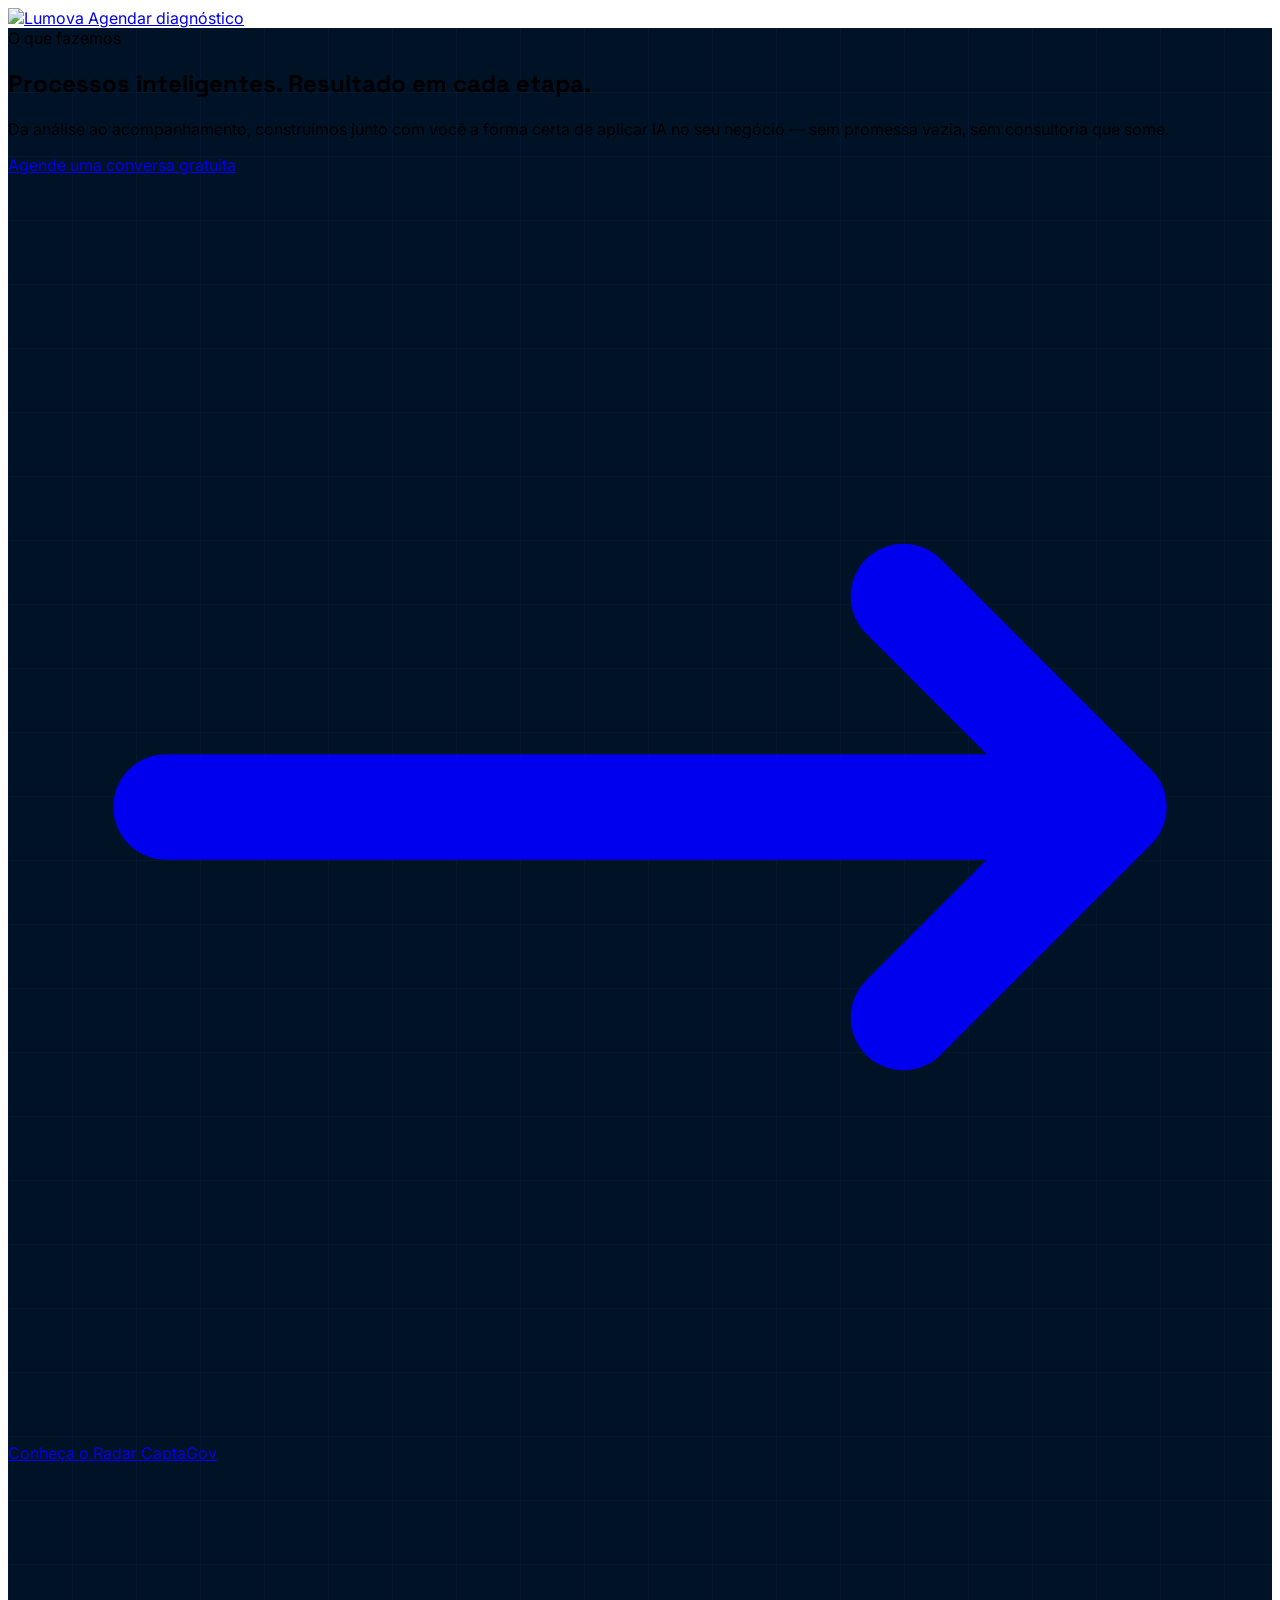
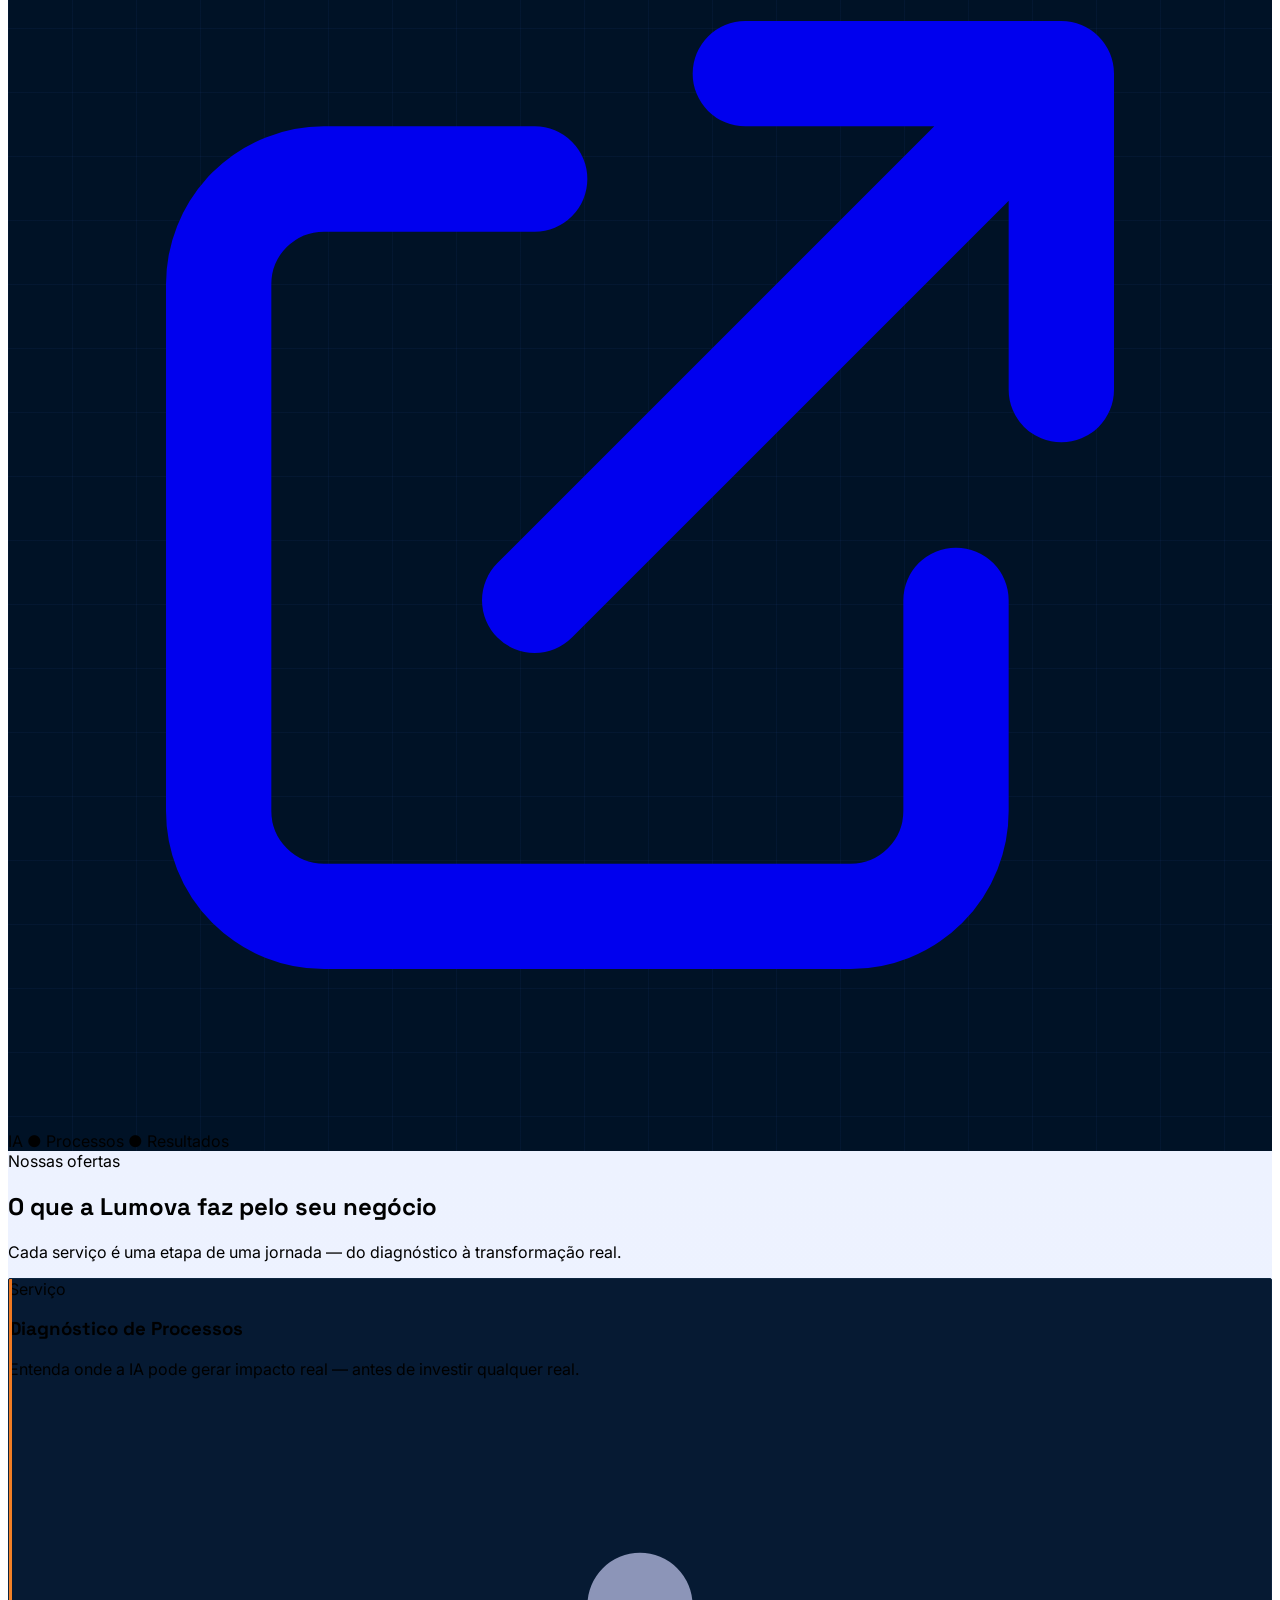
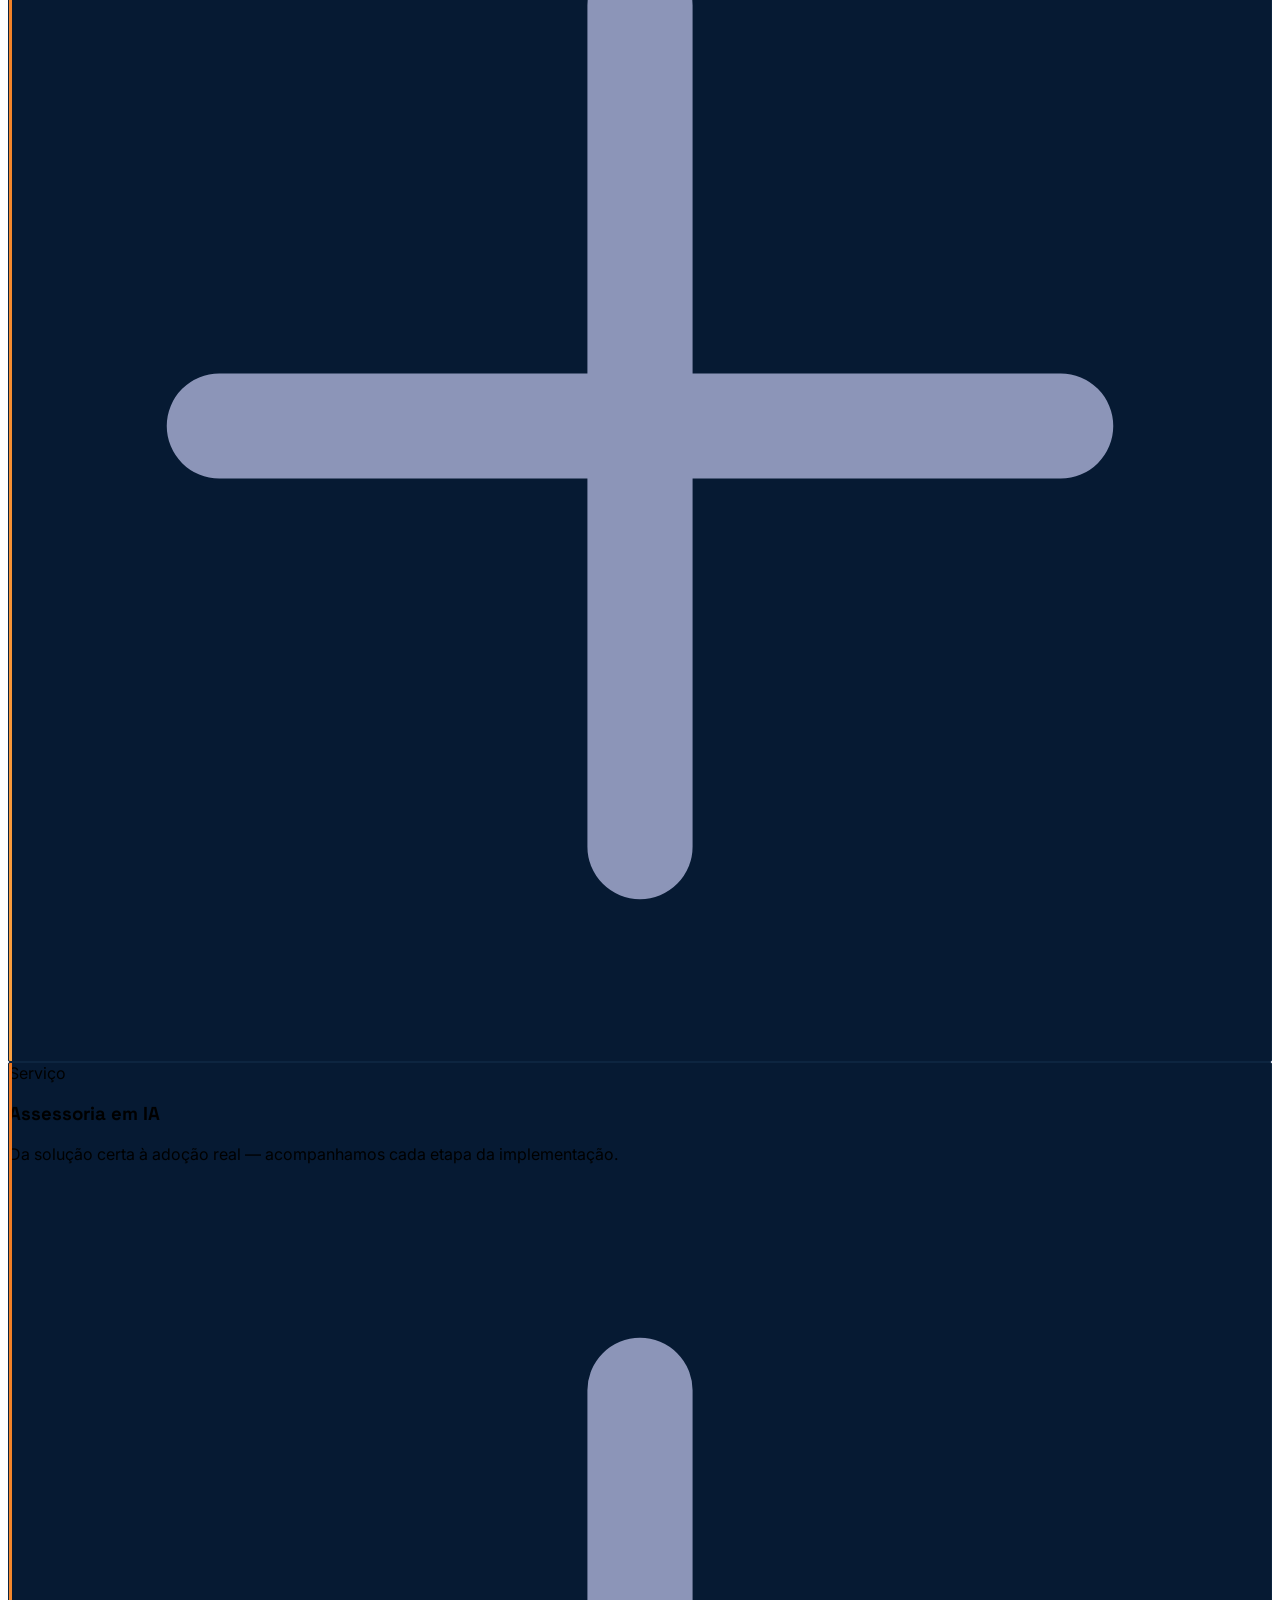
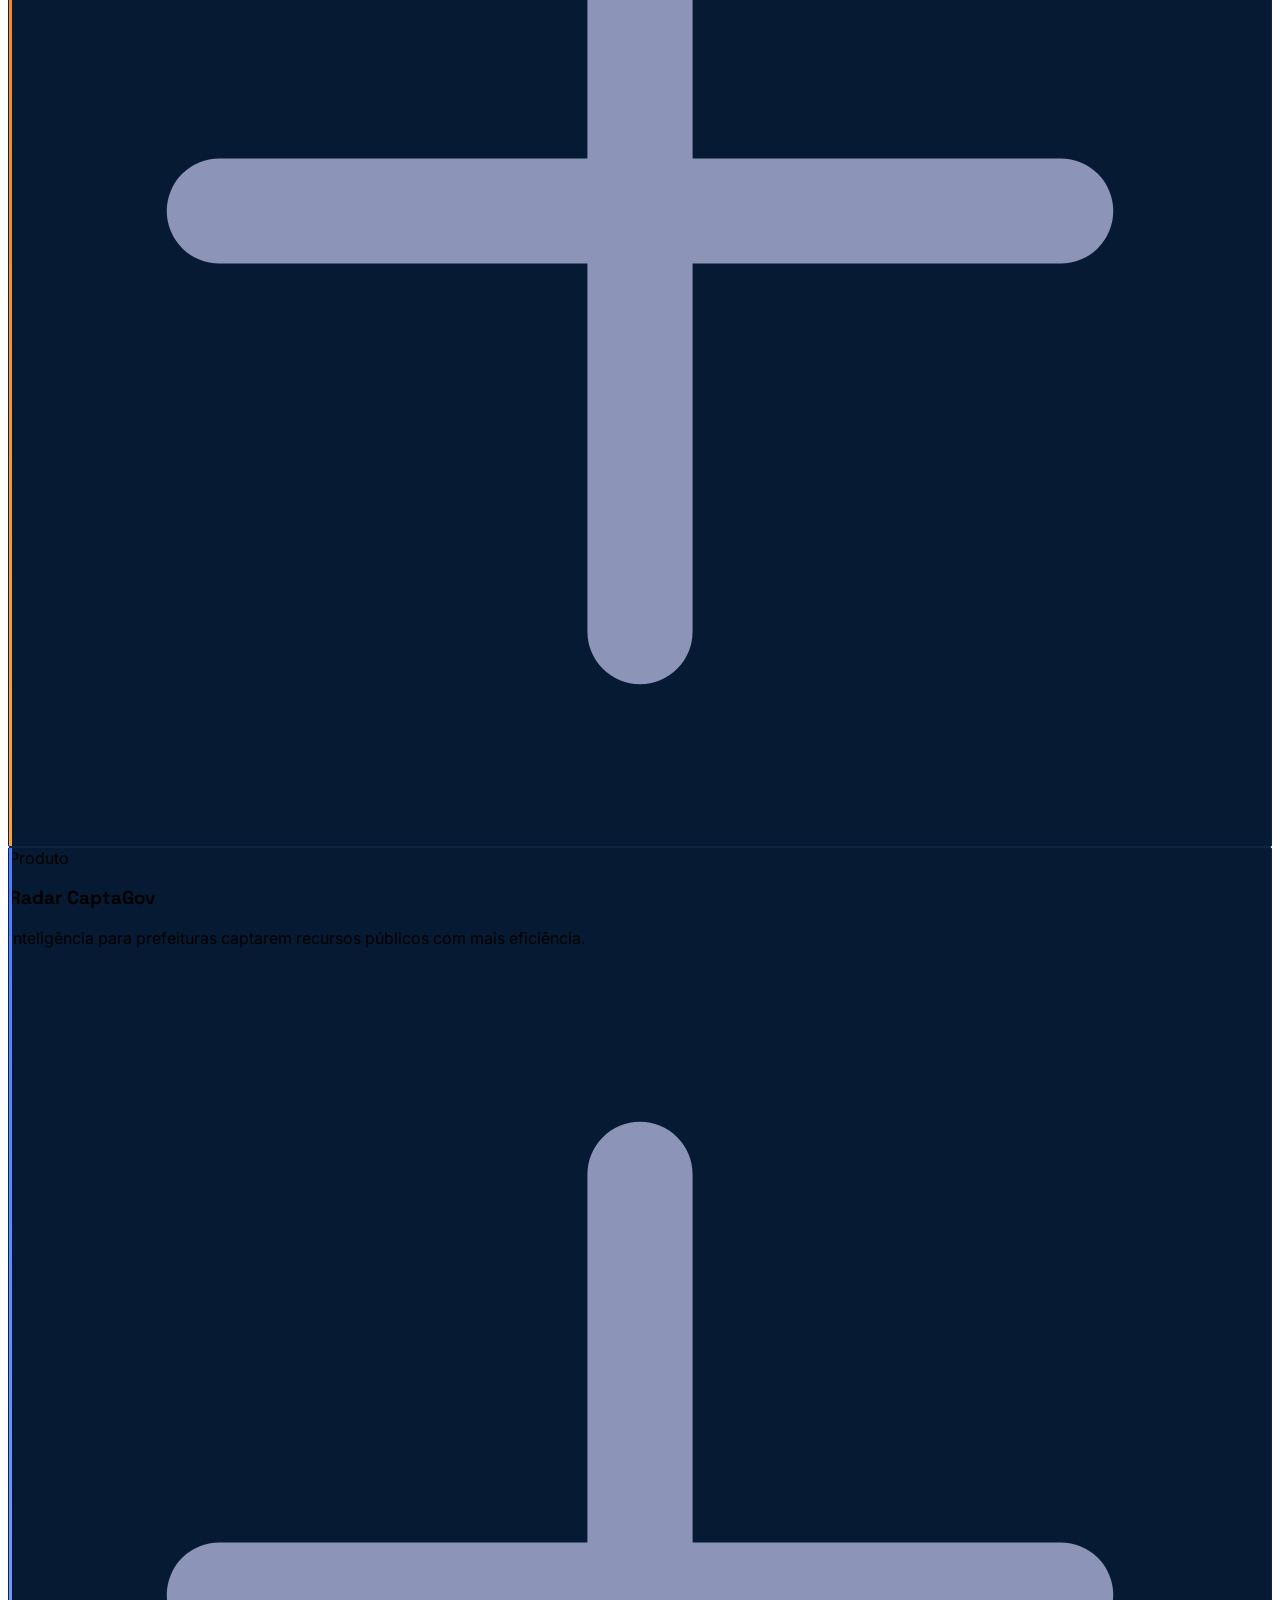
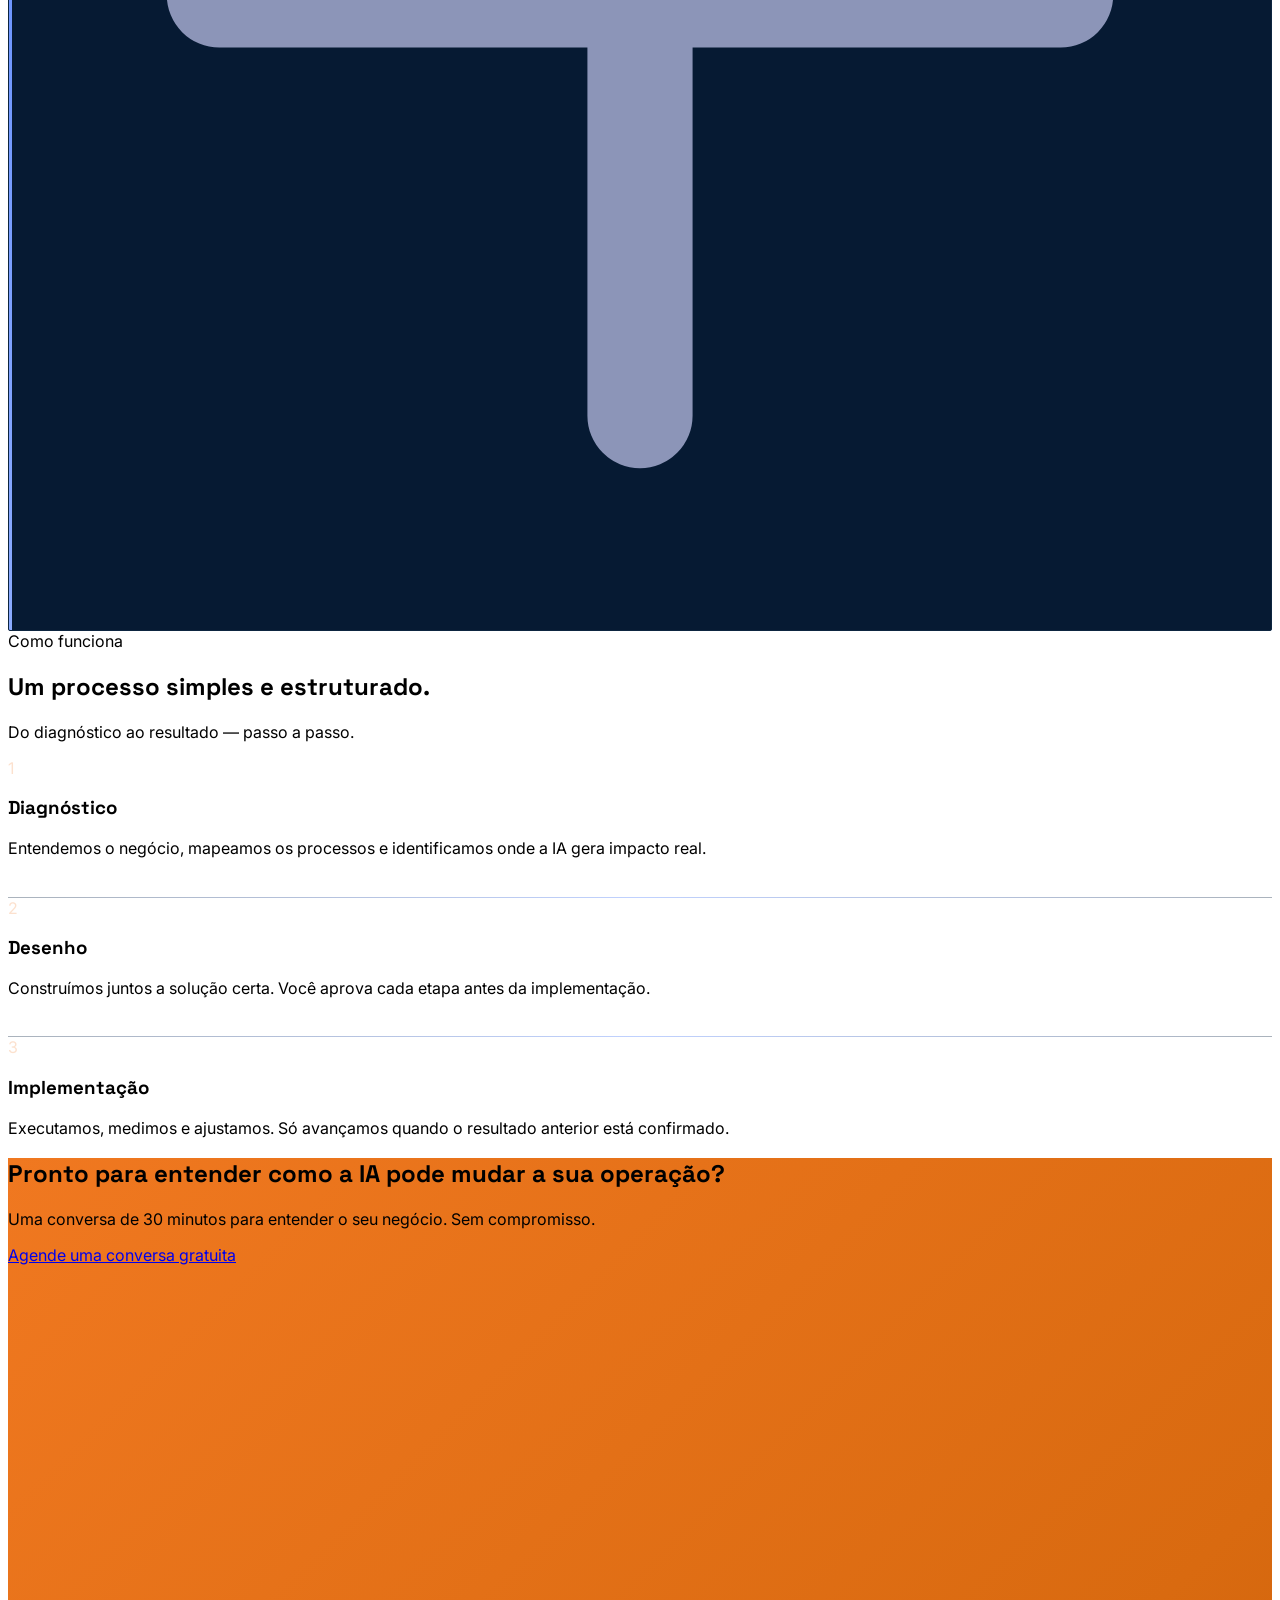
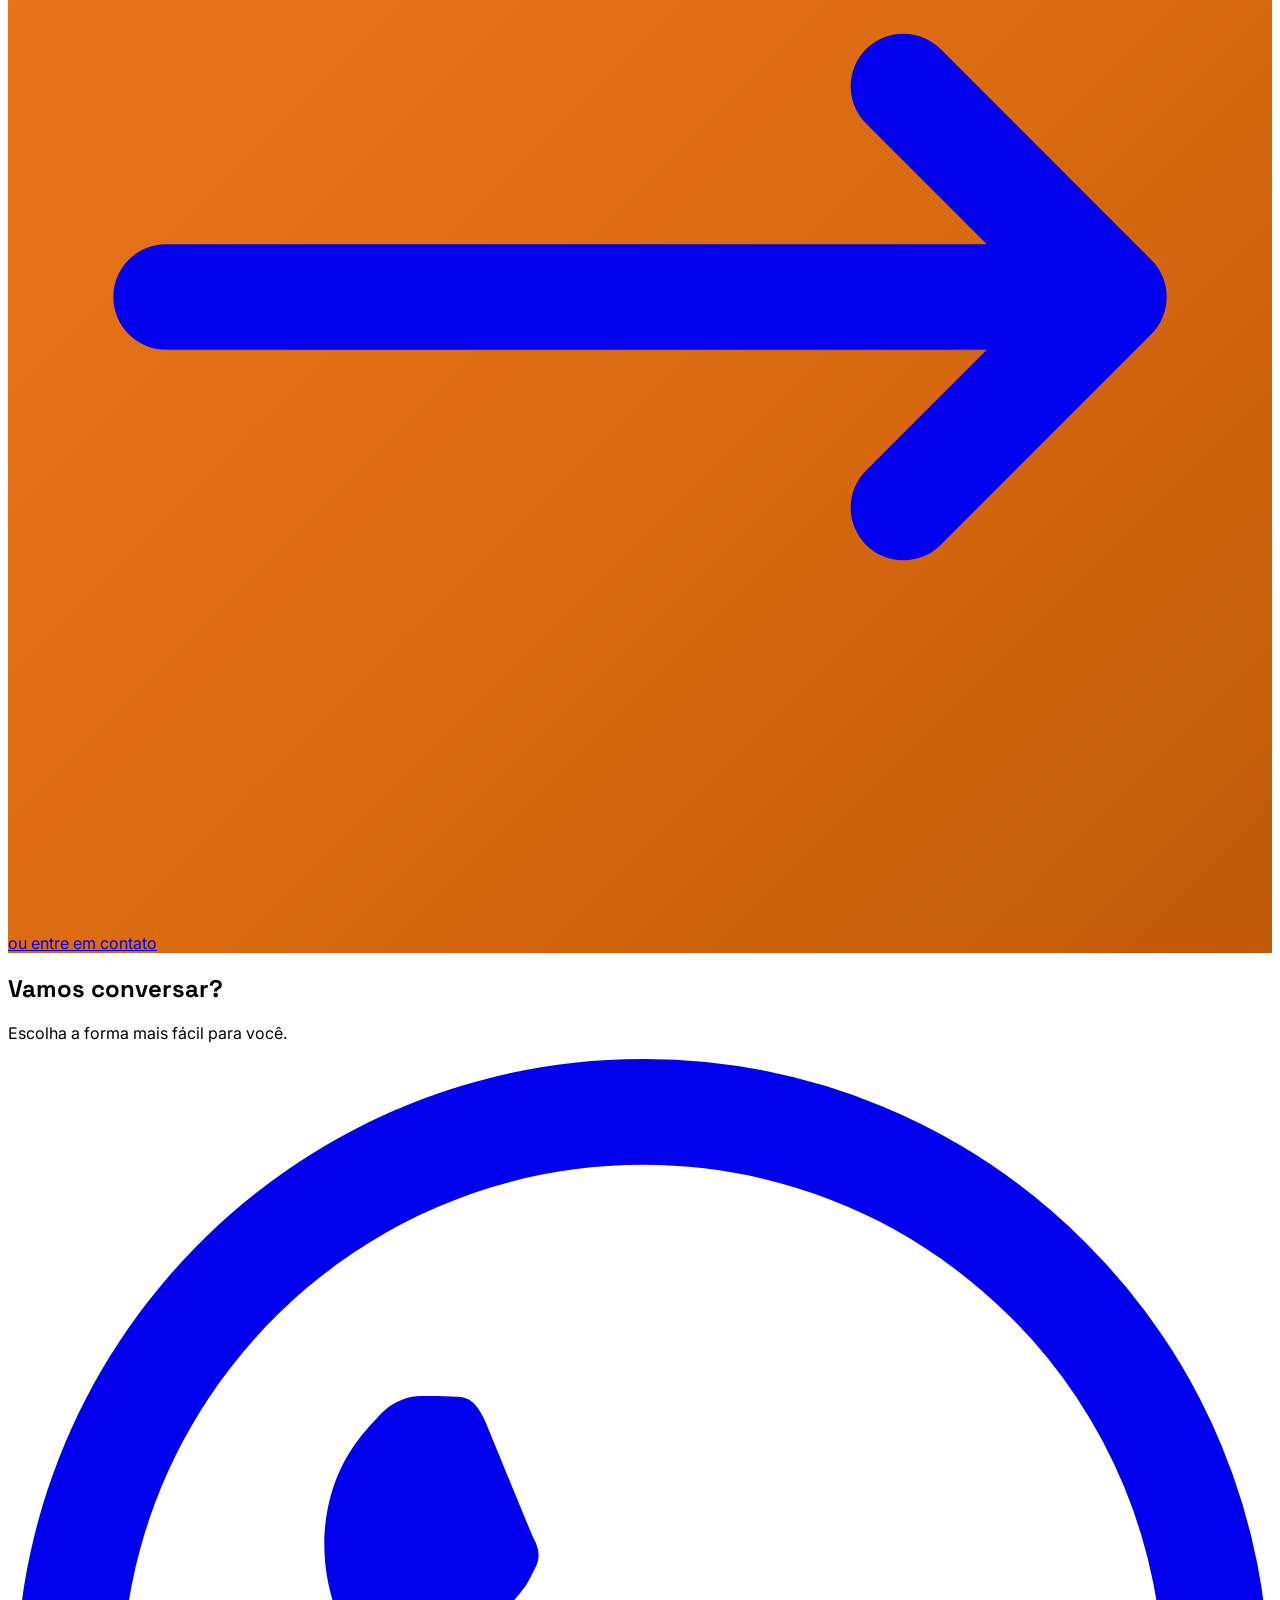
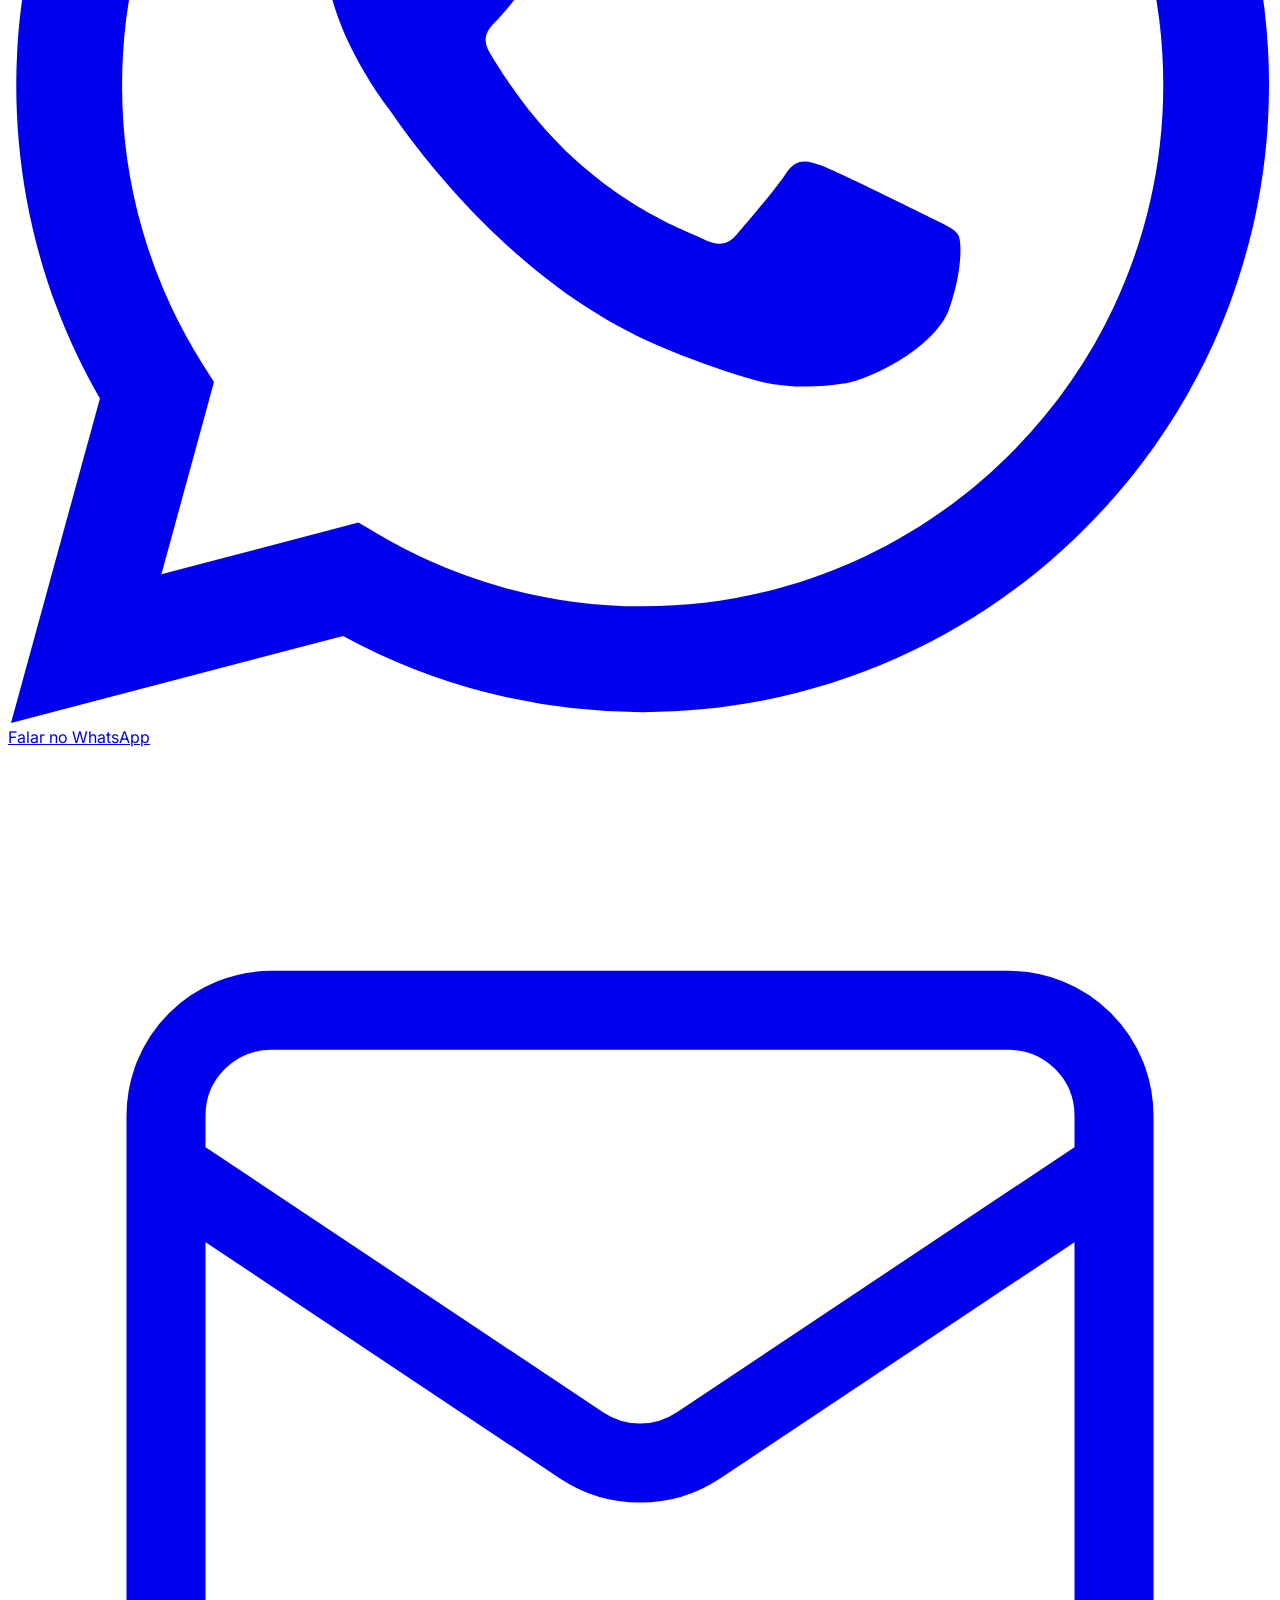
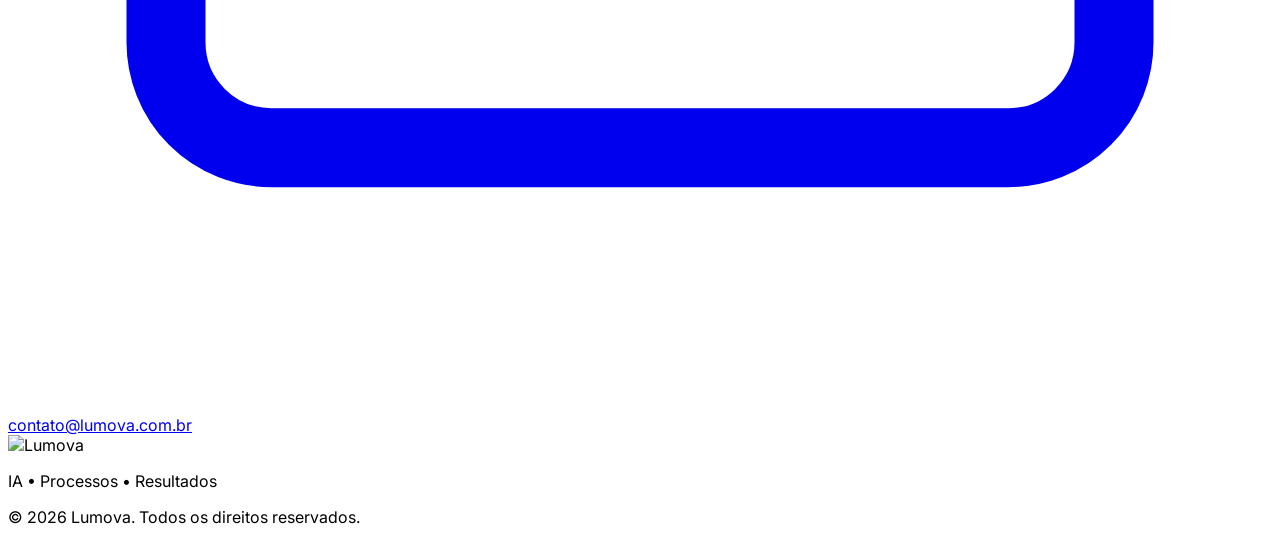
==== src/index.html @ 10ce168a "chore: setup docker + nginx + swarm stack + ci" ====
<!DOCTYPE html>
<html lang="pt-BR" class="scroll-smooth">

<head>
  <meta charset="UTF-8" />
  <meta name="viewport" content="width=device-width, initial-scale=1.0" />
  <title>Serviços — Lumova</title>
  <meta name="description" content="Diagnóstico, Assessoria e Radar CaptaGov. Processos inteligentes com IA responsável para empresas brasileiras." />

  <!-- Favicons -->
  <link rel="icon" href="/assets/favicon.ico" sizes="any" />
  <link rel="icon" type="image/png" sizes="32x32" href="/assets/lumova_favicon_32x32.png" />
  <link rel="apple-touch-icon" sizes="180x180" href="/assets/lumova_favicon_180x180.png" />

  <!-- Tailwind CSS -->
  <script src="https://cdn.tailwindcss.com"></script>
  <script>
    tailwind.config = {
      theme: {
        extend: {
          colors: {
            navy: {
              DEFAULT: '#001226',
              mid:     '#061A33',
              border:  '#0D2540',
              muted:   '#0A1C35',
            },
            orange: {
              DEFAULT: '#F07820',
              light:   '#F5921F',
              dark:    '#D96A10',
              glow:    '#FAA040',
            },
            blue: {
              DEFAULT: '#4B7DFF',
              light:   '#6B97FF',
              dark:    '#2D60E0',
              glow:    '#8BABFF',
            },
            snow:  '#F7FAFF',
            cream: '#EDF2FF',
            ink:   '#001226',
            muted: '#8C95B8',
          },
          fontFamily: {
            sans:    ['Inter', 'system-ui', 'sans-serif'],
            display: ['"Space Grotesk"', 'Inter', 'sans-serif'],
          },
        }
      }
    }
  </script>

  <!-- Google Fonts: Inter + Space Grotesk -->
  <link rel="preconnect" href="https://fonts.googleapis.com" />
  <link rel="preconnect" href="https://fonts.gstatic.com" crossorigin />
  <link href="https://fonts.googleapis.com/css2?family=Inter:wght@400;500;600&family=Space+Grotesk:wght@300;400;500;600&display=swap" rel="stylesheet" />

  <style>
    body { font-family: 'Inter', system-ui, sans-serif; }
    h1, h2, h3 { font-family: 'Space Grotesk', 'Inter', system-ui, sans-serif; }

    /* ── Fundo hero com gradiente de luz ── */
    .hero-bg {
      background:
        radial-gradient(ellipse 60% 50% at 80% 30%, rgba(75,125,255,0.14) 0%, transparent 60%),
        radial-gradient(ellipse 50% 40% at 20% 80%, rgba(240,120,32,0.10) 0%, transparent 60%),
        #001226;
    }

    /* ── Padrão de grade sutil ── */
    .grid-pattern {
      background-image:
        linear-gradient(rgba(75,125,255,0.05) 1px, transparent 1px),
        linear-gradient(90deg, rgba(75,125,255,0.05) 1px, transparent 1px);
      background-size: 64px 64px;
    }

    /* ── Cards de serviço – layout vertical interativo ── */
    .svc-card {
      position: relative;
      border: 1px solid #1E3252;
      background: #0F1E38;
      border-radius: 2px;
      overflow: hidden;
      transition: border-color 0.25s ease, box-shadow 0.25s ease;
    }
    /* Barra lateral colorida */
    .svc-card::after {
      content: '';
      position: absolute;
      left: 0; top: 0; bottom: 0;
      width: 3px;
      transition: opacity 0.25s ease;
    }
    .svc-orange::after { background: linear-gradient(180deg, #F07820, #FAA040); }
    .svc-blue::after   { background: linear-gradient(180deg, #4B7DFF, #8BABFF); }

    .svc-orange:hover { border-color: rgba(240,120,32,0.35); box-shadow: 0 8px 40px rgba(240,120,32,0.07); }
    .svc-blue:hover   { border-color: rgba(75,125,255,0.35);  box-shadow: 0 8px 40px rgba(75,125,255,0.07); }

    /* Ícone de toggle ("+") */
    .svc-toggle {
      color: #8C95B8;
      transition: transform 0.35s cubic-bezier(0.4,0,0.2,1), color 0.2s ease;
      flex-shrink: 0;
    }

    /* Painel de detalhe – grid trick p/ transição suave de altura */
    .svc-detail {
      display: grid;
      grid-template-rows: 0fr;
      transition: grid-template-rows 0.42s cubic-bezier(0.4,0,0.2,1);
    }
    .svc-detail-inner { overflow: hidden; }
    .svc-detail-body {
      opacity: 0;
      padding-top: 1.25rem;
      margin-top: 1.25rem;
      border-top: 1px solid #1E3252;
      transition: opacity 0.28s ease 0.08s;
    }

    /* Estado ativo: hover (desktop) */
    @media (hover: hover) {
      .svc-card:hover .svc-detail         { grid-template-rows: 1fr; }
      .svc-card:hover .svc-detail-body    { opacity: 1; }
      .svc-card:hover .svc-toggle         { transform: rotate(45deg); }
      .svc-orange:hover .svc-toggle       { color: #F07820; }
      .svc-blue:hover   .svc-toggle       { color: #4B7DFF; }
    }

    /* Estado ativo: click (mobile) */
    .svc-card.open .svc-detail      { grid-template-rows: 1fr; }
    .svc-card.open .svc-detail-body { opacity: 1; }
    .svc-card.open .svc-toggle      { transform: rotate(45deg); }
    .svc-orange.open .svc-toggle    { color: #F07820; }
    .svc-blue.open   .svc-toggle    { color: #4B7DFF; }

    /* ── Conector dos passos ── */
    .step-connector {
      flex: 1;
      height: 1px;
      background: linear-gradient(90deg, #0D2540, #4B7DFF 50%, #0D2540);
      opacity: 0.35;
      margin-top: 2.4rem;
      flex-shrink: 0;
      min-width: 24px;
    }

    /* ── Animações de entrada ── */
    .fade-up {
      opacity: 0;
      transform: translateY(28px);
      transition: opacity 0.65s ease, transform 0.65s ease;
    }
    .fade-up.visible {
      opacity: 1;
      transform: translateY(0);
    }

    /* ── Seção clara ── */
    .section-light {
      background: linear-gradient(180deg, #EDF2FF 0%, #F2F6FF 100%);
    }

    /* ── Cards da seção clara ── */
    .svc-card {
      background: #061A33;
      border-color: #0D2540;
    }
  </style>
</head>

<body class="bg-navy text-snow antialiased">

  <!-- ────────────────────────────────────────────────────
       NAVEGAÇÃO
  ─────────────────────────────────────────────────────── -->
  <nav id="nav" class="fixed top-0 left-0 right-0 z-50 transition-all duration-300">
    <div class="max-w-6xl mx-auto px-6 py-4 flex items-center justify-between">

      <a href="#" class="flex items-center gap-2 group">
        <img src="/assets/lumova_horizontal_384x128.png"
             alt="Lumova" class="h-14 w-auto" />
      </a>

      <a id="nav-cta" href="#contato"
         class="text-sm font-medium text-orange hover:text-orange-glow border border-orange/30 hover:border-orange px-4 py-2 rounded-sm transition-all">
        Agendar diagnóstico
      </a>
    </div>
  </nav>

  <!-- ────────────────────────────────────────────────────
       HERO
  ─────────────────────────────────────────────────────── -->
  <section class="hero-bg grid-pattern relative min-h-screen flex items-center pt-24 pb-20 px-6 overflow-hidden">

    <!-- Glow laranja inferior esq. -->
    <div class="absolute bottom-0 left-0 w-[500px] h-[300px] pointer-events-none"
         style="background: radial-gradient(ellipse at bottom left, rgba(240,120,32,0.12), transparent 70%);">
    </div>
    <!-- Glow azul superior dir. -->
    <div class="absolute top-0 right-0 w-[600px] h-[400px] pointer-events-none"
         style="background: radial-gradient(ellipse at top right, rgba(75,138,244,0.14), transparent 65%);">
    </div>

    <div class="max-w-6xl mx-auto w-full relative z-10">

      <!-- Badge -->
      <div class="inline-flex items-center gap-3 mb-10">
        <span class="w-8 h-px bg-orange"></span>
        <span id="hero-badge" class="text-orange text-xs font-medium tracking-[0.3em] uppercase"></span>
      </div>

      <!-- Headline -->
      <h1 class="mb-8 max-w-4xl">
        <span id="hero-h1" class="block text-5xl sm:text-6xl lg:text-7xl font-light leading-[1.05] text-snow"></span>
        <span id="hero-h2" class="block text-5xl sm:text-6xl lg:text-7xl font-light leading-[1.05] text-orange"></span>
      </h1>

      <!-- Subtítulo -->
      <p id="hero-sub" class="text-muted text-xl sm:text-2xl font-light leading-relaxed max-w-2xl mb-14"></p>

      <!-- CTAs -->
      <div class="flex flex-col sm:flex-row gap-4">
        <a id="hero-cta1" href="#contato"
           class="inline-flex items-center justify-center gap-3 bg-orange hover:bg-orange-light text-ink font-medium px-8 py-4 rounded-sm transition-colors">
          <span id="hero-cta1-text"></span>
          <svg class="w-4 h-4" fill="none" stroke="currentColor" viewBox="0 0 24 24">
            <path stroke-linecap="round" stroke-linejoin="round" stroke-width="2" d="M17 8l4 4m0 0l-4 4m4-4H3"/>
          </svg>
        </a>
        <a id="hero-cta2" href="https://radarcaptagov.com.br" target="_blank" rel="noopener"
           class="inline-flex items-center justify-center gap-3 border border-navy-border text-snow hover:border-blue hover:text-blue px-8 py-4 rounded-sm transition-all">
          <span id="hero-cta2-text"></span>
          <svg class="w-3.5 h-3.5 opacity-60" fill="none" stroke="currentColor" viewBox="0 0 24 24">
            <path stroke-linecap="round" stroke-linejoin="round" stroke-width="2" d="M10 6H6a2 2 0 00-2 2v10a2 2 0 002 2h10a2 2 0 002-2v-4M14 4h6m0 0v6m0-6L10 14"/>
          </svg>
        </a>
      </div>

      <!-- Tagline da marca -->
      <div class="mt-20 flex items-center gap-3 opacity-30">
        <span class="text-xs tracking-[0.35em] uppercase text-snow">IA</span>
        <span class="text-orange text-xs">●</span>
        <span class="text-xs tracking-[0.35em] uppercase text-snow">Processos</span>
        <span class="text-blue text-xs">●</span>
        <span class="text-xs tracking-[0.35em] uppercase text-snow">Resultados</span>
      </div>

    </div>
  </section>

  <!-- ────────────────────────────────────────────────────
       SERVIÇOS — 3 CARDS
  ─────────────────────────────────────────────────────── -->
  <section class="section-light py-24 px-6">
    <div class="max-w-6xl mx-auto">

      <!-- Cabeçalho -->
      <div class="mb-16 fade-up">
        <div class="inline-flex items-center gap-3 mb-4">
          <span class="w-6 h-px bg-orange"></span>
          <span id="sec-badge" class="text-orange text-xs font-medium tracking-[0.3em] uppercase"></span>
        </div>
        <h2 id="sec-titulo" class="text-4xl sm:text-5xl font-light text-ink leading-tight mb-4"></h2>
        <p id="sec-sub" class="text-ink/50 text-lg font-light max-w-xl"></p>
      </div>

      <!-- Cards verticais — cada serviço independente -->
      <div class="space-y-4">

        <!-- Diagnóstico -->
        <div class="svc-card svc-orange fade-up" style="transition-delay:0.1s">
          <div class="pl-7 pr-6 pt-6 pb-6">
            <div class="flex items-start justify-between gap-6">
              <div class="flex-1 min-w-0">
                <span class="inline-block text-xs text-orange border border-orange/30 px-2.5 py-1 rounded-full mb-4 font-medium tracking-wide">Serviço</span>
                <h3 id="d-nome" class="text-2xl sm:text-3xl font-medium text-snow mb-2 leading-snug"></h3>
                <p id="d-tagline" class="text-orange/80 text-sm font-light leading-relaxed"></p>
              </div>
              <div class="svc-toggle mt-1 cursor-pointer" aria-label="Ver detalhes">
                <svg class="w-5 h-5" fill="none" stroke="currentColor" viewBox="0 0 24 24">
                  <path stroke-linecap="round" stroke-linejoin="round" stroke-width="2" d="M12 4v16m-8-8h16"/>
                </svg>
              </div>
            </div>
            <div class="svc-detail">
              <div class="svc-detail-inner">
                <div class="svc-detail-body">
                  <p id="d-desc" class="text-muted text-sm leading-relaxed mb-5"></p>
                  <ul id="d-lista" class="space-y-2.5 mb-6"></ul>
                  <a id="d-cta" href="#contato"
                     class="inline-flex items-center gap-2 text-sm font-medium bg-orange hover:bg-orange-light text-ink px-6 py-3 rounded-sm transition-colors">
                    <span id="d-cta-text"></span>
                    <svg class="w-3.5 h-3.5" fill="none" stroke="currentColor" viewBox="0 0 24 24">
                      <path stroke-linecap="round" stroke-linejoin="round" stroke-width="2" d="M17 8l4 4m0 0l-4 4m4-4H3"/>
                    </svg>
                  </a>
                </div>
              </div>
            </div>
          </div>
        </div>

        <!-- Assessoria -->
        <div class="svc-card svc-orange fade-up" style="transition-delay:0.2s">
          <div class="pl-7 pr-6 pt-6 pb-6">
            <div class="flex items-start justify-between gap-6">
              <div class="flex-1 min-w-0">
                <span class="inline-block text-xs text-orange border border-orange/30 px-2.5 py-1 rounded-full mb-4 font-medium tracking-wide">Serviço</span>
                <h3 id="a-nome" class="text-2xl sm:text-3xl font-medium text-snow mb-2 leading-snug"></h3>
                <p id="a-tagline" class="text-orange/80 text-sm font-light leading-relaxed"></p>
              </div>
              <div class="svc-toggle mt-1 cursor-pointer" aria-label="Ver detalhes">
                <svg class="w-5 h-5" fill="none" stroke="currentColor" viewBox="0 0 24 24">
                  <path stroke-linecap="round" stroke-linejoin="round" stroke-width="2" d="M12 4v16m-8-8h16"/>
                </svg>
              </div>
            </div>
            <div class="svc-detail">
              <div class="svc-detail-inner">
                <div class="svc-detail-body">
                  <p id="a-desc" class="text-muted text-sm leading-relaxed mb-5"></p>
                  <ul id="a-lista" class="space-y-2.5 mb-6"></ul>
                  <a id="a-cta" href="#contato"
                     class="inline-flex items-center gap-2 text-sm font-medium bg-orange hover:bg-orange-light text-ink px-6 py-3 rounded-sm transition-colors">
                    <span id="a-cta-text"></span>
                    <svg class="w-3.5 h-3.5" fill="none" stroke="currentColor" viewBox="0 0 24 24">
                      <path stroke-linecap="round" stroke-linejoin="round" stroke-width="2" d="M17 8l4 4m0 0l-4 4m4-4H3"/>
                    </svg>
                  </a>
                </div>
              </div>
            </div>
          </div>
        </div>

        <!-- Radar CaptaGov -->
        <div class="svc-card svc-blue fade-up" style="transition-delay:0.3s">
          <div class="pl-7 pr-6 pt-6 pb-6">
            <div class="flex items-start justify-between gap-6">
              <div class="flex-1 min-w-0">
                <span id="r-badge-el" class="inline-block text-xs text-blue border border-blue/30 px-2.5 py-1 rounded-full mb-4 font-medium tracking-wide"></span>
                <h3 id="r-nome" class="text-2xl sm:text-3xl font-medium text-snow mb-2 leading-snug"></h3>
                <p id="r-tagline" class="text-blue/80 text-sm font-light leading-relaxed"></p>
              </div>
              <div class="svc-toggle mt-1 cursor-pointer" aria-label="Ver detalhes">
                <svg class="w-5 h-5" fill="none" stroke="currentColor" viewBox="0 0 24 24">
                  <path stroke-linecap="round" stroke-linejoin="round" stroke-width="2" d="M12 4v16m-8-8h16"/>
                </svg>
              </div>
            </div>
            <div class="svc-detail">
              <div class="svc-detail-inner">
                <div class="svc-detail-body">
                  <p id="r-desc" class="text-muted text-sm leading-relaxed mb-5"></p>
                  <ul id="r-lista" class="space-y-2.5 mb-6"></ul>
                  <a id="r-cta" href="https://radarcaptagov.com.br" target="_blank" rel="noopener"
                     class="inline-flex items-center gap-2 text-sm font-medium bg-blue hover:bg-blue-light text-ink px-6 py-3 rounded-sm transition-colors">
                    <span id="r-cta-text"></span>
                    <svg class="w-3.5 h-3.5" fill="none" stroke="currentColor" viewBox="0 0 24 24">
                      <path stroke-linecap="round" stroke-linejoin="round" stroke-width="2" d="M10 6H6a2 2 0 00-2 2v10a2 2 0 002 2h10a2 2 0 002-2v-4M14 4h6m0 0v6m0-6L10 14"/>
                    </svg>
                  </a>
                </div>
              </div>
            </div>
          </div>
        </div>

      </div>
    </div>
  </section>

  <!-- ────────────────────────────────────────────────────
       COMO FUNCIONA — 3 PASSOS
  ─────────────────────────────────────────────────────── -->
  <section class="bg-navy py-24 px-6 border-t border-navy-border">
    <div class="max-w-6xl mx-auto">

      <div class="text-center mb-16 fade-up">
        <div class="inline-flex items-center gap-3 mb-4">
          <span class="w-6 h-px bg-orange"></span>
          <span id="cf-badge" class="text-orange text-xs font-medium tracking-[0.3em] uppercase"></span>
          <span class="w-6 h-px bg-orange"></span>
        </div>
        <h2 id="cf-titulo" class="text-4xl sm:text-5xl font-light text-snow mb-4"></h2>
        <p id="cf-sub" class="text-muted text-lg font-light max-w-md mx-auto"></p>
      </div>

      <div class="flex flex-col md:flex-row items-start gap-0" id="passos-container"></div>

    </div>
  </section>

  <!-- ────────────────────────────────────────────────────
       CTA FINAL
  ─────────────────────────────────────────────────────── -->
  <section class="relative overflow-hidden py-24 px-6"
           style="background: linear-gradient(135deg, #F07820 0%, #D96A10 60%, #C05A08 100%);">
    <div class="absolute inset-0 grid-pattern opacity-10 pointer-events-none"></div>
    <div class="max-w-3xl mx-auto text-center relative z-10 fade-up">
      <h2 id="ctaf-titulo" class="text-4xl sm:text-5xl font-light text-ink leading-tight mb-6"></h2>
      <p id="ctaf-sub" class="text-ink/70 text-xl font-light mb-12"></p>
      <div class="flex flex-col sm:flex-row items-center justify-center gap-5">
        <a id="ctaf-btn" href="#contato"
           class="inline-flex items-center gap-3 bg-navy hover:bg-navy-mid text-snow font-medium px-10 py-4 rounded-sm transition-colors">
          <span id="ctaf-btn-text"></span>
          <svg class="w-4 h-4" fill="none" stroke="currentColor" viewBox="0 0 24 24">
            <path stroke-linecap="round" stroke-linejoin="round" stroke-width="2" d="M17 8l4 4m0 0l-4 4m4-4H3"/>
          </svg>
        </a>
        <a id="ctaf-sec" href="#contato"
           class="text-ink/70 hover:text-ink text-sm transition-colors">
          <span id="ctaf-sec-text"></span>
        </a>
      </div>
    </div>
  </section>

  <!-- ────────────────────────────────────────────────────
       CONTATO  (âncora #contato)
  ─────────────────────────────────────────────────────── -->
  <section id="contato" class="bg-navy-muted py-24 px-6 border-t border-navy-border">
    <div class="max-w-2xl mx-auto text-center fade-up">
      <h2 id="cont-titulo" class="text-4xl font-light text-snow mb-4"></h2>
      <p id="cont-sub" class="text-muted text-lg font-light mb-12"></p>
      <div class="flex flex-col sm:flex-row items-center justify-center gap-4">
        <a id="cont-wa" href="#"
           class="inline-flex items-center gap-3 bg-[#25D366] hover:bg-[#1db954] text-white font-medium px-8 py-4 rounded-sm transition-colors">
          <svg class="w-5 h-5" fill="currentColor" viewBox="0 0 24 24">
            <path d="M17.472 14.382c-.297-.149-1.758-.867-2.03-.967-.273-.099-.471-.148-.67.15-.197.297-.767.966-.94 1.164-.173.199-.347.223-.644.075-.297-.15-1.255-.463-2.39-1.475-.883-.788-1.48-1.761-1.653-2.059-.173-.297-.018-.458.13-.606.134-.133.298-.347.446-.52.149-.174.198-.298.298-.497.099-.198.05-.371-.025-.52-.075-.149-.669-1.612-.916-2.207-.242-.579-.487-.5-.669-.51-.173-.008-.371-.01-.57-.01-.198 0-.52.074-.792.372-.272.297-1.04 1.016-1.04 2.479 0 1.462 1.065 2.875 1.213 3.074.149.198 2.096 3.2 5.077 4.487.709.306 1.262.489 1.694.625.712.227 1.36.195 1.871.118.571-.085 1.758-.719 2.006-1.413.248-.694.248-1.289.173-1.413-.074-.124-.272-.198-.57-.347m-5.421 7.403h-.004a9.87 9.87 0 01-5.031-1.378l-.361-.214-3.741.982.998-3.648-.235-.374a9.86 9.86 0 01-1.51-5.26c.001-5.45 4.436-9.884 9.888-9.884 2.64 0 5.122 1.03 6.988 2.898a9.825 9.825 0 012.893 6.994c-.003 5.45-4.437 9.884-9.885 9.884m8.413-18.297A11.815 11.815 0 0012.05 0C5.495 0 .16 5.335.157 11.892c0 2.096.547 4.142 1.588 5.945L.057 24l6.305-1.654a11.882 11.882 0 005.683 1.448h.005c6.554 0 11.89-5.335 11.893-11.893a11.821 11.821 0 00-3.48-8.413z"/>
          </svg>
          <span id="cont-wa-text"></span>
        </a>
        <a id="cont-email" href="#"
           class="inline-flex items-center gap-3 border border-navy-border hover:border-blue text-muted hover:text-blue px-8 py-4 rounded-sm transition-all">
          <svg class="w-5 h-5" fill="none" stroke="currentColor" viewBox="0 0 24 24">
            <path stroke-linecap="round" stroke-linejoin="round" stroke-width="1.5" d="M3 8l7.89 5.26a2 2 0 002.22 0L21 8M5 19h14a2 2 0 002-2V7a2 2 0 00-2-2H5a2 2 0 00-2 2v10a2 2 0 002 2z"/>
          </svg>
          <span id="cont-email-text"></span>
        </a>
      </div>
    </div>
  </section>

  <!-- ────────────────────────────────────────────────────
       FOOTER
  ─────────────────────────────────────────────────────── -->
  <footer class="bg-navy border-t border-navy-border py-10 px-6">
    <div class="max-w-6xl mx-auto flex flex-col sm:flex-row items-center justify-between gap-4">
      <img src="/assets/lumova_horizontal_384x128.png"
           alt="Lumova" class="h-6 w-auto opacity-70" />
      <p id="footer-tagline" class="text-muted text-sm italic"></p>
      <p id="footer-copy" class="text-muted/40 text-xs"></p>
    </div>
  </footer>


  <!-- ================================================================
       CONTEÚDO — EDITE AQUI
       Altere os textos abaixo. Salve e recarregue o navegador.
       Não altere os nomes das chaves (ex: badge:, tagline:, etc.)
  ================================================================= -->
  <script>
  const C = {

    nav: {
      cta:      "Agendar diagnóstico",
      cta_href: "#contato",
    },

    hero: {
      badge: "O que fazemos",
      h1:    "Processos inteligentes.",
      h2:    "Resultado em cada etapa.",
      sub:   "Da análise ao acompanhamento, construímos junto com você a forma certa de aplicar IA no seu negócio — sem promessa vazia, sem consultoria que some.",
      cta1:     "Agende uma conversa gratuita",
      cta1_url: "#contato",
      cta2:     "Conheça o Radar CaptaGov",
      cta2_url: "https://radarcaptagov.com.br",
    },

    secao_servicos: {
      badge:  "Nossas ofertas",
      titulo: "O que a Lumova faz pelo seu negócio",
      sub:    "Cada serviço é uma etapa de uma jornada — do diagnóstico à transformação real.",
    },

    diagnostico: {
      nome:    "Diagnóstico de Processos",
      tagline: "Entenda onde a IA pode gerar impacto real — antes de investir qualquer real.",
      desc:    "Mapeamos seus processos, identificamos gargalos e sinalizamos onde a inteligência artificial e a automação geram eficiência mensurável. Conduzido com olhar de negócio, não de tecnologia.",
      lista: [
        "Mapeamento dos processos operacionais críticos",
        "Identificação de gargalos e pontos de desperdício",
        "Diagnóstico de maturidade digital",
        "Mapa de oportunidades de IA com priorização",
        "Relatório com próximos passos recomendados",
      ],
      cta:     "Agende uma conversa gratuita",
      cta_url: "#contato",
    },

    assessoria: {
      nome:    "Assessoria em IA",
      tagline: "Da solução certa à adoção real — acompanhamos cada etapa da implementação.",
      desc:    "Construímos e implementamos as soluções identificadas. Cada etapa tem métrica de sucesso. Só avançamos quando o passo anterior está funcionando.",
      lista: [
        "Desenho da solução aprovado por você em cada etapa",
        "Implementação com acompanhamento contínuo",
        "Treinamento da equipe incluso no processo",
        "Documentação de todos os fluxos criados",
        "Métricas definidas no kickoff e monitoradas",
      ],
      cta:     "Fale com a gente",
      cta_url: "#contato",
    },

    radar: {
      badge:   "Produto",
      nome:    "Radar CaptaGov",
      tagline: "Inteligência para prefeituras captarem recursos públicos com mais eficiência.",
      desc:    "Plataforma que monitora editais, avalia aderência automaticamente e apoia a elaboração de projetos com IA — tudo em um único ambiente.",
      lista: [
        "Monitoramento automatizado de editais e programas federais",
        "Avaliação de aderência por perfil do município",
        "Elaboração de projetos assistida por IA",
        "Dashboard centralizado com alertas e histórico",
      ],
      cta:     "Conhecer o Radar CaptaGov",
      cta_url: "https://radarcaptagov.com.br",
    },

    como_funciona: {
      badge:  "Como funciona",
      titulo: "Um processo simples e estruturado.",
      sub:    "Do diagnóstico ao resultado — passo a passo.",
      passos: [
        {
          num:  "1",
          nome: "Diagnóstico",
          desc: "Entendemos o negócio, mapeamos os processos e identificamos onde a IA gera impacto real.",
        },
        {
          num:  "2",
          nome: "Desenho",
          desc: "Construímos juntos a solução certa. Você aprova cada etapa antes da implementação.",
        },
        {
          num:  "3",
          nome: "Implementação",
          desc: "Executamos, medimos e ajustamos. Só avançamos quando o resultado anterior está confirmado.",
        },
      ],
    },

    cta_final: {
      titulo:  "Pronto para entender como a IA pode mudar a sua operação?",
      sub:     "Uma conversa de 30 minutos para entender o seu negócio. Sem compromisso.",
      btn:     "Agende uma conversa gratuita",
      btn_url: "#contato",
      sec:     "ou entre em contato",
      sec_url: "#contato",
    },

    contato: {
      titulo:   "Vamos conversar?",
      sub:      "Escolha a forma mais fácil para você.",
      // ↓ Substitua pelo número real do WhatsApp
      wa_url:   "https://wa.me/5500000000000?text=Ol%C3%A1%2C%20gostaria%20de%20agendar%20um%20diagn%C3%B3stico%20com%20a%20Lumova.",
      wa_texto: "Falar no WhatsApp",
      // ↓ Substitua pelo e-mail correto
      email:    "contato@lumova.com.br",
    },

    footer: {
      tagline:   "IA • Processos • Resultados",
      copyright: "© 2026 Lumova. Todos os direitos reservados.",
    },

  };
  </script>

  <!-- ================================================================
       ENGINE — não edite abaixo desta linha
  ================================================================= -->
  <script>
  (function () {

    function set(id, text) {
      const el = document.getElementById(id);
      if (el && text !== undefined) el.textContent = text;
    }
    function href(id, url) {
      const el = document.getElementById(id);
      if (el && url) el.setAttribute('href', url);
    }
    function buildList(id, items, accent) {
      const ul = document.getElementById(id);
      if (!ul || !items) return;
      const color = accent === 'blue' ? 'text-blue' : 'text-orange';
      ul.innerHTML = items.map(item => `
        <li class="flex items-start gap-2.5 text-sm text-muted">
          <span class="${color} mt-0.5 flex-shrink-0 font-bold">→</span>
          <span>${item}</span>
        </li>
      `).join('');
    }

    document.addEventListener('DOMContentLoaded', function () {

      // Nav
      set('nav-cta', C.nav.cta);
      href('nav-cta', C.nav.cta_href);

      // Hero
      set('hero-badge',     C.hero.badge);
      set('hero-h1',        C.hero.h1);
      set('hero-h2',        C.hero.h2);
      set('hero-sub',       C.hero.sub);
      set('hero-cta1-text', C.hero.cta1);
      set('hero-cta2-text', C.hero.cta2);
      href('hero-cta1',     C.hero.cta1_url);
      href('hero-cta2',     C.hero.cta2_url);

      // Seção serviços
      set('sec-badge',  C.secao_servicos.badge);
      set('sec-titulo', C.secao_servicos.titulo);
      set('sec-sub',    C.secao_servicos.sub);

      // Diagnóstico
      set('d-nome',     C.diagnostico.nome);
      set('d-tagline',  C.diagnostico.tagline);
      set('d-desc',     C.diagnostico.desc);
      set('d-cta-text', C.diagnostico.cta);
      buildList('d-lista', C.diagnostico.lista, 'orange');
      href('d-cta', C.diagnostico.cta_url);

      // Assessoria
      set('a-nome',     C.assessoria.nome);
      set('a-tagline',  C.assessoria.tagline);
      set('a-desc',     C.assessoria.desc);
      set('a-cta-text', C.assessoria.cta);
      buildList('a-lista', C.assessoria.lista, 'orange');
      href('a-cta', C.assessoria.cta_url);

      // Radar
      set('r-badge-el', C.radar.badge);
      set('r-nome',     C.radar.nome);
      set('r-tagline',  C.radar.tagline);
      set('r-desc',     C.radar.desc);
      set('r-cta-text', C.radar.cta);
      buildList('r-lista', C.radar.lista, 'blue');
      href('r-cta', C.radar.cta_url);

      // Como funciona
      set('cf-badge',  C.como_funciona.badge);
      set('cf-titulo', C.como_funciona.titulo);
      set('cf-sub',    C.como_funciona.sub);

      const passosEl = document.getElementById('passos-container');
      if (passosEl) {
        const passos = C.como_funciona.passos;
        passosEl.innerHTML = passos.map((p, i) => `
          <div class="flex-1 fade-up px-2 md:px-6 py-4" style="transition-delay:${0.1 + i * 0.15}s">
            <div class="text-6xl font-light mb-4 font-display" style="color:rgba(240,120,32,0.22)">${p.num}</div>
            <div class="w-8 h-px bg-orange mb-4"></div>
            <h3 class="text-xl font-medium text-snow mb-3">${p.nome}</h3>
            <p class="text-muted text-sm font-light leading-relaxed">${p.desc}</p>
          </div>
          ${i < passos.length - 1 ? '<div class="step-connector hidden md:block"></div>' : ''}
        `).join('');
        passosEl.querySelectorAll('.fade-up').forEach(el => observer.observe(el));
      }

      // CTA Final
      set('ctaf-titulo',   C.cta_final.titulo);
      set('ctaf-sub',      C.cta_final.sub);
      set('ctaf-btn-text', C.cta_final.btn);
      set('ctaf-sec-text', C.cta_final.sec);
      href('ctaf-btn', C.cta_final.btn_url);
      href('ctaf-sec', C.cta_final.sec_url);

      // Contato
      set('cont-titulo',     C.contato.titulo);
      set('cont-sub',        C.contato.sub);
      set('cont-wa-text',    C.contato.wa_texto);
      set('cont-email-text', C.contato.email);
      href('cont-wa',    C.contato.wa_url);
      href('cont-email', 'mailto:' + C.contato.email);

      // Footer
      set('footer-tagline', C.footer.tagline);
      set('footer-copy',    C.footer.copyright);

    });

    // Interação dos cards — clique em dispositivos sem hover
    document.addEventListener('DOMContentLoaded', () => {
      document.querySelectorAll('.svc-card').forEach(card => {
        card.addEventListener('click', () => {
          if (!window.matchMedia('(hover: hover)').matches) {
            card.classList.toggle('open');
          }
        });
      });
    });

    // Nav — efeito ao rolar
    window.addEventListener('scroll', function () {
      const nav = document.getElementById('nav');
      if (window.scrollY > 40) {
        nav.style.background = 'rgba(0,18,38,0.94)';
        nav.style.backdropFilter = 'blur(14px)';
        nav.style.borderBottom = '1px solid #0D2540';
      } else {
        nav.style.background = '';
        nav.style.backdropFilter = '';
        nav.style.borderBottom = '';
      }
    });

    // Animações de entrada ao rolar
    const observer = new IntersectionObserver(entries => {
      entries.forEach(e => {
        if (e.isIntersecting) {
          e.target.classList.add('visible');
          observer.unobserve(e.target);
        }
      });
    }, { threshold: 0.1 });

    document.addEventListener('DOMContentLoaded', () => {
      document.querySelectorAll('.fade-up').forEach(el => observer.observe(el));
    });

  })();
  </script>

</body>
</html>
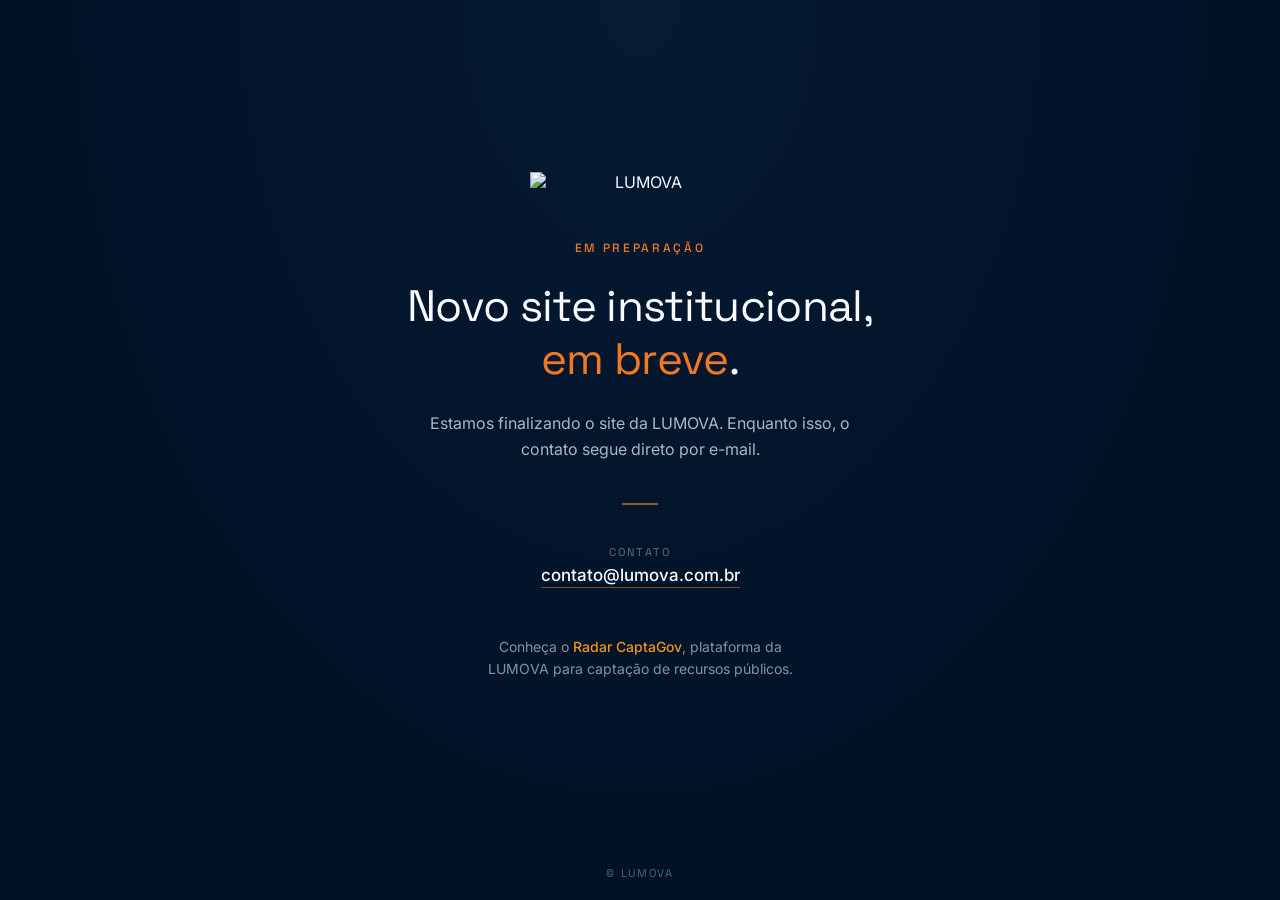
==== commit 22dd60d7: "feat: landing 'em preparacao' + preserva services.html com noindex" ====
--- a/src/index.html
+++ b/src/index.html
@@ -1,745 +1,151 @@
 <!DOCTYPE html>
-<html lang="pt-BR" class="scroll-smooth">
-
+<html lang="pt-BR">
 <head>
   <meta charset="UTF-8" />
   <meta name="viewport" content="width=device-width, initial-scale=1.0" />
-  <title>Serviços — Lumova</title>
-  <meta name="description" content="Diagnóstico, Assessoria e Radar CaptaGov. Processos inteligentes com IA responsável para empresas brasileiras." />
+  <title>LUMOVA · Site em preparação</title>
+  <meta name="description" content="A LUMOVA está finalizando o novo site institucional. Contato pelo e-mail contato@lumova.com.br." />
+  <meta name="robots" content="noindex, follow" />
 
-  <!-- Favicons -->
   <link rel="icon" href="/assets/favicon.ico" sizes="any" />
   <link rel="icon" type="image/png" sizes="32x32" href="/assets/lumova_favicon_32x32.png" />
   <link rel="apple-touch-icon" sizes="180x180" href="/assets/lumova_favicon_180x180.png" />
 
-  <!-- Tailwind CSS -->
-  <script src="https://cdn.tailwindcss.com"></script>
-  <script>
-    tailwind.config = {
-      theme: {
-        extend: {
-          colors: {
-            navy: {
-              DEFAULT: '#001226',
-              mid:     '#061A33',
-              border:  '#0D2540',
-              muted:   '#0A1C35',
-            },
-            orange: {
-              DEFAULT: '#F07820',
-              light:   '#F5921F',
-              dark:    '#D96A10',
-              glow:    '#FAA040',
-            },
-            blue: {
-              DEFAULT: '#4B7DFF',
-              light:   '#6B97FF',
-              dark:    '#2D60E0',
-              glow:    '#8BABFF',
-            },
-            snow:  '#F7FAFF',
-            cream: '#EDF2FF',
-            ink:   '#001226',
-            muted: '#8C95B8',
-          },
-          fontFamily: {
-            sans:    ['Inter', 'system-ui', 'sans-serif'],
-            display: ['"Space Grotesk"', 'Inter', 'sans-serif'],
-          },
-        }
-      }
-    }
-  </script>
-
-  <!-- Google Fonts: Inter + Space Grotesk -->
   <link rel="preconnect" href="https://fonts.googleapis.com" />
   <link rel="preconnect" href="https://fonts.gstatic.com" crossorigin />
   <link href="https://fonts.googleapis.com/css2?family=Inter:wght@400;500;600&family=Space+Grotesk:wght@300;400;500;600&display=swap" rel="stylesheet" />
 
   <style>
-    body { font-family: 'Inter', system-ui, sans-serif; }
-    h1, h2, h3 { font-family: 'Space Grotesk', 'Inter', system-ui, sans-serif; }
-
-    /* ── Fundo hero com gradiente de luz ── */
-    .hero-bg {
-      background:
-        radial-gradient(ellipse 60% 50% at 80% 30%, rgba(75,125,255,0.14) 0%, transparent 60%),
-        radial-gradient(ellipse 50% 40% at 20% 80%, rgba(240,120,32,0.10) 0%, transparent 60%),
-        #001226;
+    * { box-sizing: border-box; margin: 0; padding: 0; }
+    html, body { height: 100%; }
+    body {
+      font-family: 'Inter', system-ui, sans-serif;
+      background: radial-gradient(ellipse at top, #061A33 0%, #001226 65%);
+      color: #F7FAFF;
+      display: flex;
+      flex-direction: column;
+      align-items: center;
+      justify-content: center;
+      min-height: 100vh;
+      padding: 2rem 1.5rem 5rem;
+      text-align: center;
+      position: relative;
     }
-
-    /* ── Padrão de grade sutil ── */
-    .grid-pattern {
-      background-image:
-        linear-gradient(rgba(75,125,255,0.05) 1px, transparent 1px),
-        linear-gradient(90deg, rgba(75,125,255,0.05) 1px, transparent 1px);
-      background-size: 64px 64px;
+    .logo {
+      max-width: 220px;
+      width: 100%;
+      margin-bottom: 3rem;
     }
-
-    /* ── Cards de serviço – layout vertical interativo ── */
-    .svc-card {
-      position: relative;
-      border: 1px solid #1E3252;
-      background: #0F1E38;
-      border-radius: 2px;
-      overflow: hidden;
-      transition: border-color 0.25s ease, box-shadow 0.25s ease;
+    .badge {
+      font-family: 'Space Grotesk', sans-serif;
+      font-size: 0.75rem;
+      letter-spacing: 0.22em;
+      color: #F07820;
+      text-transform: uppercase;
+      margin-bottom: 1.5rem;
+      font-weight: 500;
     }
-    /* Barra lateral colorida */
-    .svc-card::after {
-      content: '';
+    h1 {
+      font-family: 'Space Grotesk', sans-serif;
+      font-weight: 400;
+      font-size: clamp(1.75rem, 4.5vw, 2.75rem);
+      line-height: 1.2;
+      margin-bottom: 1.5rem;
+      letter-spacing: -0.015em;
+      max-width: 18ch;
+    }
+    h1 .accent {
+      color: #F07820;
+    }
+    p.subtitle {
+      font-size: 1rem;
+      color: rgba(247, 250, 255, 0.7);
+      max-width: 42ch;
+      line-height: 1.65;
+      margin-bottom: 2.5rem;
+    }
+    .divider {
+      width: 36px;
+      height: 2px;
+      background: #F07820;
+      margin: 0 auto 2.5rem;
+      opacity: 0.65;
+    }
+    .contact {
+      display: flex;
+      flex-direction: column;
+      gap: 0.4rem;
+      align-items: center;
+      margin-bottom: 3rem;
+    }
+    .contact-label {
+      font-family: 'Space Grotesk', sans-serif;
+      font-size: 0.7rem;
+      letter-spacing: 0.18em;
+      color: rgba(247, 250, 255, 0.4);
+      text-transform: uppercase;
+    }
+    .contact a {
+      color: #F7FAFF;
+      text-decoration: none;
+      font-size: 1.0625rem;
+      font-weight: 500;
+      border-bottom: 1px solid rgba(240, 120, 32, 0.55);
+      padding-bottom: 2px;
+      transition: border-color 0.2s ease, color 0.2s ease;
+    }
+    .contact a:hover, .contact a:focus {
+      color: #F5921F;
+      border-bottom-color: #F5921F;
+    }
+    .radar {
+      font-size: 0.875rem;
+      color: rgba(247, 250, 255, 0.55);
+      max-width: 38ch;
+      line-height: 1.55;
+    }
+    .radar a {
+      color: #F5921F;
+      text-decoration: none;
+      font-weight: 500;
+    }
+    .radar a:hover, .radar a:focus {
+      text-decoration: underline;
+    }
+    footer {
       position: absolute;
-      left: 0; top: 0; bottom: 0;
-      width: 3px;
-      transition: opacity 0.25s ease;
-    }
-    .svc-orange::after { background: linear-gradient(180deg, #F07820, #FAA040); }
-    .svc-blue::after   { background: linear-gradient(180deg, #4B7DFF, #8BABFF); }
-
-    .svc-orange:hover { border-color: rgba(240,120,32,0.35); box-shadow: 0 8px 40px rgba(240,120,32,0.07); }
-    .svc-blue:hover   { border-color: rgba(75,125,255,0.35);  box-shadow: 0 8px 40px rgba(75,125,255,0.07); }
-
-    /* Ícone de toggle ("+") */
-    .svc-toggle {
-      color: #8C95B8;
-      transition: transform 0.35s cubic-bezier(0.4,0,0.2,1), color 0.2s ease;
-      flex-shrink: 0;
-    }
-
-    /* Painel de detalhe – grid trick p/ transição suave de altura */
-    .svc-detail {
-      display: grid;
-      grid-template-rows: 0fr;
-      transition: grid-template-rows 0.42s cubic-bezier(0.4,0,0.2,1);
-    }
-    .svc-detail-inner { overflow: hidden; }
-    .svc-detail-body {
-      opacity: 0;
-      padding-top: 1.25rem;
-      margin-top: 1.25rem;
-      border-top: 1px solid #1E3252;
-      transition: opacity 0.28s ease 0.08s;
-    }
-
-    /* Estado ativo: hover (desktop) */
-    @media (hover: hover) {
-      .svc-card:hover .svc-detail         { grid-template-rows: 1fr; }
-      .svc-card:hover .svc-detail-body    { opacity: 1; }
-      .svc-card:hover .svc-toggle         { transform: rotate(45deg); }
-      .svc-orange:hover .svc-toggle       { color: #F07820; }
-      .svc-blue:hover   .svc-toggle       { color: #4B7DFF; }
-    }
-
-    /* Estado ativo: click (mobile) */
-    .svc-card.open .svc-detail      { grid-template-rows: 1fr; }
-    .svc-card.open .svc-detail-body { opacity: 1; }
-    .svc-card.open .svc-toggle      { transform: rotate(45deg); }
-    .svc-orange.open .svc-toggle    { color: #F07820; }
-    .svc-blue.open   .svc-toggle    { color: #4B7DFF; }
-
-    /* ── Conector dos passos ── */
-    .step-connector {
-      flex: 1;
-      height: 1px;
-      background: linear-gradient(90deg, #0D2540, #4B7DFF 50%, #0D2540);
-      opacity: 0.35;
-      margin-top: 2.4rem;
-      flex-shrink: 0;
-      min-width: 24px;
-    }
-
-    /* ── Animações de entrada ── */
-    .fade-up {
-      opacity: 0;
-      transform: translateY(28px);
-      transition: opacity 0.65s ease, transform 0.65s ease;
-    }
-    .fade-up.visible {
-      opacity: 1;
-      transform: translateY(0);
-    }
-
-    /* ── Seção clara ── */
-    .section-light {
-      background: linear-gradient(180deg, #EDF2FF 0%, #F2F6FF 100%);
-    }
-
-    /* ── Cards da seção clara ── */
-    .svc-card {
-      background: #061A33;
-      border-color: #0D2540;
+      bottom: 1.25rem;
+      left: 0;
+      right: 0;
+      font-size: 0.7rem;
+      color: rgba(247, 250, 255, 0.35);
+      font-family: 'Space Grotesk', sans-serif;
+      letter-spacing: 0.15em;
     }
   </style>
 </head>
+<body>
+  <img src="/assets/lumova_horizontal_384x128.png" alt="LUMOVA" class="logo" />
 
-<body class="bg-navy text-snow antialiased">
+  <div class="badge">Em preparação</div>
 
-  <!-- ────────────────────────────────────────────────────
-       NAVEGAÇÃO
-  ─────────────────────────────────────────────────────── -->
-  <nav id="nav" class="fixed top-0 left-0 right-0 z-50 transition-all duration-300">
-    <div class="max-w-6xl mx-auto px-6 py-4 flex items-center justify-between">
+  <h1>Novo site institucional, <span class="accent">em breve</span>.</h1>
 
-      <a href="#" class="flex items-center gap-2 group">
-        <img src="/assets/lumova_horizontal_384x128.png"
-             alt="Lumova" class="h-14 w-auto" />
-      </a>
+  <p class="subtitle">
+    Estamos finalizando o site da LUMOVA. Enquanto isso, o contato segue direto por e-mail.
+  </p>
 
-      <a id="nav-cta" href="#contato"
-         class="text-sm font-medium text-orange hover:text-orange-glow border border-orange/30 hover:border-orange px-4 py-2 rounded-sm transition-all">
-        Agendar diagnóstico
-      </a>
-    </div>
-  </nav>
+  <div class="divider"></div>
 
-  <!-- ────────────────────────────────────────────────────
-       HERO
-  ─────────────────────────────────────────────────────── -->
-  <section class="hero-bg grid-pattern relative min-h-screen flex items-center pt-24 pb-20 px-6 overflow-hidden">
+  <div class="contact">
+    <span class="contact-label">Contato</span>
+    <a href="mailto:contato@lumova.com.br">contato@lumova.com.br</a>
+  </div>
 
-    <!-- Glow laranja inferior esq. -->
-    <div class="absolute bottom-0 left-0 w-[500px] h-[300px] pointer-events-none"
-         style="background: radial-gradient(ellipse at bottom left, rgba(240,120,32,0.12), transparent 70%);">
-    </div>
-    <!-- Glow azul superior dir. -->
-    <div class="absolute top-0 right-0 w-[600px] h-[400px] pointer-events-none"
-         style="background: radial-gradient(ellipse at top right, rgba(75,138,244,0.14), transparent 65%);">
-    </div>
+  <div class="radar">
+    Conheça o <a href="https://radarcaptagov.com.br">Radar CaptaGov</a>, plataforma da LUMOVA para captação de recursos públicos.
+  </div>
 
-    <div class="max-w-6xl mx-auto w-full relative z-10">
-
-      <!-- Badge -->
-      <div class="inline-flex items-center gap-3 mb-10">
-        <span class="w-8 h-px bg-orange"></span>
-        <span id="hero-badge" class="text-orange text-xs font-medium tracking-[0.3em] uppercase"></span>
-      </div>
-
-      <!-- Headline -->
-      <h1 class="mb-8 max-w-4xl">
-        <span id="hero-h1" class="block text-5xl sm:text-6xl lg:text-7xl font-light leading-[1.05] text-snow"></span>
-        <span id="hero-h2" class="block text-5xl sm:text-6xl lg:text-7xl font-light leading-[1.05] text-orange"></span>
-      </h1>
-
-      <!-- Subtítulo -->
-      <p id="hero-sub" class="text-muted text-xl sm:text-2xl font-light leading-relaxed max-w-2xl mb-14"></p>
-
-      <!-- CTAs -->
-      <div class="flex flex-col sm:flex-row gap-4">
-        <a id="hero-cta1" href="#contato"
-           class="inline-flex items-center justify-center gap-3 bg-orange hover:bg-orange-light text-ink font-medium px-8 py-4 rounded-sm transition-colors">
-          <span id="hero-cta1-text"></span>
-          <svg class="w-4 h-4" fill="none" stroke="currentColor" viewBox="0 0 24 24">
-            <path stroke-linecap="round" stroke-linejoin="round" stroke-width="2" d="M17 8l4 4m0 0l-4 4m4-4H3"/>
-          </svg>
-        </a>
-        <a id="hero-cta2" href="https://radarcaptagov.com.br" target="_blank" rel="noopener"
-           class="inline-flex items-center justify-center gap-3 border border-navy-border text-snow hover:border-blue hover:text-blue px-8 py-4 rounded-sm transition-all">
-          <span id="hero-cta2-text"></span>
-          <svg class="w-3.5 h-3.5 opacity-60" fill="none" stroke="currentColor" viewBox="0 0 24 24">
-            <path stroke-linecap="round" stroke-linejoin="round" stroke-width="2" d="M10 6H6a2 2 0 00-2 2v10a2 2 0 002 2h10a2 2 0 002-2v-4M14 4h6m0 0v6m0-6L10 14"/>
-          </svg>
-        </a>
-      </div>
-
-      <!-- Tagline da marca -->
-      <div class="mt-20 flex items-center gap-3 opacity-30">
-        <span class="text-xs tracking-[0.35em] uppercase text-snow">IA</span>
-        <span class="text-orange text-xs">●</span>
-        <span class="text-xs tracking-[0.35em] uppercase text-snow">Processos</span>
-        <span class="text-blue text-xs">●</span>
-        <span class="text-xs tracking-[0.35em] uppercase text-snow">Resultados</span>
-      </div>
-
-    </div>
-  </section>
-
-  <!-- ────────────────────────────────────────────────────
-       SERVIÇOS — 3 CARDS
-  ─────────────────────────────────────────────────────── -->
-  <section class="section-light py-24 px-6">
-    <div class="max-w-6xl mx-auto">
-
-      <!-- Cabeçalho -->
-      <div class="mb-16 fade-up">
-        <div class="inline-flex items-center gap-3 mb-4">
-          <span class="w-6 h-px bg-orange"></span>
-          <span id="sec-badge" class="text-orange text-xs font-medium tracking-[0.3em] uppercase"></span>
-        </div>
-        <h2 id="sec-titulo" class="text-4xl sm:text-5xl font-light text-ink leading-tight mb-4"></h2>
-        <p id="sec-sub" class="text-ink/50 text-lg font-light max-w-xl"></p>
-      </div>
-
-      <!-- Cards verticais — cada serviço independente -->
-      <div class="space-y-4">
-
-        <!-- Diagnóstico -->
-        <div class="svc-card svc-orange fade-up" style="transition-delay:0.1s">
-          <div class="pl-7 pr-6 pt-6 pb-6">
-            <div class="flex items-start justify-between gap-6">
-              <div class="flex-1 min-w-0">
-                <span class="inline-block text-xs text-orange border border-orange/30 px-2.5 py-1 rounded-full mb-4 font-medium tracking-wide">Serviço</span>
-                <h3 id="d-nome" class="text-2xl sm:text-3xl font-medium text-snow mb-2 leading-snug"></h3>
-                <p id="d-tagline" class="text-orange/80 text-sm font-light leading-relaxed"></p>
-              </div>
-              <div class="svc-toggle mt-1 cursor-pointer" aria-label="Ver detalhes">
-                <svg class="w-5 h-5" fill="none" stroke="currentColor" viewBox="0 0 24 24">
-                  <path stroke-linecap="round" stroke-linejoin="round" stroke-width="2" d="M12 4v16m-8-8h16"/>
-                </svg>
-              </div>
-            </div>
-            <div class="svc-detail">
-              <div class="svc-detail-inner">
-                <div class="svc-detail-body">
-                  <p id="d-desc" class="text-muted text-sm leading-relaxed mb-5"></p>
-                  <ul id="d-lista" class="space-y-2.5 mb-6"></ul>
-                  <a id="d-cta" href="#contato"
-                     class="inline-flex items-center gap-2 text-sm font-medium bg-orange hover:bg-orange-light text-ink px-6 py-3 rounded-sm transition-colors">
-                    <span id="d-cta-text"></span>
-                    <svg class="w-3.5 h-3.5" fill="none" stroke="currentColor" viewBox="0 0 24 24">
-                      <path stroke-linecap="round" stroke-linejoin="round" stroke-width="2" d="M17 8l4 4m0 0l-4 4m4-4H3"/>
-                    </svg>
-                  </a>
-                </div>
-              </div>
-            </div>
-          </div>
-        </div>
-
-        <!-- Assessoria -->
-        <div class="svc-card svc-orange fade-up" style="transition-delay:0.2s">
-          <div class="pl-7 pr-6 pt-6 pb-6">
-            <div class="flex items-start justify-between gap-6">
-              <div class="flex-1 min-w-0">
-                <span class="inline-block text-xs text-orange border border-orange/30 px-2.5 py-1 rounded-full mb-4 font-medium tracking-wide">Serviço</span>
-                <h3 id="a-nome" class="text-2xl sm:text-3xl font-medium text-snow mb-2 leading-snug"></h3>
-                <p id="a-tagline" class="text-orange/80 text-sm font-light leading-relaxed"></p>
-              </div>
-              <div class="svc-toggle mt-1 cursor-pointer" aria-label="Ver detalhes">
-                <svg class="w-5 h-5" fill="none" stroke="currentColor" viewBox="0 0 24 24">
-                  <path stroke-linecap="round" stroke-linejoin="round" stroke-width="2" d="M12 4v16m-8-8h16"/>
-                </svg>
-              </div>
-            </div>
-            <div class="svc-detail">
-              <div class="svc-detail-inner">
-                <div class="svc-detail-body">
-                  <p id="a-desc" class="text-muted text-sm leading-relaxed mb-5"></p>
-                  <ul id="a-lista" class="space-y-2.5 mb-6"></ul>
-                  <a id="a-cta" href="#contato"
-                     class="inline-flex items-center gap-2 text-sm font-medium bg-orange hover:bg-orange-light text-ink px-6 py-3 rounded-sm transition-colors">
-                    <span id="a-cta-text"></span>
-                    <svg class="w-3.5 h-3.5" fill="none" stroke="currentColor" viewBox="0 0 24 24">
-                      <path stroke-linecap="round" stroke-linejoin="round" stroke-width="2" d="M17 8l4 4m0 0l-4 4m4-4H3"/>
-                    </svg>
-                  </a>
-                </div>
-              </div>
-            </div>
-          </div>
-        </div>
-
-        <!-- Radar CaptaGov -->
-        <div class="svc-card svc-blue fade-up" style="transition-delay:0.3s">
-          <div class="pl-7 pr-6 pt-6 pb-6">
-            <div class="flex items-start justify-between gap-6">
-              <div class="flex-1 min-w-0">
-                <span id="r-badge-el" class="inline-block text-xs text-blue border border-blue/30 px-2.5 py-1 rounded-full mb-4 font-medium tracking-wide"></span>
-                <h3 id="r-nome" class="text-2xl sm:text-3xl font-medium text-snow mb-2 leading-snug"></h3>
-                <p id="r-tagline" class="text-blue/80 text-sm font-light leading-relaxed"></p>
-              </div>
-              <div class="svc-toggle mt-1 cursor-pointer" aria-label="Ver detalhes">
-                <svg class="w-5 h-5" fill="none" stroke="currentColor" viewBox="0 0 24 24">
-                  <path stroke-linecap="round" stroke-linejoin="round" stroke-width="2" d="M12 4v16m-8-8h16"/>
-                </svg>
-              </div>
-            </div>
-            <div class="svc-detail">
-              <div class="svc-detail-inner">
-                <div class="svc-detail-body">
-                  <p id="r-desc" class="text-muted text-sm leading-relaxed mb-5"></p>
-                  <ul id="r-lista" class="space-y-2.5 mb-6"></ul>
-                  <a id="r-cta" href="https://radarcaptagov.com.br" target="_blank" rel="noopener"
-                     class="inline-flex items-center gap-2 text-sm font-medium bg-blue hover:bg-blue-light text-ink px-6 py-3 rounded-sm transition-colors">
-                    <span id="r-cta-text"></span>
-                    <svg class="w-3.5 h-3.5" fill="none" stroke="currentColor" viewBox="0 0 24 24">
-                      <path stroke-linecap="round" stroke-linejoin="round" stroke-width="2" d="M10 6H6a2 2 0 00-2 2v10a2 2 0 002 2h10a2 2 0 002-2v-4M14 4h6m0 0v6m0-6L10 14"/>
-                    </svg>
-                  </a>
-                </div>
-              </div>
-            </div>
-          </div>
-        </div>
-
-      </div>
-    </div>
-  </section>
-
-  <!-- ────────────────────────────────────────────────────
-       COMO FUNCIONA — 3 PASSOS
-  ─────────────────────────────────────────────────────── -->
-  <section class="bg-navy py-24 px-6 border-t border-navy-border">
-    <div class="max-w-6xl mx-auto">
-
-      <div class="text-center mb-16 fade-up">
-        <div class="inline-flex items-center gap-3 mb-4">
-          <span class="w-6 h-px bg-orange"></span>
-          <span id="cf-badge" class="text-orange text-xs font-medium tracking-[0.3em] uppercase"></span>
-          <span class="w-6 h-px bg-orange"></span>
-        </div>
-        <h2 id="cf-titulo" class="text-4xl sm:text-5xl font-light text-snow mb-4"></h2>
-        <p id="cf-sub" class="text-muted text-lg font-light max-w-md mx-auto"></p>
-      </div>
-
-      <div class="flex flex-col md:flex-row items-start gap-0" id="passos-container"></div>
-
-    </div>
-  </section>
-
-  <!-- ────────────────────────────────────────────────────
-       CTA FINAL
-  ─────────────────────────────────────────────────────── -->
-  <section class="relative overflow-hidden py-24 px-6"
-           style="background: linear-gradient(135deg, #F07820 0%, #D96A10 60%, #C05A08 100%);">
-    <div class="absolute inset-0 grid-pattern opacity-10 pointer-events-none"></div>
-    <div class="max-w-3xl mx-auto text-center relative z-10 fade-up">
-      <h2 id="ctaf-titulo" class="text-4xl sm:text-5xl font-light text-ink leading-tight mb-6"></h2>
-      <p id="ctaf-sub" class="text-ink/70 text-xl font-light mb-12"></p>
-      <div class="flex flex-col sm:flex-row items-center justify-center gap-5">
-        <a id="ctaf-btn" href="#contato"
-           class="inline-flex items-center gap-3 bg-navy hover:bg-navy-mid text-snow font-medium px-10 py-4 rounded-sm transition-colors">
-          <span id="ctaf-btn-text"></span>
-          <svg class="w-4 h-4" fill="none" stroke="currentColor" viewBox="0 0 24 24">
-            <path stroke-linecap="round" stroke-linejoin="round" stroke-width="2" d="M17 8l4 4m0 0l-4 4m4-4H3"/>
-          </svg>
-        </a>
-        <a id="ctaf-sec" href="#contato"
-           class="text-ink/70 hover:text-ink text-sm transition-colors">
-          <span id="ctaf-sec-text"></span>
-        </a>
-      </div>
-    </div>
-  </section>
-
-  <!-- ────────────────────────────────────────────────────
-       CONTATO  (âncora #contato)
-  ─────────────────────────────────────────────────────── -->
-  <section id="contato" class="bg-navy-muted py-24 px-6 border-t border-navy-border">
-    <div class="max-w-2xl mx-auto text-center fade-up">
-      <h2 id="cont-titulo" class="text-4xl font-light text-snow mb-4"></h2>
-      <p id="cont-sub" class="text-muted text-lg font-light mb-12"></p>
-      <div class="flex flex-col sm:flex-row items-center justify-center gap-4">
-        <a id="cont-wa" href="#"
-           class="inline-flex items-center gap-3 bg-[#25D366] hover:bg-[#1db954] text-white font-medium px-8 py-4 rounded-sm transition-colors">
-          <svg class="w-5 h-5" fill="currentColor" viewBox="0 0 24 24">
-            <path d="M17.472 14.382c-.297-.149-1.758-.867-2.03-.967-.273-.099-.471-.148-.67.15-.197.297-.767.966-.94 1.164-.173.199-.347.223-.644.075-.297-.15-1.255-.463-2.39-1.475-.883-.788-1.48-1.761-1.653-2.059-.173-.297-.018-.458.13-.606.134-.133.298-.347.446-.52.149-.174.198-.298.298-.497.099-.198.05-.371-.025-.52-.075-.149-.669-1.612-.916-2.207-.242-.579-.487-.5-.669-.51-.173-.008-.371-.01-.57-.01-.198 0-.52.074-.792.372-.272.297-1.04 1.016-1.04 2.479 0 1.462 1.065 2.875 1.213 3.074.149.198 2.096 3.2 5.077 4.487.709.306 1.262.489 1.694.625.712.227 1.36.195 1.871.118.571-.085 1.758-.719 2.006-1.413.248-.694.248-1.289.173-1.413-.074-.124-.272-.198-.57-.347m-5.421 7.403h-.004a9.87 9.87 0 01-5.031-1.378l-.361-.214-3.741.982.998-3.648-.235-.374a9.86 9.86 0 01-1.51-5.26c.001-5.45 4.436-9.884 9.888-9.884 2.64 0 5.122 1.03 6.988 2.898a9.825 9.825 0 012.893 6.994c-.003 5.45-4.437 9.884-9.885 9.884m8.413-18.297A11.815 11.815 0 0012.05 0C5.495 0 .16 5.335.157 11.892c0 2.096.547 4.142 1.588 5.945L.057 24l6.305-1.654a11.882 11.882 0 005.683 1.448h.005c6.554 0 11.89-5.335 11.893-11.893a11.821 11.821 0 00-3.48-8.413z"/>
-          </svg>
-          <span id="cont-wa-text"></span>
-        </a>
-        <a id="cont-email" href="#"
-           class="inline-flex items-center gap-3 border border-navy-border hover:border-blue text-muted hover:text-blue px-8 py-4 rounded-sm transition-all">
-          <svg class="w-5 h-5" fill="none" stroke="currentColor" viewBox="0 0 24 24">
-            <path stroke-linecap="round" stroke-linejoin="round" stroke-width="1.5" d="M3 8l7.89 5.26a2 2 0 002.22 0L21 8M5 19h14a2 2 0 002-2V7a2 2 0 00-2-2H5a2 2 0 00-2 2v10a2 2 0 002 2z"/>
-          </svg>
-          <span id="cont-email-text"></span>
-        </a>
-      </div>
-    </div>
-  </section>
-
-  <!-- ────────────────────────────────────────────────────
-       FOOTER
-  ─────────────────────────────────────────────────────── -->
-  <footer class="bg-navy border-t border-navy-border py-10 px-6">
-    <div class="max-w-6xl mx-auto flex flex-col sm:flex-row items-center justify-between gap-4">
-      <img src="/assets/lumova_horizontal_384x128.png"
-           alt="Lumova" class="h-6 w-auto opacity-70" />
-      <p id="footer-tagline" class="text-muted text-sm italic"></p>
-      <p id="footer-copy" class="text-muted/40 text-xs"></p>
-    </div>
-  </footer>
-
-
-  <!-- ================================================================
-       CONTEÚDO — EDITE AQUI
-       Altere os textos abaixo. Salve e recarregue o navegador.
-       Não altere os nomes das chaves (ex: badge:, tagline:, etc.)
-  ================================================================= -->
-  <script>
-  const C = {
-
-    nav: {
-      cta:      "Agendar diagnóstico",
-      cta_href: "#contato",
-    },
-
-    hero: {
-      badge: "O que fazemos",
-      h1:    "Processos inteligentes.",
-      h2:    "Resultado em cada etapa.",
-      sub:   "Da análise ao acompanhamento, construímos junto com você a forma certa de aplicar IA no seu negócio — sem promessa vazia, sem consultoria que some.",
-      cta1:     "Agende uma conversa gratuita",
-      cta1_url: "#contato",
-      cta2:     "Conheça o Radar CaptaGov",
-      cta2_url: "https://radarcaptagov.com.br",
-    },
-
-    secao_servicos: {
-      badge:  "Nossas ofertas",
-      titulo: "O que a Lumova faz pelo seu negócio",
-      sub:    "Cada serviço é uma etapa de uma jornada — do diagnóstico à transformação real.",
-    },
-
-    diagnostico: {
-      nome:    "Diagnóstico de Processos",
-      tagline: "Entenda onde a IA pode gerar impacto real — antes de investir qualquer real.",
-      desc:    "Mapeamos seus processos, identificamos gargalos e sinalizamos onde a inteligência artificial e a automação geram eficiência mensurável. Conduzido com olhar de negócio, não de tecnologia.",
-      lista: [
-        "Mapeamento dos processos operacionais críticos",
-        "Identificação de gargalos e pontos de desperdício",
-        "Diagnóstico de maturidade digital",
-        "Mapa de oportunidades de IA com priorização",
-        "Relatório com próximos passos recomendados",
-      ],
-      cta:     "Agende uma conversa gratuita",
-      cta_url: "#contato",
-    },
-
-    assessoria: {
-      nome:    "Assessoria em IA",
-      tagline: "Da solução certa à adoção real — acompanhamos cada etapa da implementação.",
-      desc:    "Construímos e implementamos as soluções identificadas. Cada etapa tem métrica de sucesso. Só avançamos quando o passo anterior está funcionando.",
-      lista: [
-        "Desenho da solução aprovado por você em cada etapa",
-        "Implementação com acompanhamento contínuo",
-        "Treinamento da equipe incluso no processo",
-        "Documentação de todos os fluxos criados",
-        "Métricas definidas no kickoff e monitoradas",
-      ],
-      cta:     "Fale com a gente",
-      cta_url: "#contato",
-    },
-
-    radar: {
-      badge:   "Produto",
-      nome:    "Radar CaptaGov",
-      tagline: "Inteligência para prefeituras captarem recursos públicos com mais eficiência.",
-      desc:    "Plataforma que monitora editais, avalia aderência automaticamente e apoia a elaboração de projetos com IA — tudo em um único ambiente.",
-      lista: [
-        "Monitoramento automatizado de editais e programas federais",
-        "Avaliação de aderência por perfil do município",
-        "Elaboração de projetos assistida por IA",
-        "Dashboard centralizado com alertas e histórico",
-      ],
-      cta:     "Conhecer o Radar CaptaGov",
-      cta_url: "https://radarcaptagov.com.br",
-    },
-
-    como_funciona: {
-      badge:  "Como funciona",
-      titulo: "Um processo simples e estruturado.",
-      sub:    "Do diagnóstico ao resultado — passo a passo.",
-      passos: [
-        {
-          num:  "1",
-          nome: "Diagnóstico",
-          desc: "Entendemos o negócio, mapeamos os processos e identificamos onde a IA gera impacto real.",
-        },
-        {
-          num:  "2",
-          nome: "Desenho",
-          desc: "Construímos juntos a solução certa. Você aprova cada etapa antes da implementação.",
-        },
-        {
-          num:  "3",
-          nome: "Implementação",
-          desc: "Executamos, medimos e ajustamos. Só avançamos quando o resultado anterior está confirmado.",
-        },
-      ],
-    },
-
-    cta_final: {
-      titulo:  "Pronto para entender como a IA pode mudar a sua operação?",
-      sub:     "Uma conversa de 30 minutos para entender o seu negócio. Sem compromisso.",
-      btn:     "Agende uma conversa gratuita",
-      btn_url: "#contato",
-      sec:     "ou entre em contato",
-      sec_url: "#contato",
-    },
-
-    contato: {
-      titulo:   "Vamos conversar?",
-      sub:      "Escolha a forma mais fácil para você.",
-      // ↓ Substitua pelo número real do WhatsApp
-      wa_url:   "https://wa.me/5500000000000?text=Ol%C3%A1%2C%20gostaria%20de%20agendar%20um%20diagn%C3%B3stico%20com%20a%20Lumova.",
-      wa_texto: "Falar no WhatsApp",
-      // ↓ Substitua pelo e-mail correto
-      email:    "contato@lumova.com.br",
-    },
-
-    footer: {
-      tagline:   "IA • Processos • Resultados",
-      copyright: "© 2026 Lumova. Todos os direitos reservados.",
-    },
-
-  };
-  </script>
-
-  <!-- ================================================================
-       ENGINE — não edite abaixo desta linha
-  ================================================================= -->
-  <script>
-  (function () {
-
-    function set(id, text) {
-      const el = document.getElementById(id);
-      if (el && text !== undefined) el.textContent = text;
-    }
-    function href(id, url) {
-      const el = document.getElementById(id);
-      if (el && url) el.setAttribute('href', url);
-    }
-    function buildList(id, items, accent) {
-      const ul = document.getElementById(id);
-      if (!ul || !items) return;
-      const color = accent === 'blue' ? 'text-blue' : 'text-orange';
-      ul.innerHTML = items.map(item => `
-        <li class="flex items-start gap-2.5 text-sm text-muted">
-          <span class="${color} mt-0.5 flex-shrink-0 font-bold">→</span>
-          <span>${item}</span>
-        </li>
-      `).join('');
-    }
-
-    document.addEventListener('DOMContentLoaded', function () {
-
-      // Nav
-      set('nav-cta', C.nav.cta);
-      href('nav-cta', C.nav.cta_href);
-
-      // Hero
-      set('hero-badge',     C.hero.badge);
-      set('hero-h1',        C.hero.h1);
-      set('hero-h2',        C.hero.h2);
-      set('hero-sub',       C.hero.sub);
-      set('hero-cta1-text', C.hero.cta1);
-      set('hero-cta2-text', C.hero.cta2);
-      href('hero-cta1',     C.hero.cta1_url);
-      href('hero-cta2',     C.hero.cta2_url);
-
-      // Seção serviços
-      set('sec-badge',  C.secao_servicos.badge);
-      set('sec-titulo', C.secao_servicos.titulo);
-      set('sec-sub',    C.secao_servicos.sub);
-
-      // Diagnóstico
-      set('d-nome',     C.diagnostico.nome);
-      set('d-tagline',  C.diagnostico.tagline);
-      set('d-desc',     C.diagnostico.desc);
-      set('d-cta-text', C.diagnostico.cta);
-      buildList('d-lista', C.diagnostico.lista, 'orange');
-      href('d-cta', C.diagnostico.cta_url);
-
-      // Assessoria
-      set('a-nome',     C.assessoria.nome);
-      set('a-tagline',  C.assessoria.tagline);
-      set('a-desc',     C.assessoria.desc);
-      set('a-cta-text', C.assessoria.cta);
-      buildList('a-lista', C.assessoria.lista, 'orange');
-      href('a-cta', C.assessoria.cta_url);
-
-      // Radar
-      set('r-badge-el', C.radar.badge);
-      set('r-nome',     C.radar.nome);
-      set('r-tagline',  C.radar.tagline);
-      set('r-desc',     C.radar.desc);
-      set('r-cta-text', C.radar.cta);
-      buildList('r-lista', C.radar.lista, 'blue');
-      href('r-cta', C.radar.cta_url);
-
-      // Como funciona
-      set('cf-badge',  C.como_funciona.badge);
-      set('cf-titulo', C.como_funciona.titulo);
-      set('cf-sub',    C.como_funciona.sub);
-
-      const passosEl = document.getElementById('passos-container');
-      if (passosEl) {
-        const passos = C.como_funciona.passos;
-        passosEl.innerHTML = passos.map((p, i) => `
-          <div class="flex-1 fade-up px-2 md:px-6 py-4" style="transition-delay:${0.1 + i * 0.15}s">
-            <div class="text-6xl font-light mb-4 font-display" style="color:rgba(240,120,32,0.22)">${p.num}</div>
-            <div class="w-8 h-px bg-orange mb-4"></div>
-            <h3 class="text-xl font-medium text-snow mb-3">${p.nome}</h3>
-            <p class="text-muted text-sm font-light leading-relaxed">${p.desc}</p>
-          </div>
-          ${i < passos.length - 1 ? '<div class="step-connector hidden md:block"></div>' : ''}
-        `).join('');
-        passosEl.querySelectorAll('.fade-up').forEach(el => observer.observe(el));
-      }
-
-      // CTA Final
-      set('ctaf-titulo',   C.cta_final.titulo);
-      set('ctaf-sub',      C.cta_final.sub);
-      set('ctaf-btn-text', C.cta_final.btn);
-      set('ctaf-sec-text', C.cta_final.sec);
-      href('ctaf-btn', C.cta_final.btn_url);
-      href('ctaf-sec', C.cta_final.sec_url);
-
-      // Contato
-      set('cont-titulo',     C.contato.titulo);
-      set('cont-sub',        C.contato.sub);
-      set('cont-wa-text',    C.contato.wa_texto);
-      set('cont-email-text', C.contato.email);
-      href('cont-wa',    C.contato.wa_url);
-      href('cont-email', 'mailto:' + C.contato.email);
-
-      // Footer
-      set('footer-tagline', C.footer.tagline);
-      set('footer-copy',    C.footer.copyright);
-
-    });
-
-    // Interação dos cards — clique em dispositivos sem hover
-    document.addEventListener('DOMContentLoaded', () => {
-      document.querySelectorAll('.svc-card').forEach(card => {
-        card.addEventListener('click', () => {
-          if (!window.matchMedia('(hover: hover)').matches) {
-            card.classList.toggle('open');
-          }
-        });
-      });
-    });
-
-    // Nav — efeito ao rolar
-    window.addEventListener('scroll', function () {
-      const nav = document.getElementById('nav');
-      if (window.scrollY > 40) {
-        nav.style.background = 'rgba(0,18,38,0.94)';
-        nav.style.backdropFilter = 'blur(14px)';
-        nav.style.borderBottom = '1px solid #0D2540';
-      } else {
-        nav.style.background = '';
-        nav.style.backdropFilter = '';
-        nav.style.borderBottom = '';
-      }
-    });
-
-    // Animações de entrada ao rolar
-    const observer = new IntersectionObserver(entries => {
-      entries.forEach(e => {
-        if (e.isIntersecting) {
-          e.target.classList.add('visible');
-          observer.unobserve(e.target);
-        }
-      });
-    }, { threshold: 0.1 });
-
-    document.addEventListener('DOMContentLoaded', () => {
-      document.querySelectorAll('.fade-up').forEach(el => observer.observe(el));
-    });
-
-  })();
-  </script>
-
+  <footer>© LUMOVA</footer>
 </body>
 </html>
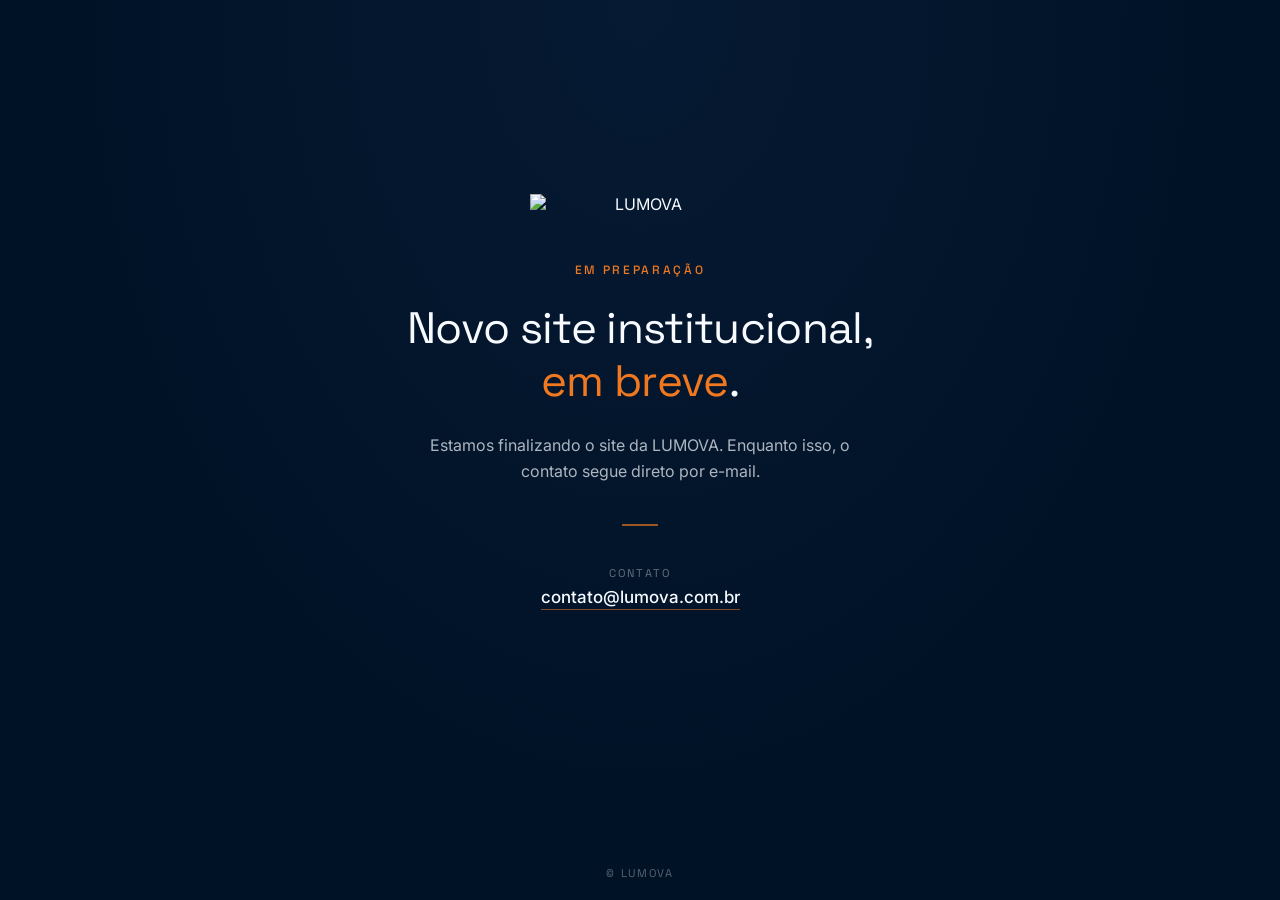
==== commit 08ed0521: "remove menção ao Radar CaptaGov da landing em preparação" ====
--- a/src/index.html
+++ b/src/index.html
@@ -98,20 +98,6 @@
       color: #F5921F;
       border-bottom-color: #F5921F;
     }
-    .radar {
-      font-size: 0.875rem;
-      color: rgba(247, 250, 255, 0.55);
-      max-width: 38ch;
-      line-height: 1.55;
-    }
-    .radar a {
-      color: #F5921F;
-      text-decoration: none;
-      font-weight: 500;
-    }
-    .radar a:hover, .radar a:focus {
-      text-decoration: underline;
-    }
     footer {
       position: absolute;
       bottom: 1.25rem;
@@ -142,10 +128,6 @@
     <a href="mailto:contato@lumova.com.br">contato@lumova.com.br</a>
   </div>
 
-  <div class="radar">
-    Conheça o <a href="https://radarcaptagov.com.br">Radar CaptaGov</a>, plataforma da LUMOVA para captação de recursos públicos.
-  </div>
-
   <footer>© LUMOVA</footer>
 </body>
 </html>
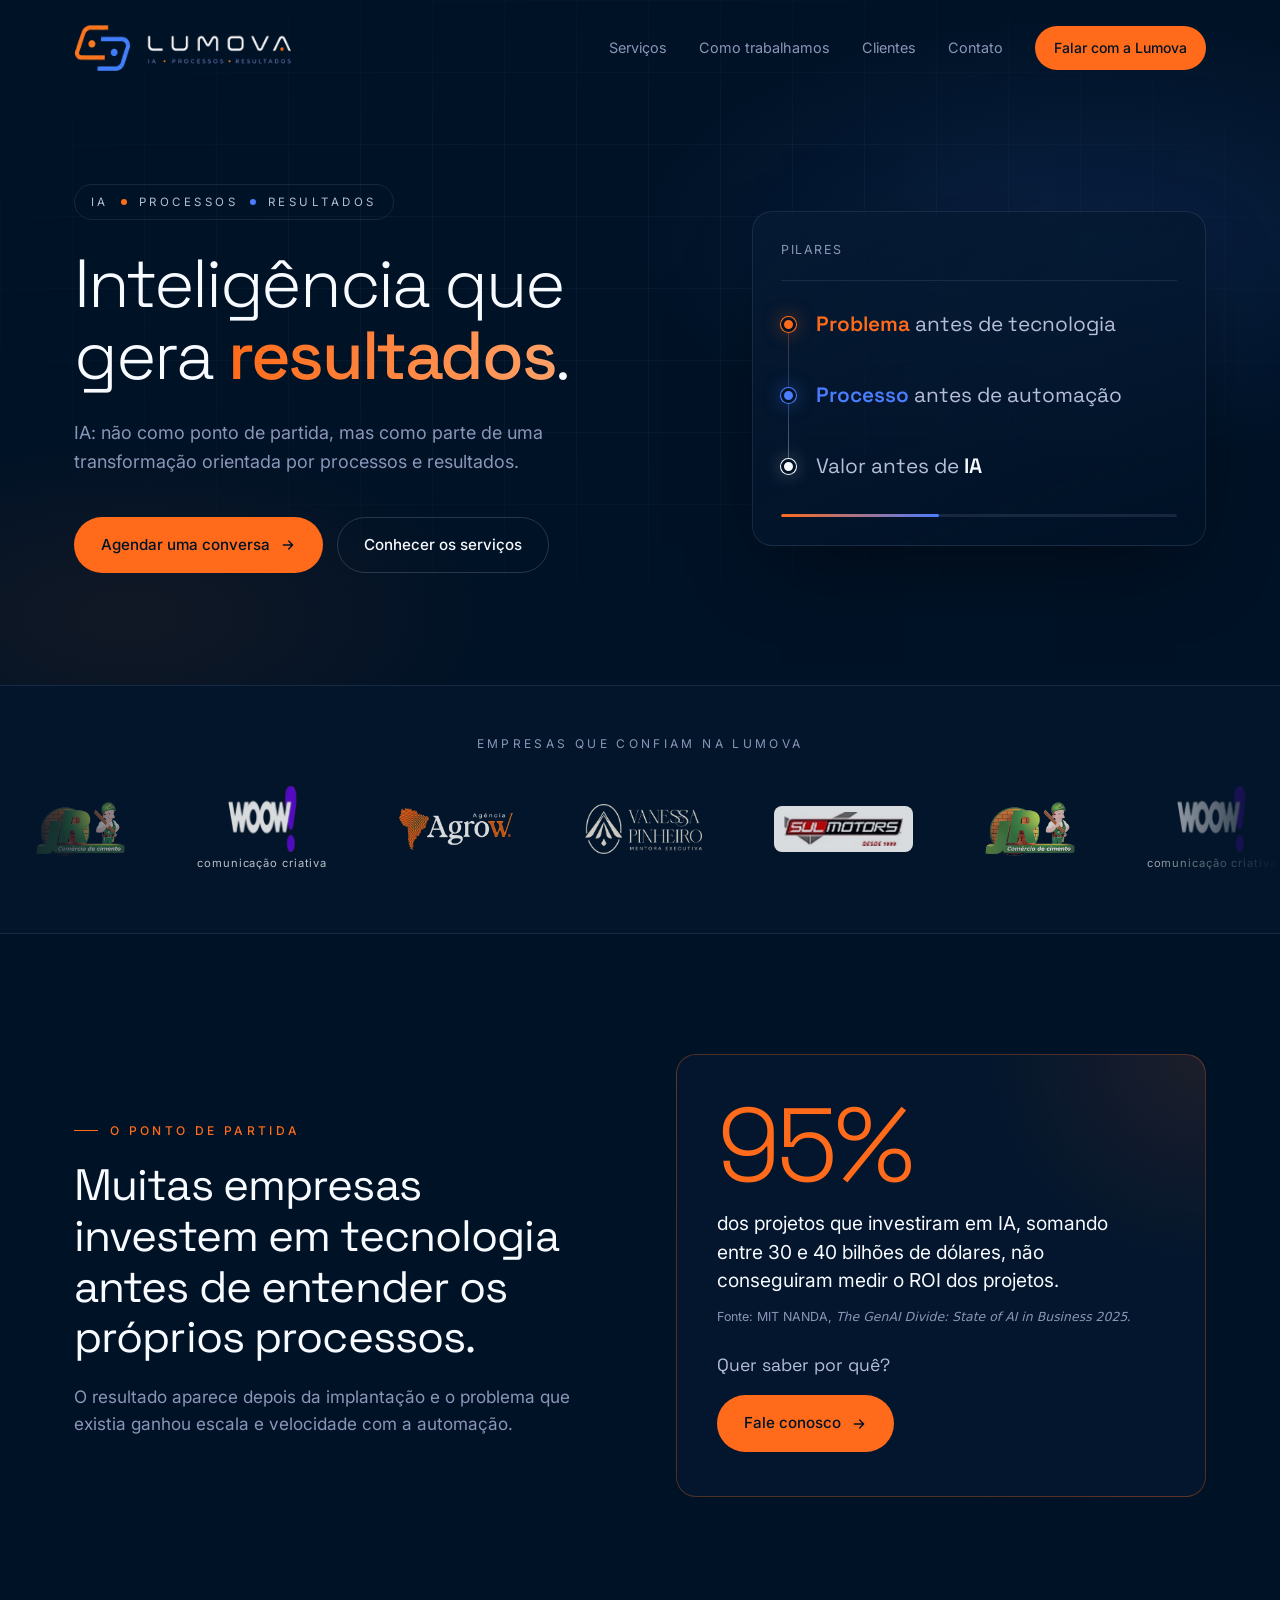
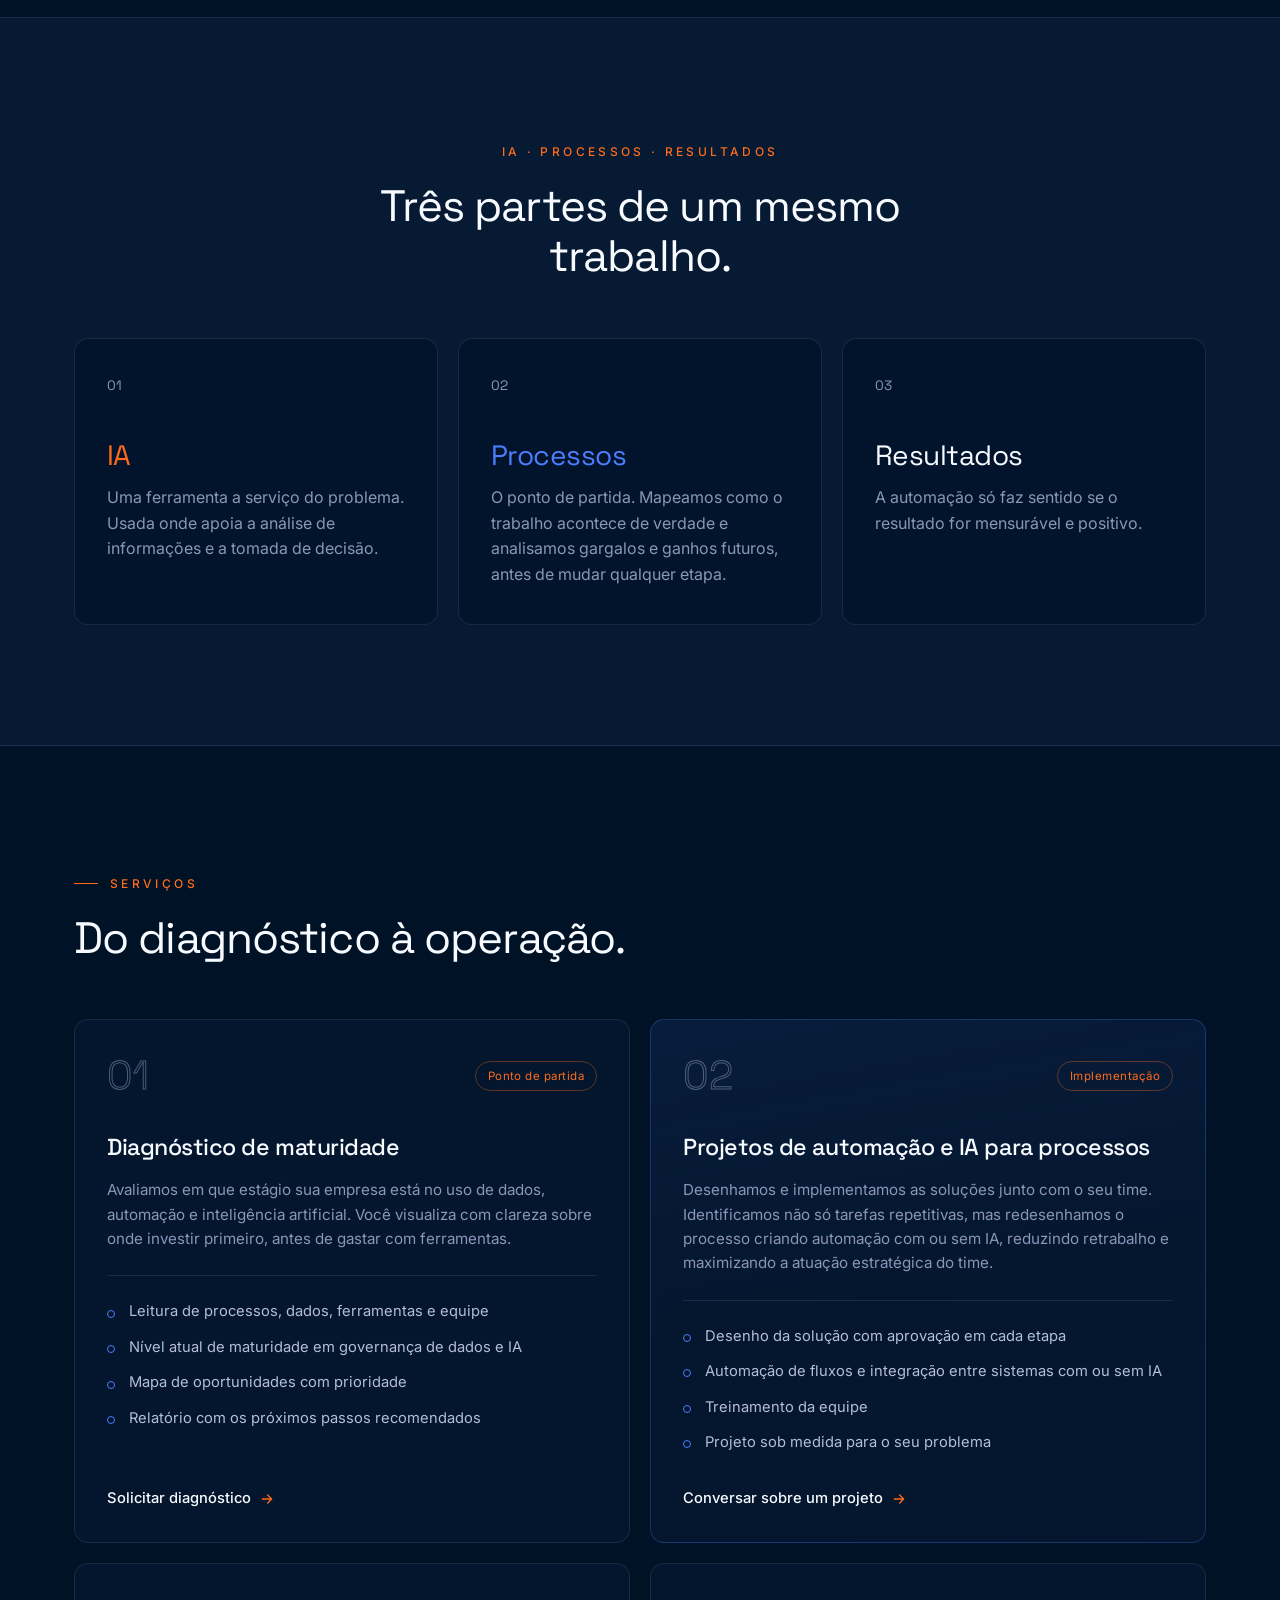
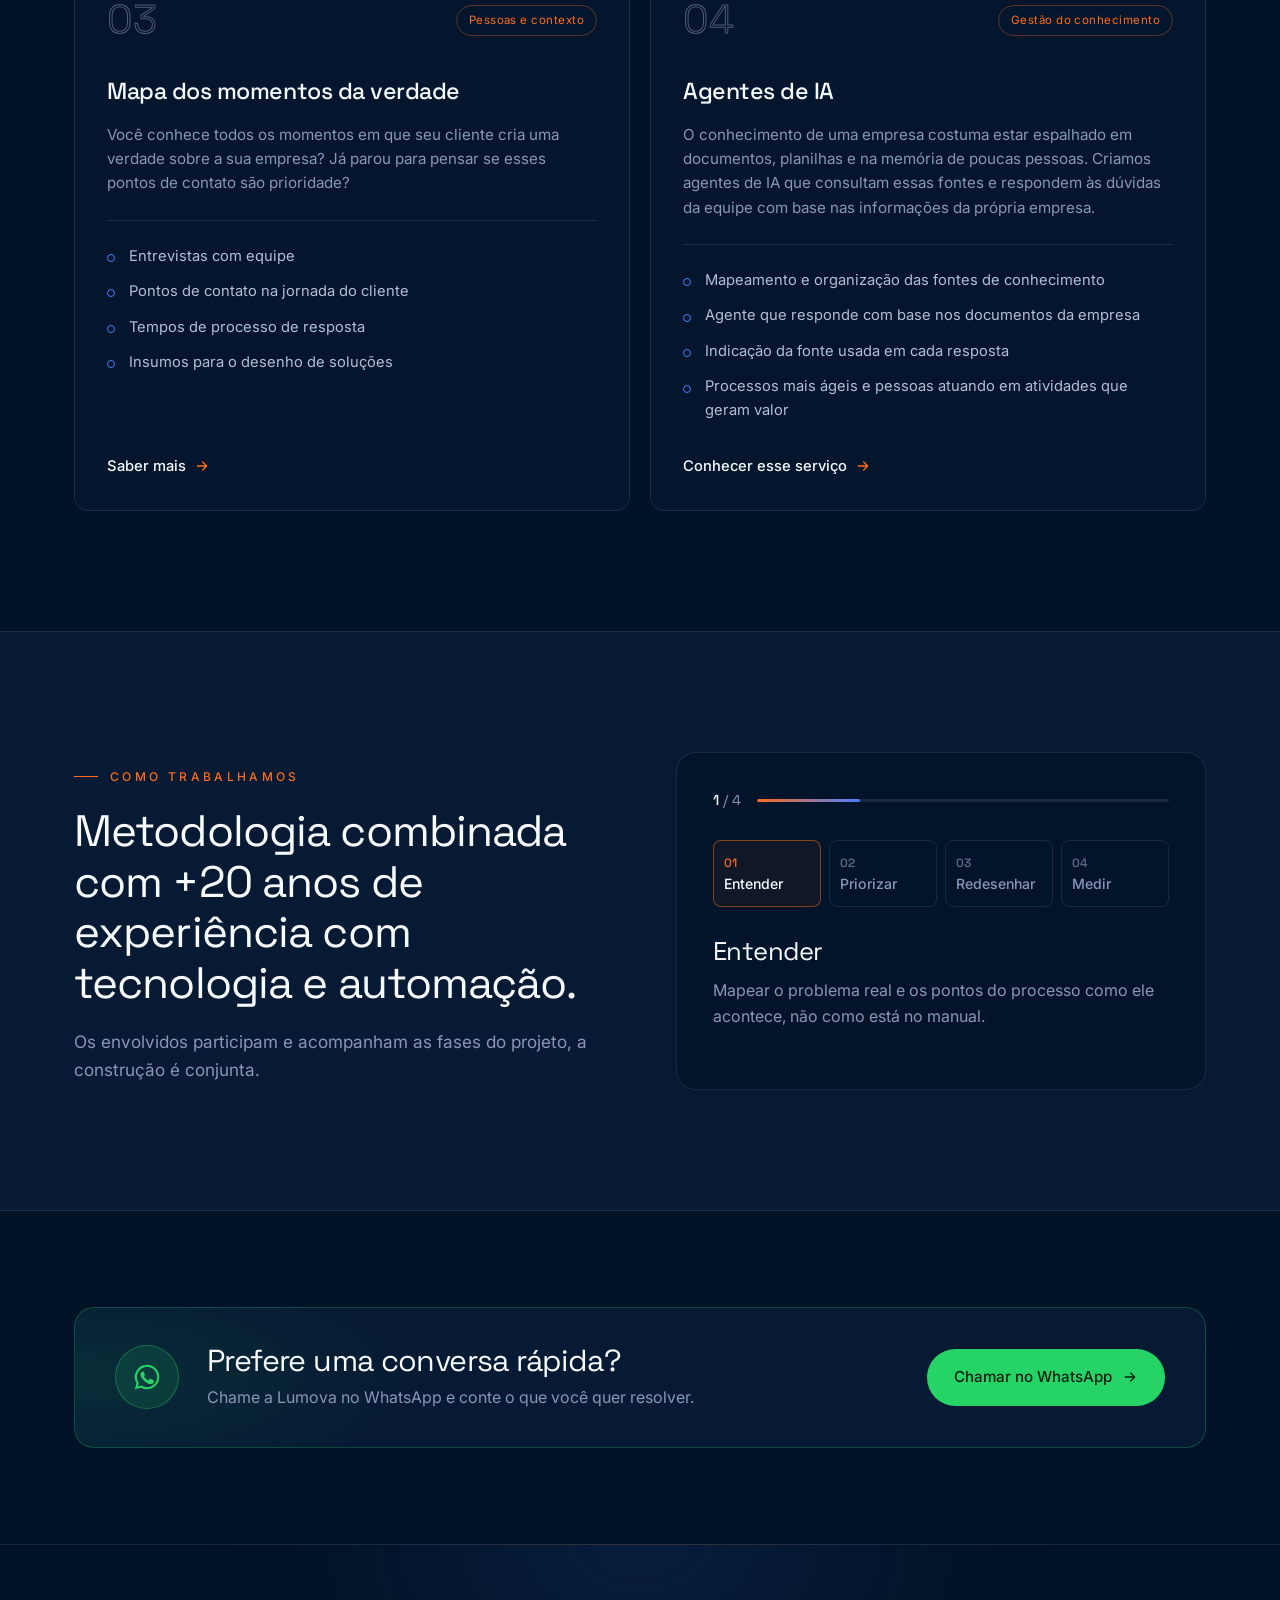
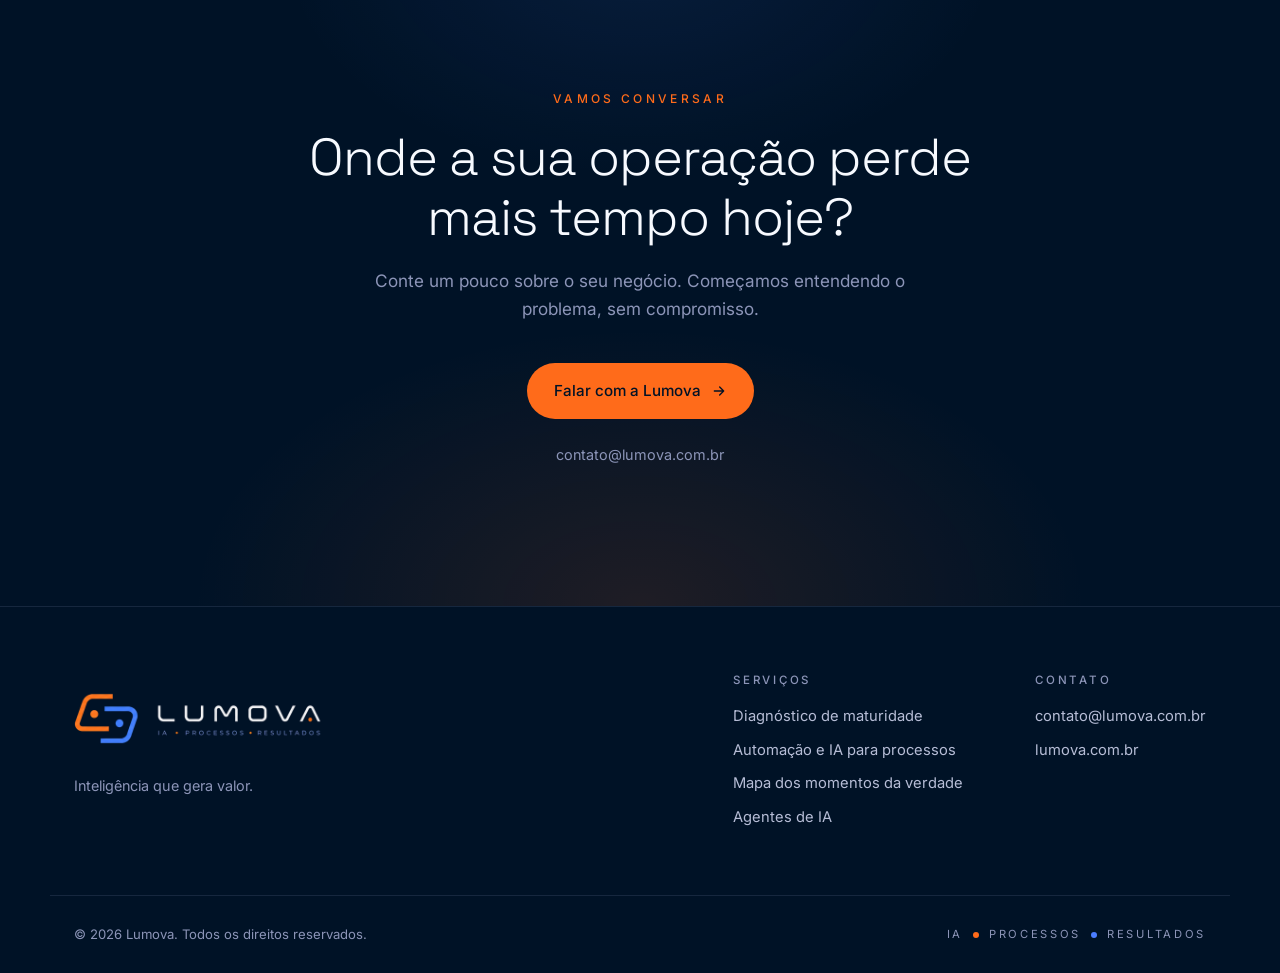
==== commit c7e5148d: "feat: publica pagina de servicos completa (contato via Formspree)" ====
--- a/src/index.html
+++ b/src/index.html
@@ -3,131 +3,424 @@
 <head>
   <meta charset="UTF-8" />
   <meta name="viewport" content="width=device-width, initial-scale=1.0" />
-  <title>LUMOVA · Site em preparação</title>
-  <meta name="description" content="A LUMOVA está finalizando o novo site institucional. Contato pelo e-mail contato@lumova.com.br." />
-  <meta name="robots" content="noindex, follow" />
-
-  <link rel="icon" href="/assets/favicon.ico" sizes="any" />
-  <link rel="icon" type="image/png" sizes="32x32" href="/assets/lumova_favicon_32x32.png" />
-  <link rel="apple-touch-icon" sizes="180x180" href="/assets/lumova_favicon_180x180.png" />
+  <title>Serviços | Lumova</title>
+  <meta name="description" content="Diagnóstico de maturidade de IA, projetos de automação e IA para processos e mapa de empatia. Lumova: IA, processos e resultados." />
+  <meta name="theme-color" content="#001226" />
+
+  <link rel="icon" href="assets/favicon.ico" sizes="any" />
+  <link rel="icon" type="image/png" sizes="32x32" href="assets/lumova_favicon_32x32.png" />
+  <link rel="apple-touch-icon" sizes="180x180" href="assets/lumova_favicon_180x180.png" />
 
   <link rel="preconnect" href="https://fonts.googleapis.com" />
   <link rel="preconnect" href="https://fonts.gstatic.com" crossorigin />
   <link href="https://fonts.googleapis.com/css2?family=Inter:wght@400;500;600&family=Space+Grotesk:wght@300;400;500;600&display=swap" rel="stylesheet" />
 
-  <style>
-    * { box-sizing: border-box; margin: 0; padding: 0; }
-    html, body { height: 100%; }
-    body {
-      font-family: 'Inter', system-ui, sans-serif;
-      background: radial-gradient(ellipse at top, #061A33 0%, #001226 65%);
-      color: #F7FAFF;
-      display: flex;
-      flex-direction: column;
-      align-items: center;
-      justify-content: center;
-      min-height: 100vh;
-      padding: 2rem 1.5rem 5rem;
-      text-align: center;
-      position: relative;
-    }
-    .logo {
-      max-width: 220px;
-      width: 100%;
-      margin-bottom: 3rem;
-    }
-    .badge {
-      font-family: 'Space Grotesk', sans-serif;
-      font-size: 0.75rem;
-      letter-spacing: 0.22em;
-      color: #F07820;
-      text-transform: uppercase;
-      margin-bottom: 1.5rem;
-      font-weight: 500;
-    }
-    h1 {
-      font-family: 'Space Grotesk', sans-serif;
-      font-weight: 400;
-      font-size: clamp(1.75rem, 4.5vw, 2.75rem);
-      line-height: 1.2;
-      margin-bottom: 1.5rem;
-      letter-spacing: -0.015em;
-      max-width: 18ch;
-    }
-    h1 .accent {
-      color: #F07820;
-    }
-    p.subtitle {
-      font-size: 1rem;
-      color: rgba(247, 250, 255, 0.7);
-      max-width: 42ch;
-      line-height: 1.65;
-      margin-bottom: 2.5rem;
-    }
-    .divider {
-      width: 36px;
-      height: 2px;
-      background: #F07820;
-      margin: 0 auto 2.5rem;
-      opacity: 0.65;
-    }
-    .contact {
-      display: flex;
-      flex-direction: column;
-      gap: 0.4rem;
-      align-items: center;
-      margin-bottom: 3rem;
-    }
-    .contact-label {
-      font-family: 'Space Grotesk', sans-serif;
-      font-size: 0.7rem;
-      letter-spacing: 0.18em;
-      color: rgba(247, 250, 255, 0.4);
-      text-transform: uppercase;
-    }
-    .contact a {
-      color: #F7FAFF;
-      text-decoration: none;
-      font-size: 1.0625rem;
-      font-weight: 500;
-      border-bottom: 1px solid rgba(240, 120, 32, 0.55);
-      padding-bottom: 2px;
-      transition: border-color 0.2s ease, color 0.2s ease;
-    }
-    .contact a:hover, .contact a:focus {
-      color: #F5921F;
-      border-bottom-color: #F5921F;
-    }
-    footer {
-      position: absolute;
-      bottom: 1.25rem;
-      left: 0;
-      right: 0;
-      font-size: 0.7rem;
-      color: rgba(247, 250, 255, 0.35);
-      font-family: 'Space Grotesk', sans-serif;
-      letter-spacing: 0.15em;
-    }
-  </style>
+  <link rel="stylesheet" href="styles.css" />
 </head>
+
 <body>
-  <img src="/assets/lumova_horizontal_384x128.png" alt="LUMOVA" class="logo" />
-
-  <div class="badge">Em preparação</div>
-
-  <h1>Novo site institucional, <span class="accent">em breve</span>.</h1>
-
-  <p class="subtitle">
-    Estamos finalizando o site da LUMOVA. Enquanto isso, o contato segue direto por e-mail.
-  </p>
-
-  <div class="divider"></div>
-
-  <div class="contact">
-    <span class="contact-label">Contato</span>
-    <a href="mailto:contato@lumova.com.br">contato@lumova.com.br</a>
-  </div>
-
-  <footer>© LUMOVA</footer>
+
+  <!-- ═════════════ HEADER ═════════════ -->
+  <header class="header" id="topo">
+    <div class="container header__inner">
+      <a href="#topo" class="header__logo" aria-label="Lumova, voltar ao início">
+        <img src="assets/lumova-logo.png" alt="Lumova · IA, Processos, Resultados" width="1200" height="400" />
+      </a>
+
+      <nav class="nav" id="nav" aria-label="Principal">
+        <a href="#servicos">Serviços</a>
+        <a href="#como-trabalhamos">Como trabalhamos</a>
+        <a href="#clientes">Clientes</a>
+        <a href="#contato">Contato</a>
+      </nav>
+
+      <a href="#contato" class="btn btn--primary btn--sm header__cta" data-open-form>Falar com a Lumova</a>
+
+      <button class="menu-toggle" id="menu-toggle" aria-label="Abrir menu" aria-expanded="false" aria-controls="nav">
+        <span></span><span></span>
+      </button>
+    </div>
+  </header>
+
+  <main>
+
+    <!-- ═════════════ HERO ═════════════ -->
+    <section class="hero">
+      <div class="hero__grid" aria-hidden="true"></div>
+      <div class="container hero__inner">
+
+        <div class="hero__copy">
+          <p class="eyebrow reveal">
+            <span>IA</span><i class="dot dot--orange"></i><span>Processos</span><i class="dot dot--blue"></i><span>Resultados</span>
+          </p>
+          <h1 class="hero__title reveal">
+            Inteligência que gera <em>resultados</em>.
+          </h1>
+          <p class="hero__sub reveal">
+            IA: não como ponto de partida, mas como parte de uma transformação orientada por processos e resultados.
+          </p>
+          <div class="hero__actions reveal">
+            <a href="#contato" class="btn btn--primary" data-open-form>
+              Agendar uma conversa
+              <svg viewBox="0 0 24 24" aria-hidden="true"><path d="M5 12h14M13 6l6 6-6 6"/></svg>
+            </a>
+            <a href="#servicos" class="btn btn--ghost">Conhecer os serviços</a>
+          </div>
+        </div>
+
+        <!-- Visual: pilares da Lumova -->
+        <div class="hero__visual reveal">
+          <div class="flow">
+            <div class="flow__head">
+              <span class="flow__label">Pilares</span>
+            </div>
+            <ol class="flow__steps">
+              <li class="flow__step">
+                <span class="flow__node flow__node--orange" aria-hidden="true"></span>
+                <strong><mark>Problema</mark> antes de tecnologia</strong>
+              </li>
+              <li class="flow__step">
+                <span class="flow__node flow__node--blue" aria-hidden="true"></span>
+                <strong><mark>Processo</mark> antes de automação</strong>
+              </li>
+              <li class="flow__step">
+                <span class="flow__node flow__node--white" aria-hidden="true"></span>
+                <strong>Valor antes de <mark>IA</mark></strong>
+              </li>
+            </ol>
+            <div class="flow__bar" aria-hidden="true"><span></span></div>
+          </div>
+        </div>
+
+      </div>
+    </section>
+
+    <!-- ═════════════ CLIENTES ═════════════ -->
+    <section class="clients" id="clientes" aria-labelledby="clients-title">
+      <div class="container">
+        <p class="clients__title" id="clients-title">Empresas que confiam na Lumova</p>
+      </div>
+      <div class="marquee">
+        <div class="marquee__track">
+          <ul class="marquee__list">
+            <li><img src="assets/clientes/jr-cimento.png" alt="JR Comércio de Cimento" style="--h: 54px" width="152" height="92" /></li>
+            <li class="logo-caption"><img src="assets/clientes/woow.png" alt="Woow Comunicação Criativa" style="--h: 68px" /><span>comunicação criativa</span></li>
+            <li><img src="assets/clientes/agencia-agrow.png" alt="Agência Agrow" style="--h: 42px" width="380" height="140" /></li>
+            <li><img src="assets/clientes/vanessa-pinheiro.png" alt="Vanessa Pinheiro, Mentora Executiva" style="--h: 50px" width="327" height="140" /></li>
+            <li><span class="logo-chip"><img src="assets/clientes/sul-motors.png" alt="Sul Motors" style="--h: 34px" /></span></li>
+          </ul>
+          <ul class="marquee__list" aria-hidden="true">
+            <li><img src="assets/clientes/jr-cimento.png" alt="JR Comércio de Cimento" style="--h: 54px" width="152" height="92" /></li>
+            <li class="logo-caption"><img src="assets/clientes/woow.png" alt="Woow Comunicação Criativa" style="--h: 68px" /><span>comunicação criativa</span></li>
+            <li><img src="assets/clientes/agencia-agrow.png" alt="Agência Agrow" style="--h: 42px" width="380" height="140" /></li>
+            <li><img src="assets/clientes/vanessa-pinheiro.png" alt="Vanessa Pinheiro, Mentora Executiva" style="--h: 50px" width="327" height="140" /></li>
+            <li><span class="logo-chip"><img src="assets/clientes/sul-motors.png" alt="Sul Motors" style="--h: 34px" /></span></li>
+          </ul>
+        </div>
+      </div>
+    </section>
+
+    <!-- ═════════════ CENÁRIO ═════════════ -->
+    <section class="section" aria-labelledby="cenario-title">
+      <div class="container split">
+        <div class="section__head reveal">
+          <p class="kicker">O ponto de partida</p>
+          <h2 id="cenario-title">Muitas empresas investem em tecnologia antes de entender os próprios processos.</h2>
+          <p class="lead">
+            O resultado aparece depois da implantação e o problema que existia ganhou escala e velocidade com a automação.
+          </p>
+        </div>
+        <div class="stat reveal">
+          <p class="stat__number">95%</p>
+          <p class="stat__text">
+            dos projetos que investiram em IA, somando entre 30 e 40 bilhões de dólares, não conseguiram medir o ROI dos projetos.
+          </p>
+          <p class="stat__source">Fonte: MIT NANDA, <cite>The GenAI Divide: State of AI in Business 2025</cite>.</p>
+          <p class="stat__ask">Quer saber por quê?</p>
+          <a href="#contato" class="btn btn--primary" data-open-form>
+            Fale conosco
+            <svg viewBox="0 0 24 24" aria-hidden="true"><path d="M5 12h14M13 6l6 6-6 6"/></svg>
+          </a>
+        </div>
+      </div>
+    </section>
+
+    <!-- ═════════════ PILARES ═════════════ -->
+    <section class="section section--surface" aria-labelledby="pilares-title">
+      <div class="container">
+        <div class="section__head section__head--center reveal">
+          <p class="kicker">IA · Processos · Resultados</p>
+          <h2 id="pilares-title">Três partes de um mesmo trabalho.</h2>
+        </div>
+        <div class="pillars">
+          <article class="pillar reveal">
+            <span class="pillar__index">01</span>
+            <h3>IA</h3>
+            <p>Uma ferramenta a serviço do problema. Usada onde apoia a análise de informações e a tomada de decisão.</p>
+          </article>
+          <article class="pillar reveal">
+            <span class="pillar__index">02</span>
+            <h3>Processos</h3>
+            <p>O ponto de partida. Mapeamos como o trabalho acontece de verdade e analisamos gargalos e ganhos futuros, antes de mudar qualquer etapa.</p>
+          </article>
+          <article class="pillar reveal">
+            <span class="pillar__index">03</span>
+            <h3>Resultados</h3>
+            <p>A automação só faz sentido se o resultado for mensurável e positivo.</p>
+          </article>
+        </div>
+      </div>
+    </section>
+
+    <!-- ═════════════ SERVIÇOS ═════════════ -->
+    <section class="section" id="servicos" aria-labelledby="servicos-title">
+      <div class="container">
+        <div class="section__head reveal">
+          <p class="kicker">Serviços</p>
+          <h2 id="servicos-title">Do diagnóstico à operação.</h2>
+        </div>
+
+        <div class="services">
+
+          <article class="service reveal">
+            <div class="service__top">
+              <span class="service__num">01</span>
+              <span class="service__tag">Ponto de partida</span>
+            </div>
+            <h3>Diagnóstico de maturidade</h3>
+            <p class="service__desc">
+              Avaliamos em que estágio sua empresa está no uso de dados, automação e inteligência artificial.
+              Você visualiza com clareza sobre onde investir primeiro, antes de gastar com ferramentas.
+            </p>
+            <ul class="service__list">
+              <li>Leitura de processos, dados, ferramentas e equipe</li>
+              <li>Nível atual de maturidade em governança de dados e IA</li>
+              <li>Mapa de oportunidades com prioridade</li>
+              <li>Relatório com os próximos passos recomendados</li>
+            </ul>
+            <a href="#contato" class="service__link" data-open-form data-service="Diagnóstico de maturidade">Solicitar diagnóstico <svg viewBox="0 0 24 24" aria-hidden="true"><path d="M5 12h14M13 6l6 6-6 6"/></svg></a>
+          </article>
+
+          <article class="service service--featured reveal">
+            <div class="service__top">
+              <span class="service__num">02</span>
+              <span class="service__tag">Implementação</span>
+            </div>
+            <h3>Projetos de automação e IA para processos</h3>
+            <p class="service__desc">
+              Desenhamos e implementamos as soluções junto com o seu time.
+              Identificamos não só tarefas repetitivas, mas redesenhamos o processo criando automação com ou sem IA, reduzindo retrabalho e maximizando a atuação estratégica do time.
+            </p>
+            <ul class="service__list">
+              <li>Desenho da solução com aprovação em cada etapa</li>
+              <li>Automação de fluxos e integração entre sistemas com ou sem IA</li>
+              <li>Treinamento da equipe</li>
+              <li>Projeto sob medida para o seu problema</li>
+            </ul>
+            <a href="#contato" class="service__link" data-open-form data-service="Projetos de automação e IA para processos">Conversar sobre um projeto <svg viewBox="0 0 24 24" aria-hidden="true"><path d="M5 12h14M13 6l6 6-6 6"/></svg></a>
+          </article>
+
+          <article class="service reveal">
+            <div class="service__top">
+              <span class="service__num">03</span>
+              <span class="service__tag">Pessoas e contexto</span>
+            </div>
+            <h3>Mapa dos momentos da verdade</h3>
+            <p class="service__desc">
+              Você conhece todos os momentos em que seu cliente cria uma verdade sobre a sua empresa?
+              Já parou para pensar se esses pontos de contato são prioridade?
+            </p>
+            <ul class="service__list">
+              <li>Entrevistas com equipe</li>
+              <li>Pontos de contato na jornada do cliente</li>
+              <li>Tempos de processo de resposta</li>
+              <li>Insumos para o desenho de soluções</li>
+            </ul>
+            <a href="#contato" class="service__link" data-open-form data-service="Mapa dos momentos da verdade">Saber mais <svg viewBox="0 0 24 24" aria-hidden="true"><path d="M5 12h14M13 6l6 6-6 6"/></svg></a>
+          </article>
+
+          <article class="service reveal">
+            <div class="service__top">
+              <span class="service__num">04</span>
+              <span class="service__tag">Gestão do conhecimento</span>
+            </div>
+            <h3>Agentes de IA</h3>
+            <p class="service__desc">
+              O conhecimento de uma empresa costuma estar espalhado em documentos, planilhas e na memória de poucas pessoas.
+              Criamos agentes de IA que consultam essas fontes e respondem às dúvidas da equipe com base nas informações da própria empresa.
+            </p>
+            <ul class="service__list">
+              <li>Mapeamento e organização das fontes de conhecimento</li>
+              <li>Agente que responde com base nos documentos da empresa</li>
+              <li>Indicação da fonte usada em cada resposta</li>
+              <li>Processos mais ágeis e pessoas atuando em atividades que geram valor</li>
+            </ul>
+            <a href="#contato" class="service__link" data-open-form data-service="Agentes de IA para gestão do conhecimento">Conhecer esse serviço <svg viewBox="0 0 24 24" aria-hidden="true"><path d="M5 12h14M13 6l6 6-6 6"/></svg></a>
+          </article>
+
+        </div>
+      </div>
+    </section>
+
+    <!-- ═════════════ COMO TRABALHAMOS ═════════════ -->
+    <section class="section section--surface" id="como-trabalhamos" aria-labelledby="processo-title">
+      <div class="container split split--process">
+        <div class="section__head reveal">
+          <p class="kicker">Como trabalhamos</p>
+          <h2 id="processo-title">Metodologia combinada com +20 anos de experiência com tecnologia e automação.</h2>
+          <p class="lead">Os envolvidos participam e acompanham as fases do projeto, a construção é conjunta.</p>
+        </div>
+
+        <div class="stepper reveal" id="stepper">
+          <div class="stepper__progress">
+            <span class="stepper__count"><b id="step-current">1</b> / 4</span>
+            <div class="stepper__bar"><span id="step-bar"></span></div>
+          </div>
+          <ol class="stepper__list" role="tablist" aria-label="Etapas">
+            <li><button role="tab" class="is-active" aria-selected="true" data-step="0"><span>01</span> Entender</button></li>
+            <li><button role="tab" aria-selected="false" data-step="1"><span>02</span> Priorizar</button></li>
+            <li><button role="tab" aria-selected="false" data-step="2"><span>03</span> Redesenhar</button></li>
+            <li><button role="tab" aria-selected="false" data-step="3"><span>04</span> Medir</button></li>
+          </ol>
+          <div class="stepper__panel" role="tabpanel" aria-live="polite">
+            <h3 id="step-title">Entender</h3>
+            <p id="step-text">Mapear o problema real e os pontos do processo como ele acontece, não como está no manual.</p>
+          </div>
+        </div>
+      </div>
+    </section>
+
+    <!-- ═════════════ WHATSAPP ═════════════ -->
+    <!-- Aparece quando WHATSAPP_NUMERO estiver preenchido em script.js -->
+    <section class="section section--tight" id="whatsapp" aria-labelledby="whats-title" hidden>
+      <div class="container">
+        <div class="whats reveal">
+          <span class="whats__icon" aria-hidden="true">
+            <svg viewBox="0 0 24 24"><path d="M12 2.2a9.8 9.8 0 0 0-8.4 14.8L2.2 21.8l4.9-1.3A9.8 9.8 0 1 0 12 2.2Zm0 17.9a8.1 8.1 0 0 1-4.1-1.1l-.3-.2-2.9.8.8-2.8-.2-.3A8.1 8.1 0 1 1 12 20.1Zm4.5-6c-.2-.1-1.5-.7-1.7-.8-.2-.1-.4-.1-.6.1l-.8 1c-.1.2-.3.2-.5.1a6.6 6.6 0 0 1-3.3-2.9c-.2-.4.2-.4.7-1.3.1-.2 0-.3 0-.4l-.8-1.8c-.2-.5-.4-.4-.6-.4h-.5a1 1 0 0 0-.7.3 3 3 0 0 0-.9 2.2 5.2 5.2 0 0 0 1.1 2.7 11.8 11.8 0 0 0 4.5 4c1.7.7 2.3.8 3.2.6a2.7 2.7 0 0 0 1.8-1.2 2.2 2.2 0 0 0 .1-1.2c0-.1-.2-.2-.4-.3Z"/></svg>
+          </span>
+          <div class="whats__copy">
+            <h2 id="whats-title">Prefere uma conversa rápida?</h2>
+            <p>Chame a Lumova no WhatsApp e conte o que você quer resolver.</p>
+          </div>
+          <a href="#contato" class="btn btn--whats" data-whatsapp target="_blank" rel="noopener">
+            Chamar no WhatsApp
+            <svg viewBox="0 0 24 24" aria-hidden="true"><path d="M5 12h14M13 6l6 6-6 6"/></svg>
+          </a>
+        </div>
+      </div>
+    </section>
+
+    <!-- ═════════════ CTA / CONTATO ═════════════ -->
+    <section class="cta" id="contato" aria-labelledby="cta-title">
+      <div class="container cta__inner reveal">
+        <p class="kicker">Vamos conversar</p>
+        <h2 id="cta-title">Onde a sua operação perde mais tempo hoje?</h2>
+        <p class="lead">Conte um pouco sobre o seu negócio. Começamos entendendo o problema, sem compromisso.</p>
+        <div class="cta__actions">
+          <a href="#contato" class="btn btn--primary" data-open-form>
+            Falar com a Lumova
+            <svg viewBox="0 0 24 24" aria-hidden="true"><path d="M5 12h14M13 6l6 6-6 6"/></svg>
+          </a>
+        </div>
+        <p class="cta__mail">contato@lumova.com.br</p>
+      </div>
+    </section>
+
+  </main>
+
+  <!-- ═════════════ FOOTER ═════════════ -->
+  <footer class="footer">
+    <div class="container footer__inner">
+      <div class="footer__brand">
+        <img src="assets/lumova-logo.png" alt="Lumova · IA, Processos, Resultados" width="1200" height="400" loading="lazy" />
+        <p>Inteligência que gera valor.</p>
+      </div>
+      <div class="footer__cols">
+        <div>
+          <h4>Serviços</h4>
+          <a href="#servicos">Diagnóstico de maturidade</a>
+          <a href="#servicos">Automação e IA para processos</a>
+          <a href="#servicos">Mapa dos momentos da verdade</a>
+          <a href="#servicos">Agentes de IA</a>
+        </div>
+        <div>
+          <h4>Contato</h4>
+          <a href="mailto:contato@lumova.com.br">contato@lumova.com.br</a>
+          <a href="https://lumova.com.br">lumova.com.br</a>
+        </div>
+      </div>
+    </div>
+    <div class="container footer__bottom">
+      <span>© <span id="year">2026</span> Lumova. Todos os direitos reservados.</span>
+      <span class="footer__tagline">IA <i class="dot dot--orange"></i> Processos <i class="dot dot--blue"></i> Resultados</span>
+    </div>
+  </footer>
+
+  <!-- ═════════════ FORMULÁRIO DE CONTATO ═════════════ -->
+  <dialog class="modal" id="contact-modal" aria-labelledby="form-title">
+    <div class="modal__box">
+      <button class="modal__close" type="button" data-close-form aria-label="Fechar formulário">
+        <svg viewBox="0 0 24 24" aria-hidden="true"><path d="M6 6l12 12M18 6 6 18"/></svg>
+      </button>
+
+      <form class="form" id="contact-form" novalidate>
+        <p class="kicker">Fale com a Lumova</p>
+        <h2 id="form-title">Conte um pouco sobre o seu negócio.</h2>
+
+        <div class="form__grid">
+          <label class="field">
+            <span>Nome</span>
+            <input type="text" id="f-nome" name="nome" autocomplete="name" required />
+          </label>
+          <label class="field">
+            <span>E-mail</span>
+            <input type="email" id="f-email" name="email" autocomplete="email" required />
+          </label>
+          <label class="field">
+            <span>Empresa</span>
+            <input type="text" id="f-empresa" name="empresa" autocomplete="organization" />
+          </label>
+          <label class="field">
+            <span>Telefone <small>(opcional)</small></span>
+            <input type="tel" id="f-telefone" name="telefone" autocomplete="tel" />
+          </label>
+          <label class="field field--full">
+            <span>Serviço de interesse</span>
+            <select id="f-servico" name="servico" required>
+              <option value="" disabled selected>Selecione um serviço</option>
+              <option>Diagnóstico de maturidade</option>
+              <option>Projetos de automação e IA para processos</option>
+              <option>Mapa dos momentos da verdade</option>
+              <option>Agentes de IA para gestão do conhecimento</option>
+            </select>
+          </label>
+          <label class="field field--full">
+            <span>Mensagem</span>
+            <textarea id="f-mensagem" name="mensagem" rows="4" required placeholder="Qual processo você gostaria de melhorar?"></textarea>
+          </label>
+          <!-- Anti-spam: campo invisível que pessoas não preenchem -->
+          <input type="text" name="_honey" class="form__honey" tabindex="-1" autocomplete="off" aria-hidden="true" />
+        </div>
+
+        <p class="form__error" id="form-error" role="alert" hidden></p>
+
+        <button type="submit" class="btn btn--primary form__submit" id="form-submit">
+          <span>Enviar mensagem</span>
+          <svg viewBox="0 0 24 24" aria-hidden="true"><path d="M5 12h14M13 6l6 6-6 6"/></svg>
+        </button>
+      </form>
+
+      <div class="form__success" id="form-success" hidden>
+        <span class="form__check" aria-hidden="true">
+          <svg viewBox="0 0 24 24"><path d="M5 12.5l4.5 4.5L19 7.5"/></svg>
+        </span>
+        <h2>Mensagem enviada.</h2>
+        <p>Obrigado pelo contato. Vamos responder no e-mail informado.</p>
+        <button type="button" class="btn btn--ghost" data-close-form>Fechar</button>
+      </div>
+    </div>
+  </dialog>
+
+  <script src="script.js"></script>
 </body>
 </html>
--- a/src/styles.css
+++ b/src/styles.css
@@ -0,0 +1,867 @@
+/* ============================================================
+   LUMOVA · Página de Serviços
+   Paleta e tipografia: BRAND_OS/logo/lumova_brand_kit/05_documentacao/guia_identidade_visual_lumova.md
+   ============================================================ */
+
+:root {
+  /* Paleta oficial */
+  --azul-noite: #001226;      /* cor-mãe, fundos */
+  --azul-profundo: #061A33;   /* superfícies secundárias */
+  --azul-luminoso: #4B7DFF;   /* acento tecnológico */
+  --laranja: #FF6B1A;         /* acento de ação */
+  --branco-neve: #F7FAFF;     /* texto em dark mode */
+  --cinza-lavanda: #8C95B8;   /* texto secundário */
+
+  /* Derivados */
+  --line: rgba(140, 149, 184, 0.16);
+  --line-strong: rgba(140, 149, 184, 0.28);
+  --card: rgba(6, 26, 51, 0.6);
+  --text-soft: #B6BDD6;
+
+  --font-sans: 'Inter', system-ui, -apple-system, 'Segoe UI', sans-serif;
+  --font-display: 'Space Grotesk', 'Inter', system-ui, sans-serif;
+
+  --radius: 14px;
+  --radius-sm: 8px;
+  --container: 1180px;
+  --ease: cubic-bezier(0.2, 0.7, 0.2, 1);
+}
+
+*, *::before, *::after { box-sizing: border-box; }
+
+html { scroll-behavior: smooth; scroll-padding-top: 104px; }
+
+body {
+  margin: 0;
+  background: var(--azul-noite);
+  color: var(--branco-neve);
+  font-family: var(--font-sans);
+  font-size: 16px;
+  line-height: 1.6;
+  -webkit-font-smoothing: antialiased;
+}
+
+img { max-width: 100%; display: block; }
+[hidden] { display: none !important; }
+a { color: inherit; text-decoration: none; }
+
+h1, h2, h3, h4 {
+  font-family: var(--font-display);
+  font-weight: 400;
+  letter-spacing: -0.02em;
+  margin: 0;
+}
+
+h2 { font-size: clamp(1.9rem, 3.6vw, 2.75rem); line-height: 1.15; }
+h3 { font-size: 1.35rem; line-height: 1.3; font-weight: 500; }
+
+.container {
+  width: 100%;
+  max-width: var(--container);
+  margin-inline: auto;
+  padding-inline: 24px;
+}
+
+:focus-visible { outline: 2px solid var(--azul-luminoso); outline-offset: 3px; border-radius: 4px; }
+
+/* ── Elementos base ─────────────────────────────── */
+
+.dot {
+  display: inline-block;
+  width: 6px; height: 6px;
+  border-radius: 50%;
+  vertical-align: middle;
+}
+.dot--orange { background: var(--laranja); }
+.dot--blue { background: var(--azul-luminoso); }
+
+.kicker {
+  display: inline-flex;
+  align-items: center;
+  gap: 12px;
+  margin: 0 0 20px;
+  color: var(--laranja);
+  font-size: 0.75rem;
+  font-weight: 500;
+  letter-spacing: 0.28em;
+  text-transform: uppercase;
+}
+.kicker::before { content: ''; width: 24px; height: 1px; background: currentColor; }
+.kicker--blue { color: var(--azul-luminoso); }
+
+.lead {
+  color: var(--cinza-lavanda);
+  font-size: 1.075rem;
+  max-width: 560px;
+  margin: 20px 0 0;
+}
+
+.btn {
+  display: inline-flex;
+  align-items: center;
+  justify-content: center;
+  gap: 10px;
+  padding: 15px 26px;
+  border-radius: 999px;
+  font-size: 0.95rem;
+  font-weight: 500;
+  border: 1px solid transparent;
+  transition: background 0.2s, border-color 0.2s, color 0.2s, transform 0.2s;
+  white-space: nowrap;
+}
+.btn svg { width: 16px; height: 16px; fill: none; stroke: currentColor; stroke-width: 2; stroke-linecap: round; stroke-linejoin: round; }
+.btn:hover { transform: translateY(-1px); }
+.btn--primary { background: var(--laranja); color: var(--azul-noite); }
+.btn--primary:hover { background: #FF8540; }
+.btn--ghost { border-color: var(--line-strong); color: var(--branco-neve); }
+.btn--ghost:hover { border-color: var(--azul-luminoso); color: var(--azul-luminoso); }
+.btn--sm { padding: 10px 18px; font-size: 0.875rem; }
+
+/* ── Header ─────────────────────────────────────── */
+
+.header {
+  position: fixed;
+  inset: 0 0 auto 0;
+  z-index: 50;
+  transition: background 0.3s, border-color 0.3s, backdrop-filter 0.3s;
+  border-bottom: 1px solid transparent;
+}
+.header.is-scrolled {
+  background: rgba(0, 18, 38, 0.82);
+  backdrop-filter: blur(14px);
+  -webkit-backdrop-filter: blur(14px);
+  border-bottom-color: var(--line);
+}
+.header__inner {
+  display: flex;
+  align-items: center;
+  gap: 32px;
+  height: 96px;
+}
+.header__logo img { height: 88px; width: auto; margin-left: -14px; }
+
+.nav { display: flex; gap: 32px; margin-left: auto; }
+.nav a { color: var(--cinza-lavanda); font-size: 0.9rem; transition: color 0.2s; }
+.nav a:hover { color: var(--branco-neve); }
+
+.menu-toggle { display: none; }
+
+/* ── Hero ───────────────────────────────────────── */
+
+.hero {
+  position: relative;
+  overflow: hidden;
+  padding: 184px 0 112px;
+  background:
+    radial-gradient(ellipse 55% 50% at 85% 35%, rgba(75, 125, 255, 0.13), transparent 65%),
+    radial-gradient(ellipse 45% 40% at 10% 90%, rgba(255, 107, 26, 0.07), transparent 65%);
+}
+.hero__grid {
+  position: absolute;
+  inset: 0;
+  background-image:
+    linear-gradient(rgba(140, 149, 184, 0.06) 1px, transparent 1px),
+    linear-gradient(90deg, rgba(140, 149, 184, 0.06) 1px, transparent 1px);
+  background-size: 72px 72px;
+  mask-image: radial-gradient(ellipse 80% 70% at 50% 40%, #000 30%, transparent 80%);
+  -webkit-mask-image: radial-gradient(ellipse 80% 70% at 50% 40%, #000 30%, transparent 80%);
+  pointer-events: none;
+}
+.hero__inner {
+  position: relative;
+  display: grid;
+  grid-template-columns: 1.15fr 0.85fr;
+  gap: 64px;
+  align-items: center;
+}
+
+.eyebrow {
+  display: inline-flex;
+  align-items: center;
+  gap: 12px;
+  margin: 0 0 28px;
+  padding: 8px 16px;
+  border: 1px solid var(--line);
+  border-radius: 999px;
+  color: var(--text-soft);
+  font-size: 0.72rem;
+  letter-spacing: 0.3em;
+  text-transform: uppercase;
+}
+
+.hero__title {
+  font-size: clamp(2.5rem, 5.4vw, 4.25rem);
+  line-height: 1.05;
+  font-weight: 300;
+  letter-spacing: -0.035em;
+}
+.hero__title em {
+  font-style: normal;
+  font-weight: 500;
+  background: linear-gradient(90deg, var(--laranja), #FFA066);
+  -webkit-background-clip: text;
+  background-clip: text;
+  color: transparent;
+}
+.hero__sub {
+  color: var(--cinza-lavanda);
+  font-size: 1.125rem;
+  max-width: 540px;
+  margin: 28px 0 40px;
+}
+.hero__actions { display: flex; flex-wrap: wrap; gap: 14px; }
+
+/* Visual de fluxo */
+.flow {
+  position: relative;
+  padding: 28px;
+  border: 1px solid var(--line);
+  border-radius: 20px;
+  background: linear-gradient(160deg, rgba(6, 26, 51, 0.9), rgba(0, 18, 38, 0.6));
+  box-shadow: 0 30px 80px -30px rgba(0, 0, 0, 0.6);
+}
+.flow__head {
+  display: flex;
+  justify-content: space-between;
+  align-items: center;
+  padding-bottom: 20px;
+  border-bottom: 1px solid var(--line);
+  font-size: 0.78rem;
+}
+.flow__label { color: var(--cinza-lavanda); letter-spacing: 0.12em; text-transform: uppercase; }
+.flow__steps {
+  list-style: none;
+  margin: 0;
+  padding: 8px 0 0;
+  position: relative;
+}
+.flow__steps::before {
+  content: '';
+  position: absolute;
+  left: 7px; top: 36px; bottom: 36px;
+  width: 1px;
+  background: linear-gradient(var(--laranja), var(--azul-luminoso), var(--branco-neve));
+  opacity: 0.35;
+}
+.flow__step {
+  display: flex;
+  align-items: center;
+  gap: 20px;
+  padding: 22px 0;
+  position: relative;
+}
+.flow__step strong { display: block; font-family: var(--font-display); font-weight: 400; font-size: 1.3rem; line-height: 1.3; color: var(--text-soft); }
+.flow__step mark { background: none; font-weight: 600; }
+.flow__step:nth-child(1) mark { color: var(--laranja); }
+.flow__step:nth-child(2) mark { color: var(--azul-luminoso); }
+.flow__step:nth-child(3) mark { color: var(--branco-neve); }
+.flow__node {
+  position: relative;
+  z-index: 1;
+  flex: none;
+  width: 15px; height: 15px;
+  border-radius: 50%;
+  border: 3px solid var(--azul-noite);
+}
+.flow__node--orange { background: var(--laranja); box-shadow: 0 0 0 1px var(--laranja), 0 0 18px rgba(255, 107, 26, 0.5); }
+.flow__node--blue { background: var(--azul-luminoso); box-shadow: 0 0 0 1px var(--azul-luminoso), 0 0 18px rgba(75, 125, 255, 0.5); }
+.flow__node--white { background: var(--branco-neve); box-shadow: 0 0 0 1px var(--branco-neve), 0 0 18px rgba(247, 250, 255, 0.35); }
+.flow__bar {
+  height: 3px;
+  margin-top: 12px;
+  border-radius: 3px;
+  background: var(--line);
+  overflow: hidden;
+}
+.flow__bar span {
+  display: block;
+  height: 100%;
+  width: 40%;
+  border-radius: inherit;
+  background: linear-gradient(90deg, var(--laranja), var(--azul-luminoso));
+  animation: flowbar 3.6s var(--ease) infinite;
+}
+
+@keyframes flowbar {
+  0% { transform: translateX(-100%); }
+  100% { transform: translateX(260%); }
+}
+
+/* ── Clientes (marquee) ─────────────────────────── */
+
+.clients {
+  padding: 48px 0 56px;
+  border-block: 1px solid var(--line);
+  background: rgba(6, 26, 51, 0.35);
+}
+.clients__title {
+  margin: 0 0 28px;
+  text-align: center;
+  color: var(--cinza-lavanda);
+  font-size: 0.75rem;
+  letter-spacing: 0.28em;
+  text-transform: uppercase;
+}
+.marquee {
+  overflow: hidden;
+  mask-image: linear-gradient(90deg, transparent, #000 12%, #000 88%, transparent);
+  -webkit-mask-image: linear-gradient(90deg, transparent, #000 12%, #000 88%, transparent);
+}
+.marquee__track {
+  display: flex;
+  width: max-content;
+  animation: marquee 38s linear infinite;
+}
+.marquee:hover .marquee__track { animation-play-state: paused; }
+.marquee__list {
+  display: flex;
+  align-items: center;
+  gap: 72px;
+  margin: 0;
+  padding: 0 36px;
+  list-style: none;
+}
+.marquee__list li {
+  display: flex;
+  align-items: center;
+  height: 64px;
+}
+.marquee__list img {
+  height: var(--h, 48px);
+  width: auto;
+  max-width: 200px;
+  object-fit: contain;
+  opacity: 0.85;
+  filter: grayscale(0.15);
+  transition: opacity 0.25s, filter 0.25s;
+}
+.marquee__list li:hover img { opacity: 1; filter: none; }
+/* Logo com fundo branco próprio (sem versão para fundo escuro) */
+.logo-chip {
+  display: inline-flex;
+  padding: 6px 10px;
+  border-radius: 8px;
+  background: #FFFFFF;
+  opacity: 0.85;
+  transition: opacity 0.25s;
+}
+.logo-chip img { opacity: 1 !important; filter: none !important; }
+.marquee__list li:hover .logo-chip { opacity: 1; }
+
+/* Logo com legenda abaixo */
+.marquee__list li.logo-caption {
+  flex-direction: column;
+  justify-content: center;
+  gap: 2px;
+  height: 96px;
+}
+.logo-caption span {
+  font-family: var(--font-sans);
+  font-size: 0.7rem;
+  letter-spacing: 0.08em;
+  color: rgba(247, 250, 255, 0.75);
+  white-space: nowrap;
+}
+
+.marquee__text {
+  font-family: var(--font-display);
+  font-size: 1.2rem;
+  font-weight: 500;
+  letter-spacing: -0.01em;
+  color: rgba(247, 250, 255, 0.42);
+  white-space: nowrap;
+}
+
+@keyframes marquee {
+  from { transform: translateX(0); }
+  to { transform: translateX(-50%); }
+}
+
+/* ── Seções ─────────────────────────────────────── */
+
+.section { padding: 120px 0; }
+.section--tight { padding: 96px 0; }
+.section--surface {
+  background: var(--azul-profundo);
+  border-block: 1px solid var(--line);
+}
+.section__head { max-width: 640px; }
+.section__head--center { margin-inline: auto; text-align: center; }
+.section__head--center .kicker::before { display: none; }
+
+.split {
+  display: grid;
+  grid-template-columns: 1fr 1fr;
+  gap: 72px;
+  align-items: center;
+}
+
+/* Cenário: dado de destaque */
+.stat {
+  display: grid;
+  gap: 16px;
+  justify-items: start;
+  padding: 44px 40px;
+  border: 1px solid rgba(255, 107, 26, 0.3);
+  border-radius: 20px;
+  background:
+    radial-gradient(ellipse 70% 80% at 100% 0%, rgba(255, 107, 26, 0.1), transparent 60%),
+    var(--card);
+}
+.stat__number {
+  margin: 0;
+  font-family: var(--font-display);
+  font-size: clamp(4rem, 9vw, 6.5rem);
+  font-weight: 300;
+  line-height: 0.9;
+  letter-spacing: -0.04em;
+  color: var(--laranja);
+}
+.stat__text { margin: 0; font-size: 1.2rem; line-height: 1.5; color: var(--branco-neve); max-width: 34ch; }
+.stat__source { margin: -4px 0 0; font-size: 0.78rem; color: var(--cinza-lavanda); }
+.stat__source cite { font-style: italic; }
+.stat__ask { margin: 8px 0 0; font-family: var(--font-display); font-size: 1.1rem; color: var(--text-soft); }
+
+/* Pilares */
+.pillars {
+  display: grid;
+  grid-template-columns: repeat(3, 1fr);
+  gap: 20px;
+  margin-top: 56px;
+}
+.pillar {
+  padding: 36px 32px;
+  border: 1px solid var(--line);
+  border-radius: var(--radius);
+  background: rgba(0, 18, 38, 0.55);
+}
+.pillar__index {
+  display: block;
+  margin-bottom: 40px;
+  color: var(--cinza-lavanda);
+  font-family: var(--font-display);
+  font-size: 0.85rem;
+}
+.pillar h3 { font-size: 1.75rem; font-weight: 400; margin-bottom: 12px; }
+.pillar:nth-child(1) h3 { color: var(--laranja); }
+.pillar:nth-child(2) h3 { color: var(--azul-luminoso); }
+.pillar p { margin: 0; color: var(--cinza-lavanda); }
+
+/* Serviços */
+.services {
+  display: grid;
+  grid-template-columns: repeat(2, 1fr);
+  gap: 20px;
+  margin-top: 56px;
+}
+.service {
+  position: relative;
+  display: flex;
+  flex-direction: column;
+  padding: 36px 32px 32px;
+  border: 1px solid var(--line);
+  border-radius: var(--radius);
+  background: var(--card);
+  overflow: hidden;
+  transition: border-color 0.3s, transform 0.3s var(--ease), box-shadow 0.3s;
+}
+.service::before {
+  content: '';
+  position: absolute;
+  inset: 0 0 auto 0;
+  height: 2px;
+  background: linear-gradient(90deg, var(--laranja), var(--azul-luminoso));
+  transform: scaleX(0);
+  transform-origin: left;
+  transition: transform 0.45s var(--ease);
+}
+.service:hover {
+  border-color: var(--line-strong);
+  transform: translateY(-4px);
+  box-shadow: 0 24px 60px -30px rgba(75, 125, 255, 0.35);
+}
+.service:hover::before { transform: scaleX(1); }
+.service--featured {
+  background: linear-gradient(170deg, rgba(75, 125, 255, 0.1), rgba(6, 26, 51, 0.6) 55%);
+  border-color: rgba(75, 125, 255, 0.28);
+}
+.service__top {
+  display: flex;
+  justify-content: space-between;
+  align-items: center;
+  margin-bottom: 36px;
+}
+.service__num {
+  font-family: var(--font-display);
+  font-size: 2.5rem;
+  font-weight: 300;
+  line-height: 1;
+  color: transparent;
+  -webkit-text-stroke: 1px rgba(140, 149, 184, 0.55);
+}
+.service__tag {
+  padding: 5px 12px;
+  border: 1px solid rgba(255, 107, 26, 0.35);
+  border-radius: 999px;
+  color: var(--laranja);
+  font-size: 0.72rem;
+  letter-spacing: 0.04em;
+}
+.service h3 { font-size: 1.45rem; margin-bottom: 16px; }
+.service__desc { margin: 0 0 24px; color: var(--cinza-lavanda); font-size: 0.95rem; }
+.service__list {
+  list-style: none;
+  margin: 0 0 32px;
+  padding: 24px 0 0;
+  border-top: 1px solid var(--line);
+  display: grid;
+  gap: 12px;
+}
+.service__list li {
+  position: relative;
+  padding-left: 22px;
+  font-size: 0.92rem;
+  color: var(--text-soft);
+}
+.service__list li::before {
+  content: '';
+  position: absolute;
+  left: 0; top: 0.62em;
+  width: 8px; height: 8px;
+  border-radius: 50%;
+  border: 1.5px solid var(--azul-luminoso);
+}
+.service__link {
+  margin-top: auto;
+  display: inline-flex;
+  align-items: center;
+  gap: 8px;
+  color: var(--branco-neve);
+  font-size: 0.92rem;
+  font-weight: 500;
+}
+.service__link svg { width: 16px; height: 16px; fill: none; stroke: var(--laranja); stroke-width: 2; stroke-linecap: round; stroke-linejoin: round; transition: transform 0.25s; }
+.service__link:hover svg { transform: translateX(4px); }
+
+/* Stepper */
+.stepper {
+  padding: 36px;
+  border: 1px solid var(--line);
+  border-radius: 20px;
+  background: rgba(0, 18, 38, 0.6);
+}
+.stepper__progress { display: flex; align-items: center; gap: 16px; margin-bottom: 28px; }
+.stepper__count { font-family: var(--font-display); color: var(--cinza-lavanda); font-size: 0.9rem; white-space: nowrap; }
+.stepper__count b { color: var(--branco-neve); font-weight: 500; }
+.stepper__bar { flex: 1; height: 3px; border-radius: 3px; background: var(--line); overflow: hidden; }
+.stepper__bar span {
+  display: block;
+  height: 100%;
+  width: 25%;
+  border-radius: inherit;
+  background: linear-gradient(90deg, var(--laranja), var(--azul-luminoso));
+  transition: width 0.5s var(--ease);
+}
+.stepper__list {
+  display: grid;
+  grid-template-columns: repeat(4, 1fr);
+  gap: 8px;
+  margin: 0 0 28px;
+  padding: 0;
+  list-style: none;
+}
+.stepper__list button {
+  width: 100%;
+  padding: 14px 10px;
+  border: 1px solid var(--line);
+  border-radius: var(--radius-sm);
+  background: transparent;
+  color: var(--cinza-lavanda);
+  font: 500 0.88rem var(--font-sans);
+  cursor: pointer;
+  display: flex;
+  flex-direction: column;
+  align-items: flex-start;
+  gap: 4px;
+  transition: border-color 0.2s, color 0.2s, background 0.2s;
+}
+.stepper__list button span { font-family: var(--font-display); font-size: 0.75rem; opacity: 0.7; }
+.stepper__list button:hover { color: var(--branco-neve); border-color: var(--line-strong); }
+.stepper__list button.is-active {
+  color: var(--branco-neve);
+  border-color: rgba(255, 107, 26, 0.5);
+  background: rgba(255, 107, 26, 0.06);
+}
+.stepper__list button.is-active span { color: var(--laranja); opacity: 1; }
+.stepper__panel { min-height: 118px; }
+.stepper__panel h3 { font-size: 1.6rem; font-weight: 400; margin-bottom: 10px; }
+.stepper__panel p { margin: 0; color: var(--cinza-lavanda); }
+.stepper__panel.is-changing { animation: fadeSwap 0.4s var(--ease); }
+
+@keyframes fadeSwap {
+  from { opacity: 0; transform: translateY(6px); }
+  to { opacity: 1; transform: none; }
+}
+
+/* WhatsApp */
+.whats {
+  display: flex;
+  align-items: center;
+  gap: 28px;
+  padding: 36px 40px;
+  border: 1px solid rgba(37, 211, 102, 0.25);
+  border-radius: 20px;
+  background:
+    radial-gradient(ellipse 50% 140% at 0% 50%, rgba(37, 211, 102, 0.1), transparent 60%),
+    var(--azul-profundo);
+}
+.whats__icon {
+  flex: none;
+  display: grid;
+  place-items: center;
+  width: 64px; height: 64px;
+  border-radius: 50%;
+  background: rgba(37, 211, 102, 0.12);
+  border: 1px solid rgba(37, 211, 102, 0.35);
+}
+.whats__icon svg { width: 30px; height: 30px; fill: #25D366; }
+.whats__copy { flex: 1; }
+.whats__copy h2 { font-size: clamp(1.4rem, 2.6vw, 1.9rem); }
+.whats__copy p { margin: 6px 0 0; color: var(--cinza-lavanda); }
+.btn--whats { background: #25D366; color: #04210F; }
+.btn--whats:hover { background: #3BE07A; }
+
+/* CTA */
+.cta {
+  position: relative;
+  padding: 140px 0;
+  text-align: center;
+  background:
+    radial-gradient(ellipse 50% 60% at 50% 100%, rgba(255, 107, 26, 0.12), transparent 70%),
+    radial-gradient(ellipse 40% 50% at 50% 0%, rgba(75, 125, 255, 0.1), transparent 70%);
+  border-top: 1px solid var(--line);
+}
+.cta__inner { max-width: 760px; }
+.cta .kicker::before { display: none; }
+.cta h2 { font-size: clamp(2rem, 4.4vw, 3.25rem); font-weight: 300; }
+.cta .lead { margin-inline: auto; }
+.cta__actions { display: flex; justify-content: center; flex-wrap: wrap; gap: 14px; margin-top: 40px; }
+.cta__mail { margin: 24px 0 0; color: var(--cinza-lavanda); font-size: 0.9rem; }
+
+/* Footer */
+.footer { border-top: 1px solid var(--line); padding-top: 64px; }
+.footer__inner { display: flex; justify-content: space-between; gap: 48px; flex-wrap: wrap; }
+.footer__brand img { width: 300px; height: auto; margin-left: -16px; }
+.footer__brand p { margin: 8px 0 0; color: var(--cinza-lavanda); font-size: 0.9rem; }
+.footer__cols { display: flex; gap: 72px; flex-wrap: wrap; }
+.footer__cols h4 {
+  margin-bottom: 16px;
+  font-family: var(--font-sans);
+  font-size: 0.72rem;
+  font-weight: 500;
+  letter-spacing: 0.24em;
+  text-transform: uppercase;
+  color: var(--cinza-lavanda);
+}
+.footer__cols a { display: block; margin-bottom: 10px; font-size: 0.92rem; color: var(--text-soft); transition: color 0.2s; }
+.footer__cols a:hover { color: var(--branco-neve); }
+.footer__bottom {
+  display: flex;
+  justify-content: space-between;
+  flex-wrap: wrap;
+  gap: 16px;
+  margin-top: 56px;
+  padding-block: 28px;
+  border-top: 1px solid var(--line);
+  color: var(--cinza-lavanda);
+  font-size: 0.82rem;
+}
+.footer__tagline { display: inline-flex; align-items: center; gap: 10px; letter-spacing: 0.24em; text-transform: uppercase; font-size: 0.7rem; }
+
+/* Formulário de contato (modal) */
+body.modal-open { overflow: hidden; }
+
+.modal {
+  width: min(640px, calc(100% - 32px));
+  max-height: calc(100dvh - 32px);
+  margin: auto;
+  padding: 0;
+  border: 1px solid var(--line-strong);
+  border-radius: 20px;
+  background: var(--azul-profundo);
+  color: var(--branco-neve);
+  box-shadow: 0 40px 120px -20px rgba(0, 0, 0, 0.7);
+  overflow: auto;
+}
+.modal::backdrop {
+  background: rgba(0, 10, 22, 0.72);
+  backdrop-filter: blur(6px);
+  -webkit-backdrop-filter: blur(6px);
+}
+.modal[open] { animation: modalIn 0.35s var(--ease); }
+.modal__box { position: relative; padding: 44px 40px 40px; }
+.modal__close {
+  position: absolute;
+  top: 18px; right: 18px;
+  width: 40px; height: 40px;
+  display: grid;
+  place-items: center;
+  border: 1px solid var(--line);
+  border-radius: 50%;
+  background: transparent;
+  color: var(--cinza-lavanda);
+  cursor: pointer;
+  transition: color 0.2s, border-color 0.2s;
+}
+.modal__close:hover { color: var(--branco-neve); border-color: var(--line-strong); }
+.modal__close svg { width: 18px; height: 18px; fill: none; stroke: currentColor; stroke-width: 2; stroke-linecap: round; }
+
+.form .kicker { margin-bottom: 14px; }
+.form h2 { font-size: clamp(1.5rem, 3vw, 1.9rem); padding-right: 40px; }
+.form__intro { margin: 10px 0 28px; color: var(--cinza-lavanda); font-size: 0.95rem; }
+.form__grid { display: grid; grid-template-columns: 1fr 1fr; gap: 16px; }
+.field { display: grid; gap: 8px; }
+.field--full { grid-column: 1 / -1; }
+.field > span { font-size: 0.82rem; font-weight: 500; color: var(--text-soft); }
+.field small { font-weight: 400; color: var(--cinza-lavanda); }
+.field input,
+.field select,
+.field textarea {
+  width: 100%;
+  padding: 13px 14px;
+  border: 1px solid var(--line-strong);
+  border-radius: var(--radius-sm);
+  background: rgba(0, 18, 38, 0.7);
+  color: var(--branco-neve);
+  font: 400 0.95rem var(--font-sans);
+  transition: border-color 0.2s, box-shadow 0.2s;
+}
+.field textarea { resize: vertical; min-height: 110px; }
+.field select { appearance: none; background-image: linear-gradient(45deg, transparent 50%, var(--cinza-lavanda) 50%), linear-gradient(135deg, var(--cinza-lavanda) 50%, transparent 50%); background-position: calc(100% - 20px) 50%, calc(100% - 15px) 50%; background-size: 5px 5px; background-repeat: no-repeat; padding-right: 40px; }
+.field select option { background: var(--azul-profundo); }
+.field input::placeholder, .field textarea::placeholder { color: rgba(140, 149, 184, 0.6); }
+.field input:focus, .field select:focus, .field textarea:focus {
+  outline: none;
+  border-color: var(--azul-luminoso);
+  box-shadow: 0 0 0 3px rgba(75, 125, 255, 0.2);
+}
+.field.is-invalid input, .field.is-invalid select, .field.is-invalid textarea { border-color: var(--laranja); }
+.form__honey { position: absolute; left: -9999px; width: 1px; height: 1px; opacity: 0; }
+.form__error {
+  margin: 20px 0 0;
+  padding: 12px 14px;
+  border: 1px solid rgba(255, 107, 26, 0.4);
+  border-radius: var(--radius-sm);
+  background: rgba(255, 107, 26, 0.08);
+  color: #FFB48A;
+  font-size: 0.88rem;
+}
+.form__error a { color: var(--branco-neve); text-decoration: underline; }
+.form__submit { width: 100%; margin-top: 24px; border: 0; cursor: pointer; font-family: var(--font-sans); }
+.form__submit:disabled { opacity: 0.6; cursor: progress; transform: none; }
+
+.form__success { text-align: center; padding: 24px 0 8px; }
+.form__success h2 { font-size: 1.8rem; margin: 20px 0 10px; }
+.form__success p { margin: 0 0 28px; color: var(--cinza-lavanda); }
+.form__check {
+  display: inline-grid;
+  place-items: center;
+  width: 64px; height: 64px;
+  border-radius: 50%;
+  border: 1px solid rgba(61, 214, 140, 0.4);
+  background: rgba(61, 214, 140, 0.08);
+}
+.form__check svg { width: 28px; height: 28px; fill: none; stroke: #3DD68C; stroke-width: 2; stroke-linecap: round; stroke-linejoin: round; }
+
+@keyframes modalIn {
+  from { opacity: 0; transform: translateY(12px) scale(0.98); }
+  to { opacity: 1; transform: none; }
+}
+
+/* ── Animação de entrada ────────────────────────── */
+
+.js .reveal {
+  opacity: 0;
+  transform: translateY(18px);
+  transition: opacity 0.7s var(--ease), transform 0.7s var(--ease);
+}
+.js .reveal.is-visible { opacity: 1; transform: none; }
+
+@media (prefers-reduced-motion: reduce) {
+  html { scroll-behavior: auto; }
+  *, *::before, *::after { animation: none !important; transition: none !important; }
+  .js .reveal { opacity: 1; transform: none; }
+}
+
+/* ── Responsivo ─────────────────────────────────── */
+
+@media (max-width: 1024px) {
+  .hero__inner, .split { grid-template-columns: 1fr; gap: 56px; }
+  .hero__visual { max-width: 480px; }
+  .pillars { grid-template-columns: 1fr; }
+}
+
+@media (max-width: 760px) {
+  .services { grid-template-columns: 1fr; }
+}
+
+@media (max-width: 820px) {
+  .header__cta { display: none; }
+  .menu-toggle {
+    display: flex;
+    flex-direction: column;
+    justify-content: center;
+    gap: 6px;
+    margin-left: auto;
+    width: 44px; height: 44px;
+    padding: 0 10px;
+    background: transparent;
+    border: 1px solid var(--line);
+    border-radius: 50%;
+    cursor: pointer;
+  }
+  .menu-toggle span { display: block; height: 1.5px; background: var(--branco-neve); transition: transform 0.25s; }
+  .menu-toggle[aria-expanded="true"] span:first-child { transform: translateY(3.75px) rotate(45deg); }
+  .menu-toggle[aria-expanded="true"] span:last-child { transform: translateY(-3.75px) rotate(-45deg); }
+
+  .nav {
+    position: fixed;
+    inset: 88px 0 auto 0;
+    flex-direction: column;
+    gap: 0;
+    margin: 0;
+    padding: 8px 24px 24px;
+    background: rgba(0, 18, 38, 0.97);
+    border-bottom: 1px solid var(--line);
+    transform: translateY(-8px);
+    opacity: 0;
+    visibility: hidden;
+    transition: opacity 0.25s, transform 0.25s, visibility 0.25s;
+  }
+  .nav.is-open { opacity: 1; transform: none; visibility: visible; }
+  .nav a { padding: 14px 0; border-bottom: 1px solid var(--line); font-size: 1rem; }
+  .header { background: rgba(0, 18, 38, 0.82); backdrop-filter: blur(14px); -webkit-backdrop-filter: blur(14px); }
+  .header__logo img { height: 72px; }
+
+  .section { padding: 88px 0; }
+  .hero { padding: 132px 0 80px; }
+  .stat { padding: 32px 26px; }
+  .stepper { padding: 24px; }
+  .stepper__list { grid-template-columns: repeat(2, 1fr); }
+  .whats { flex-direction: column; align-items: flex-start; padding: 32px 28px; }
+  .whats .btn { width: 100%; }
+  .cta { padding: 100px 0; }
+}
+
+@media (max-width: 480px) {
+  .container { padding-inline: 18px; }
+  .eyebrow { letter-spacing: 0.2em; font-size: 0.66rem; }
+  .hero__actions .btn, .cta__actions .btn { width: 100%; }
+  .service { padding: 28px 24px; }
+  .modal__box { padding: 36px 20px 24px; }
+  .form__grid { grid-template-columns: 1fr; }
+  .flow { padding: 22px; }
+  .marquee__list { gap: 48px; }
+  .marquee__list img { height: calc(var(--h, 48px) * 0.8); }
+  .marquee__text { font-size: 1.15rem; }
+}
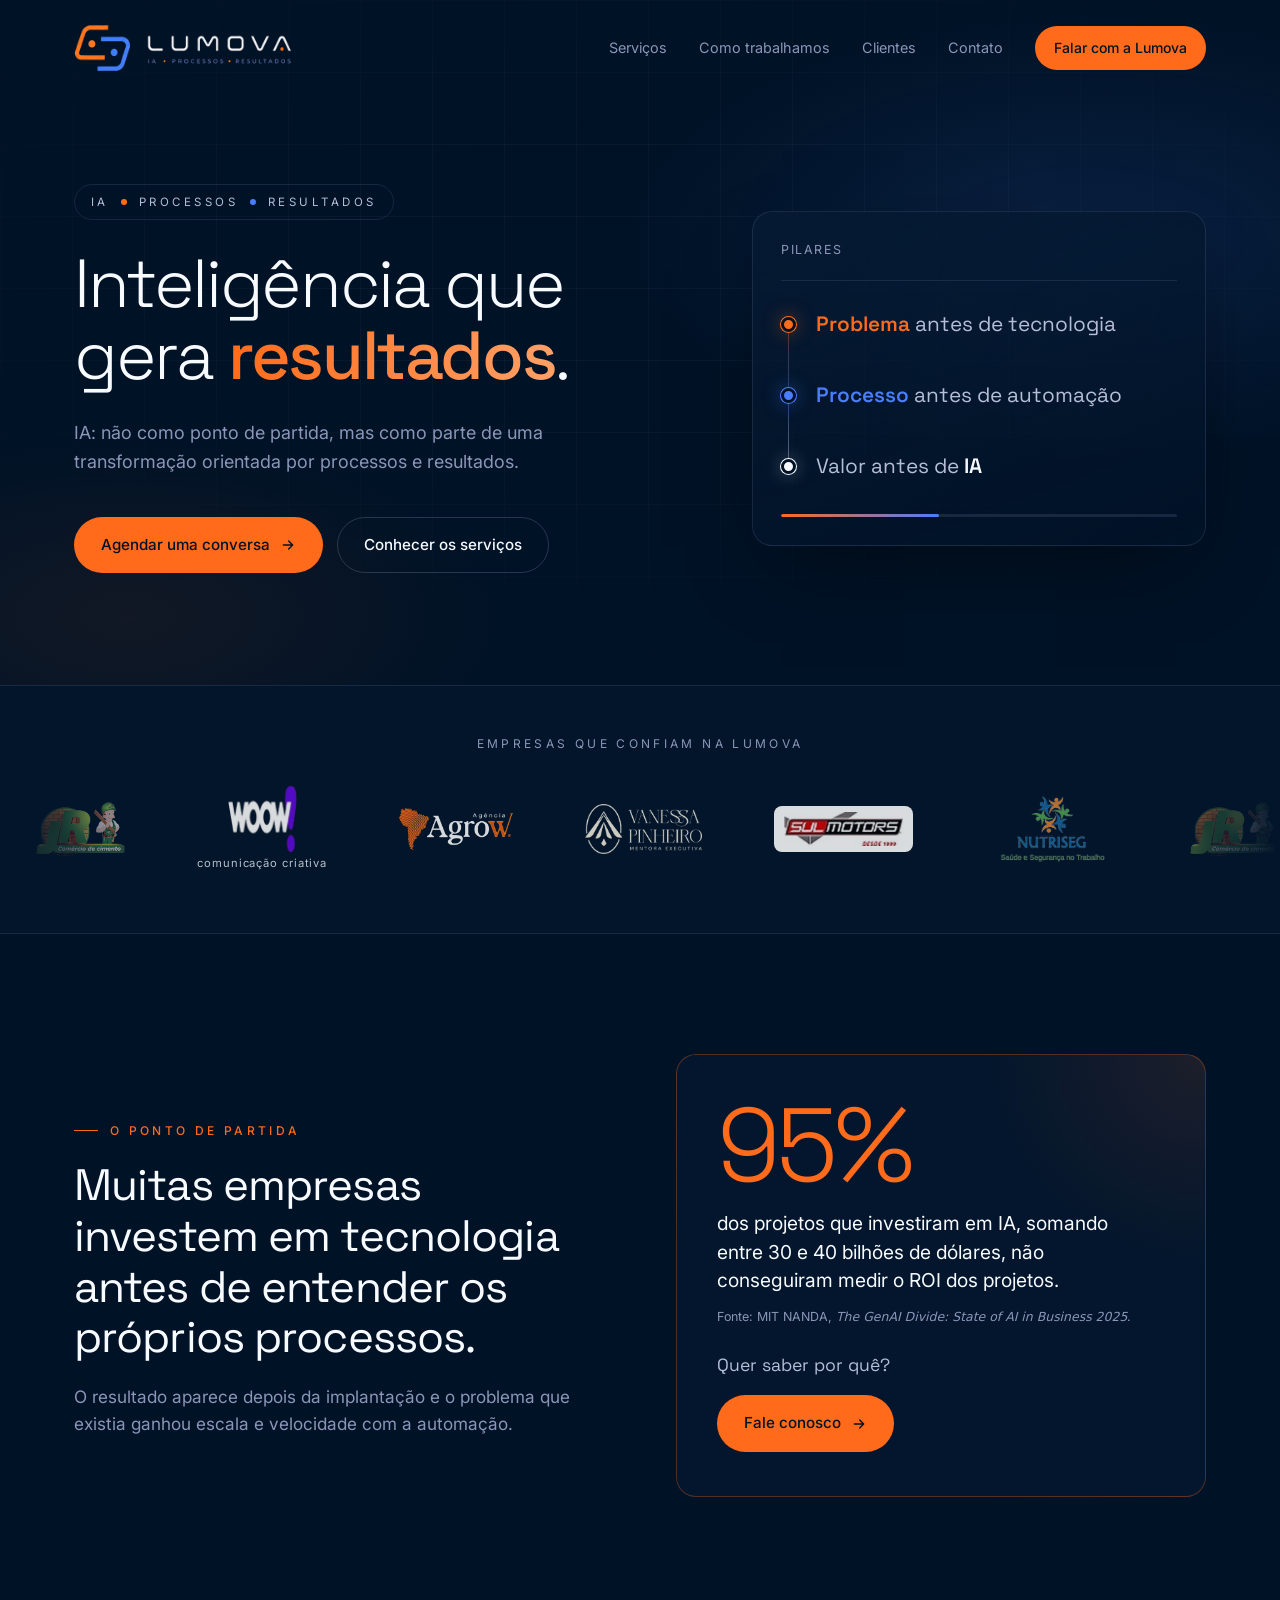
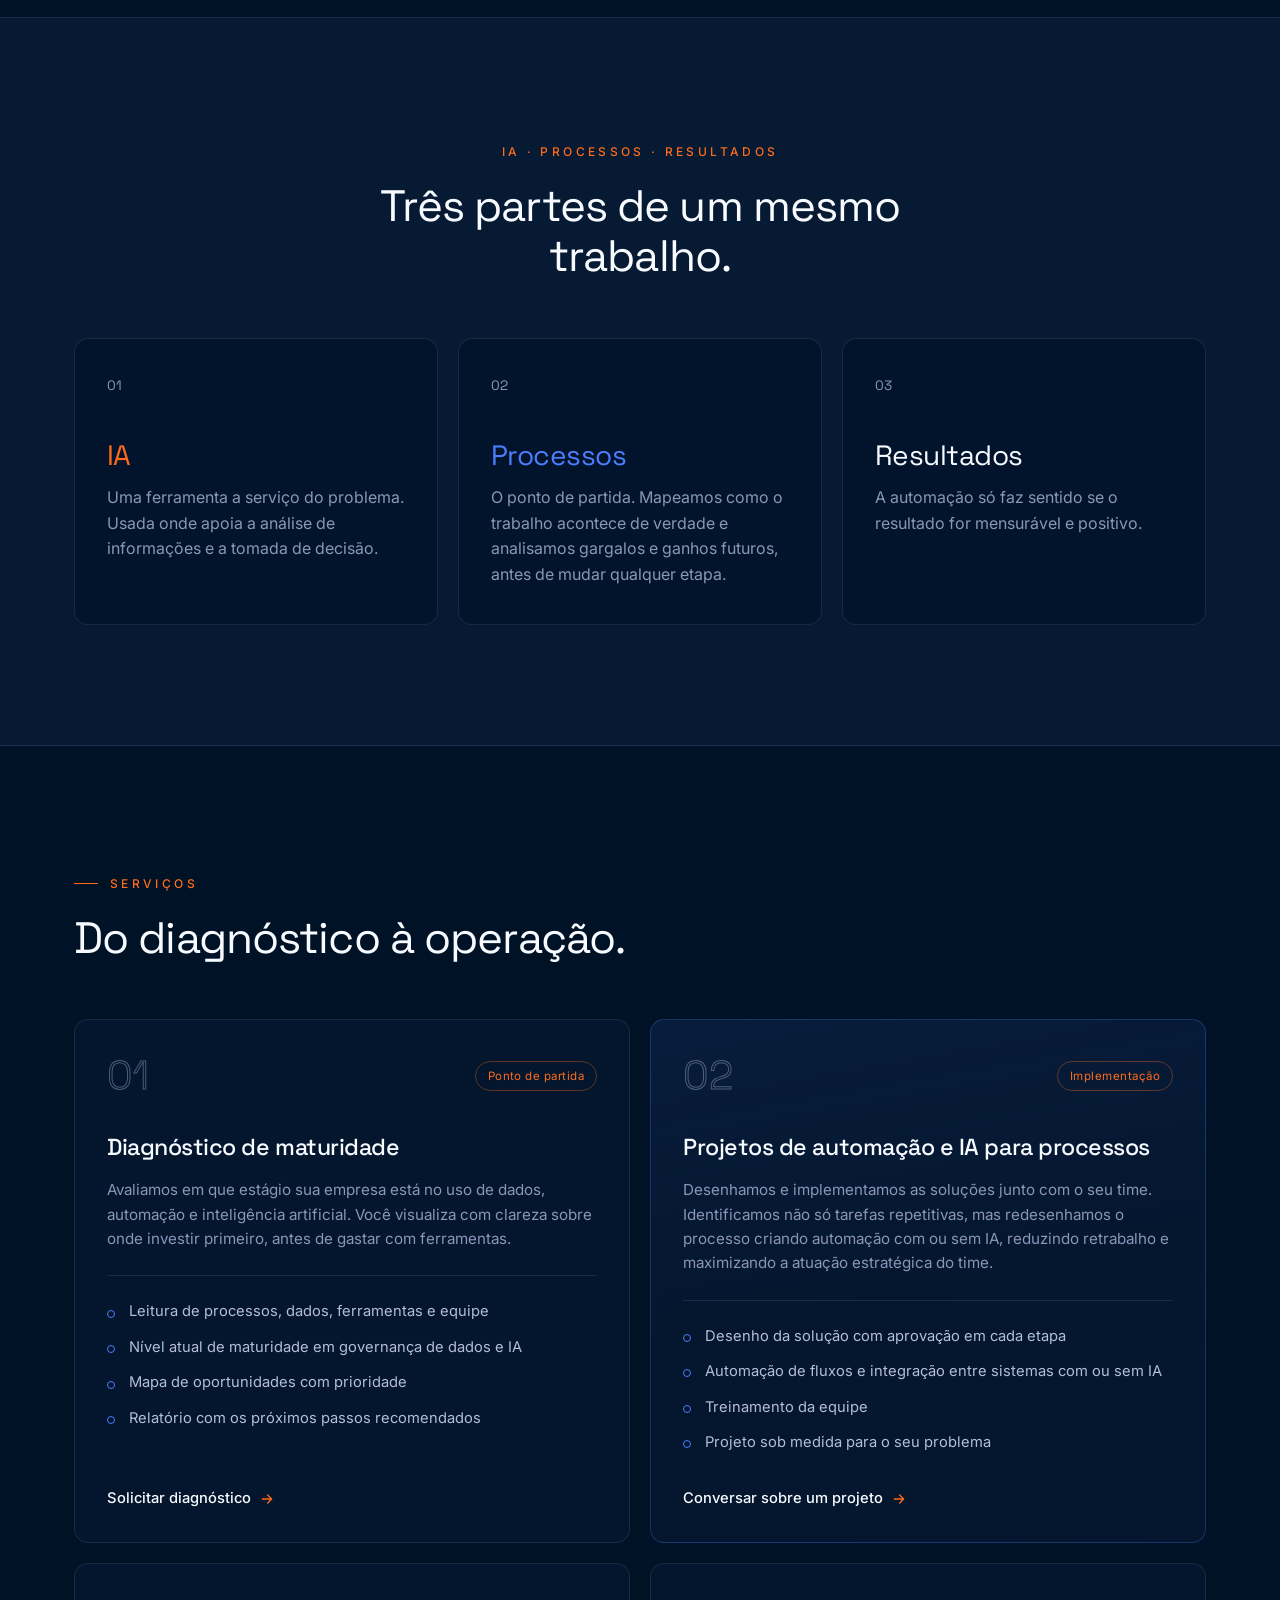
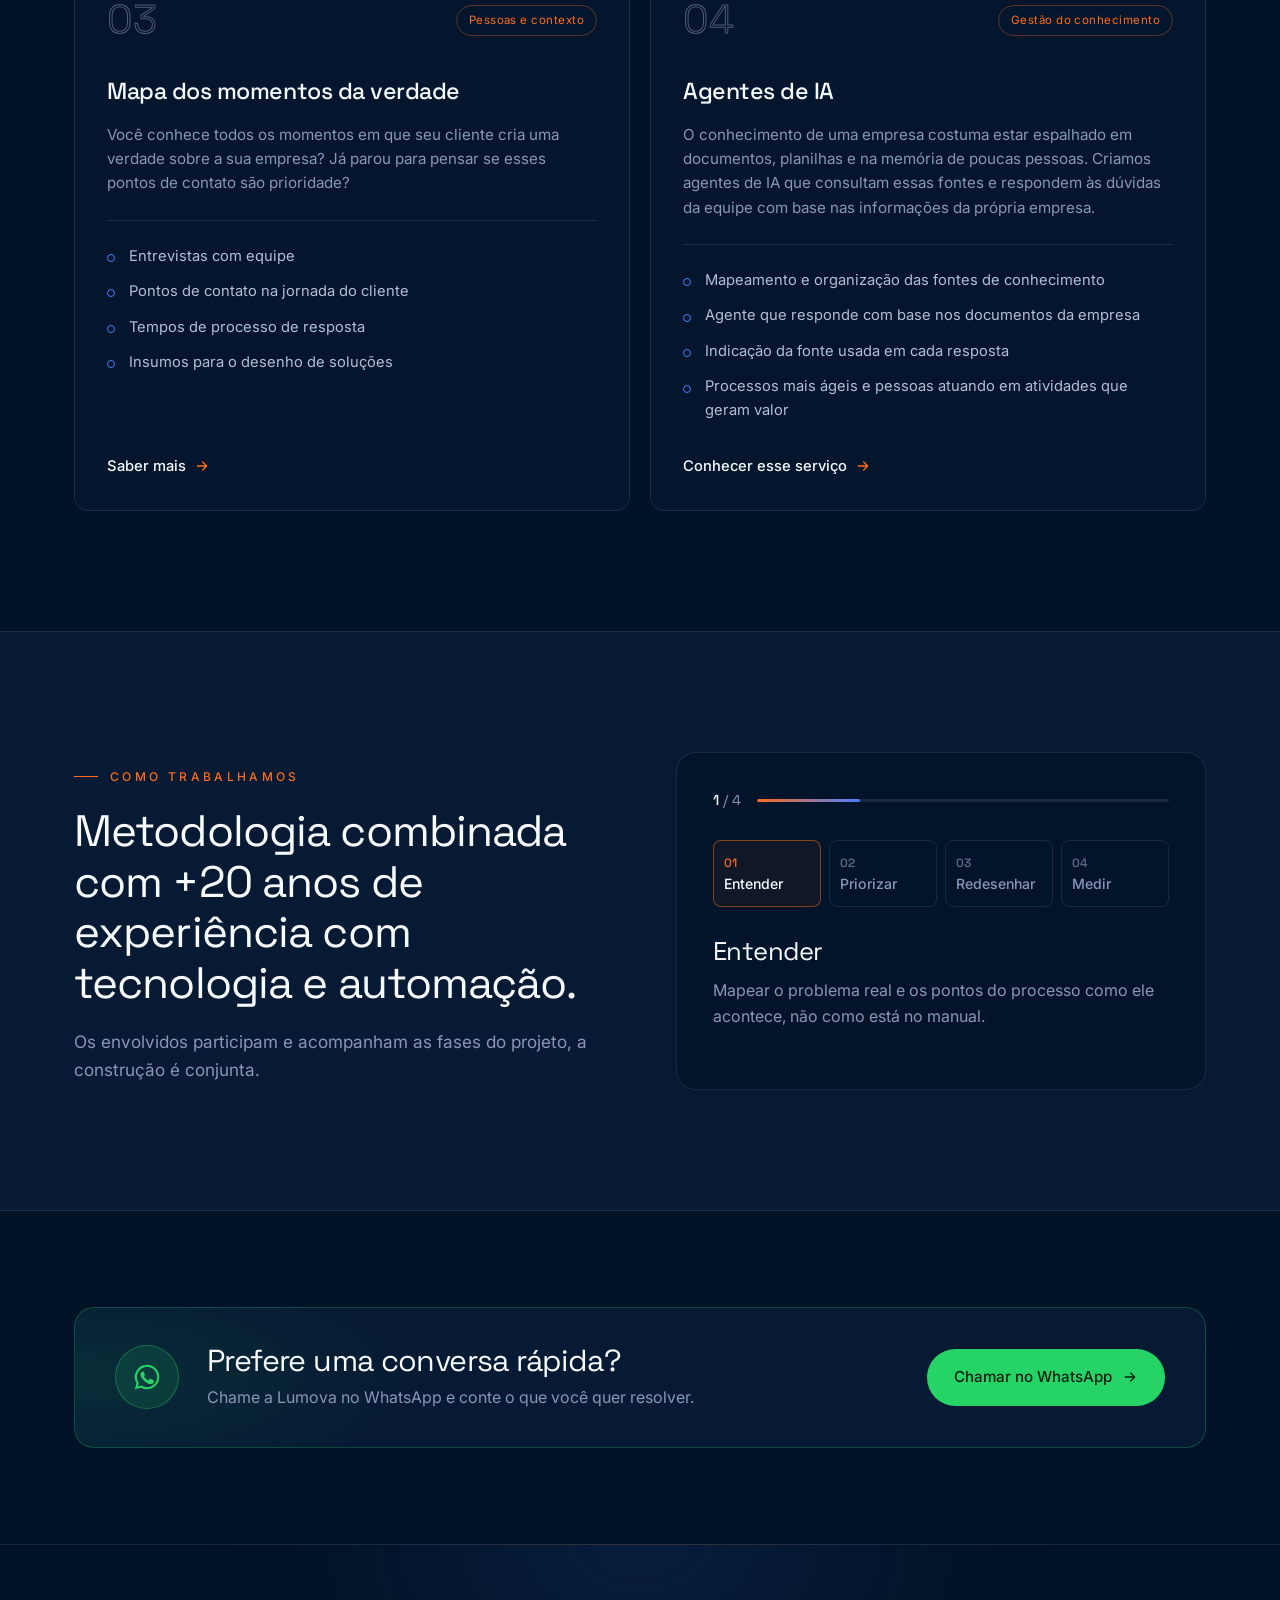
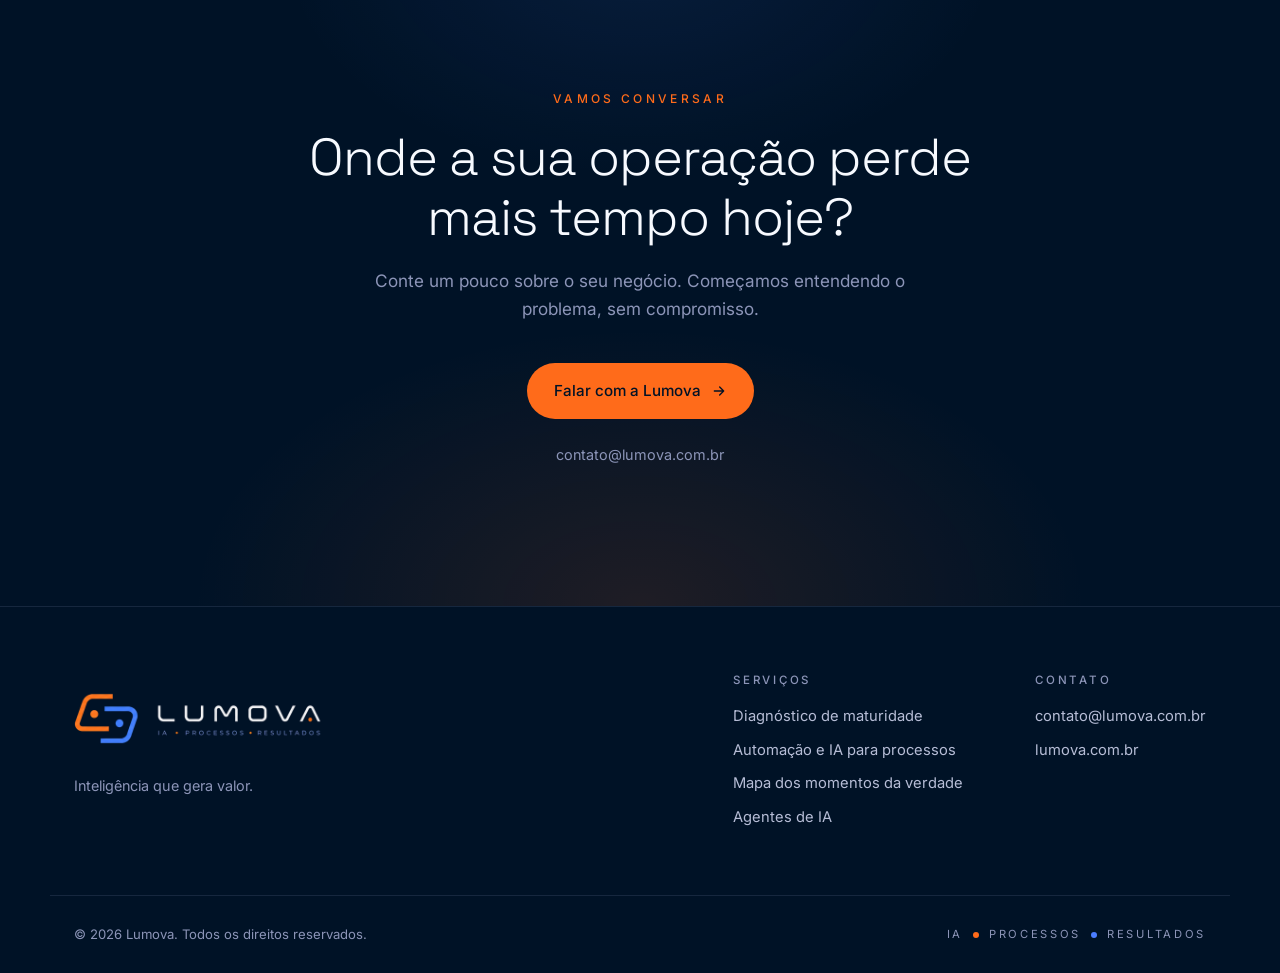
==== commit ccc55994: "feat: adiciona logo Nutriseg no carrossel de clientes Co-Authored-By: Claude Opus 4.7 <noreply@anthr" ====
--- a/src/index.html
+++ b/src/index.html
@@ -108,6 +108,7 @@
             <li><img src="assets/clientes/agencia-agrow.png" alt="Agência Agrow" style="--h: 42px" width="380" height="140" /></li>
             <li><img src="assets/clientes/vanessa-pinheiro.png" alt="Vanessa Pinheiro, Mentora Executiva" style="--h: 50px" width="327" height="140" /></li>
             <li><span class="logo-chip"><img src="assets/clientes/sul-motors.png" alt="Sul Motors" style="--h: 34px" /></span></li>
+            <li><img src="assets/clientes/nutriseg_transparente.png" alt="Nutriseg" style="--h: 80px" /></li>
           </ul>
           <ul class="marquee__list" aria-hidden="true">
             <li><img src="assets/clientes/jr-cimento.png" alt="JR Comércio de Cimento" style="--h: 54px" width="152" height="92" /></li>
@@ -115,6 +116,7 @@
             <li><img src="assets/clientes/agencia-agrow.png" alt="Agência Agrow" style="--h: 42px" width="380" height="140" /></li>
             <li><img src="assets/clientes/vanessa-pinheiro.png" alt="Vanessa Pinheiro, Mentora Executiva" style="--h: 50px" width="327" height="140" /></li>
             <li><span class="logo-chip"><img src="assets/clientes/sul-motors.png" alt="Sul Motors" style="--h: 34px" /></span></li>
+            <li><img src="assets/clientes/nutriseg_transparente.png" alt="Nutriseg" style="--h: 80px" /></li>
           </ul>
         </div>
       </div>
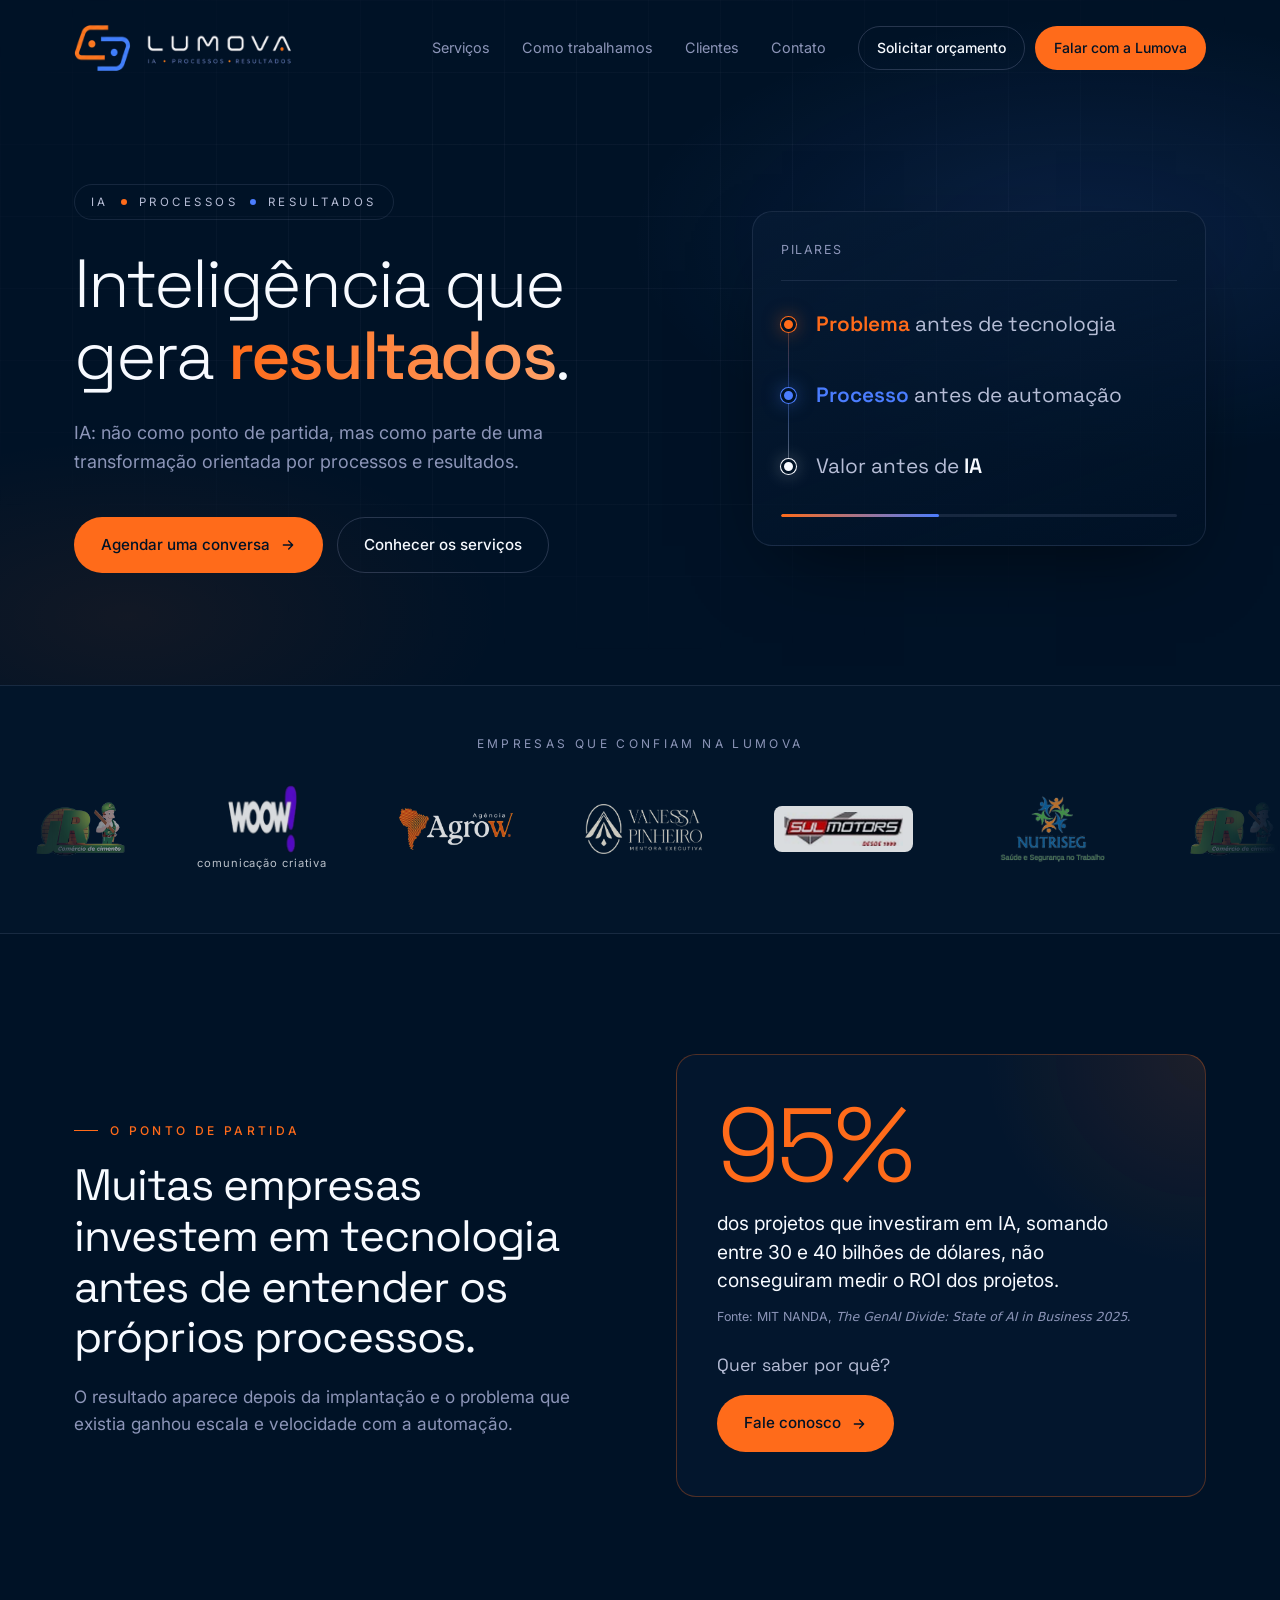
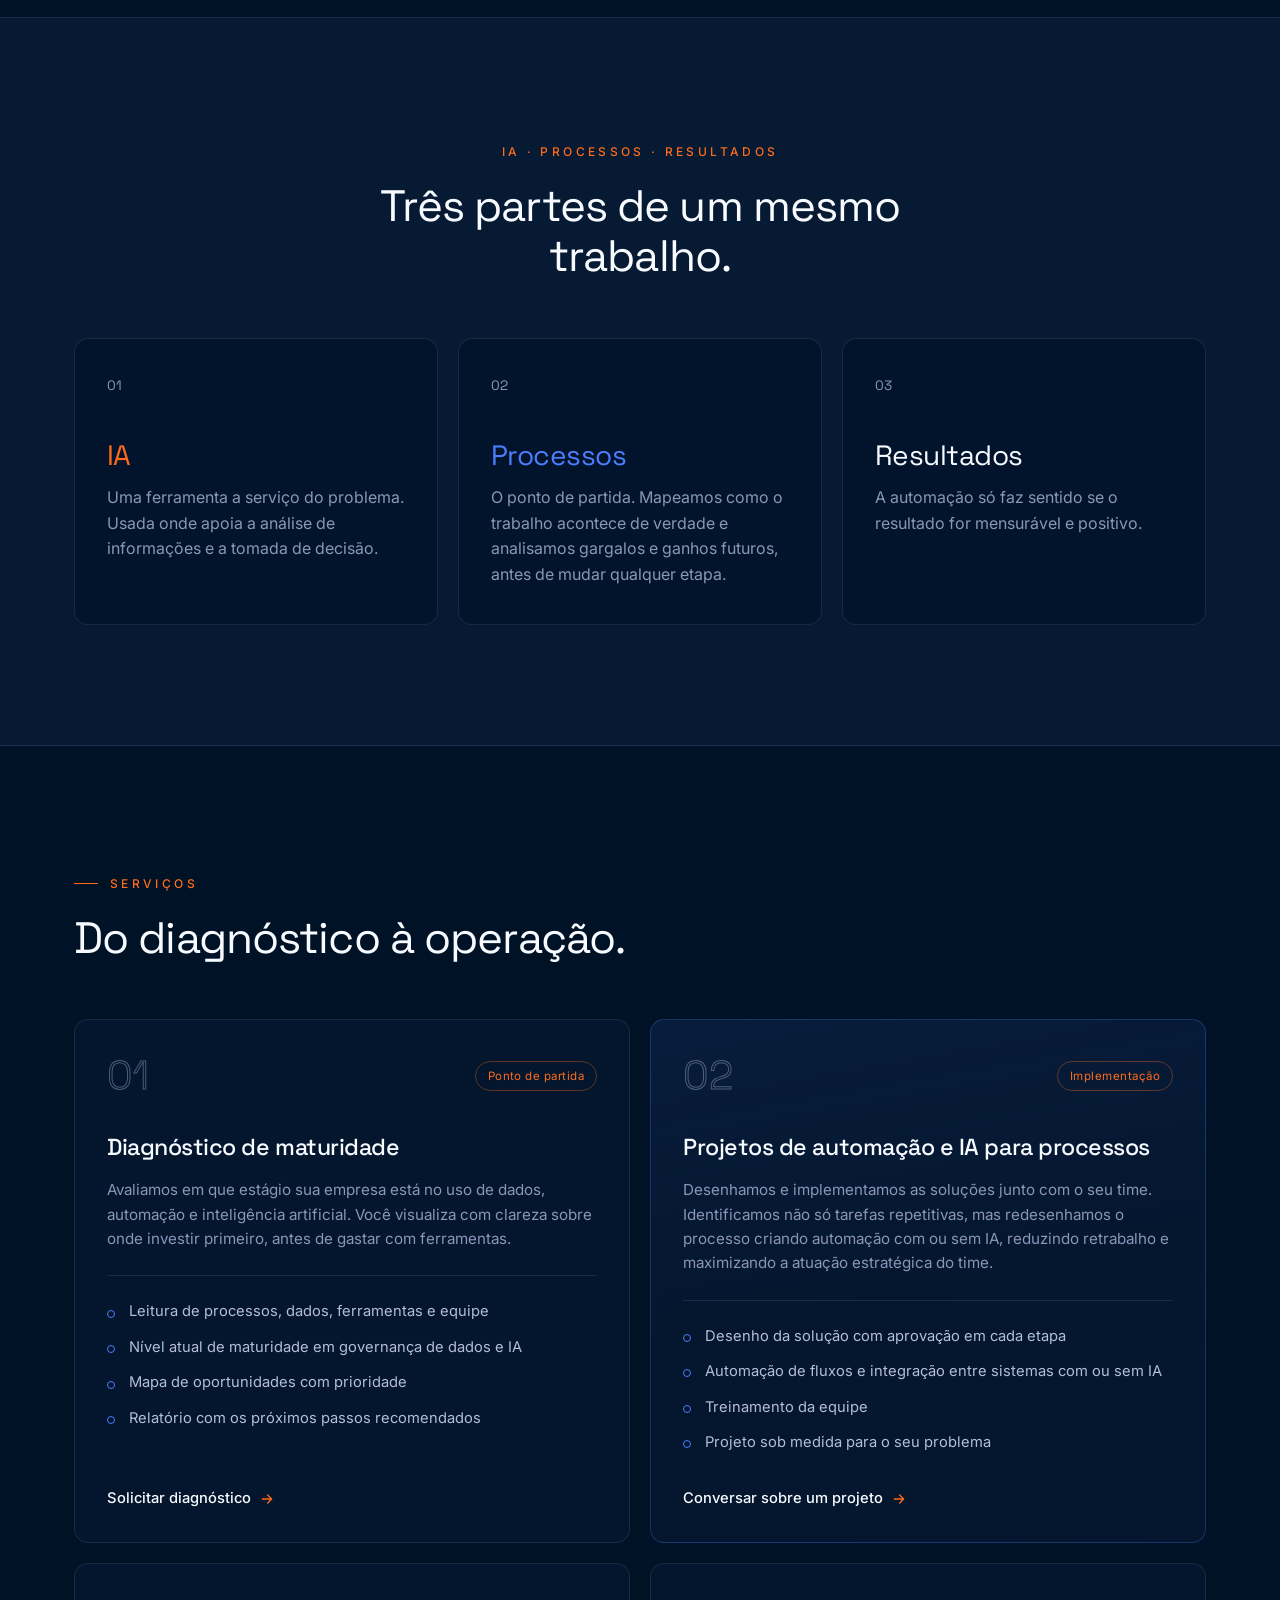
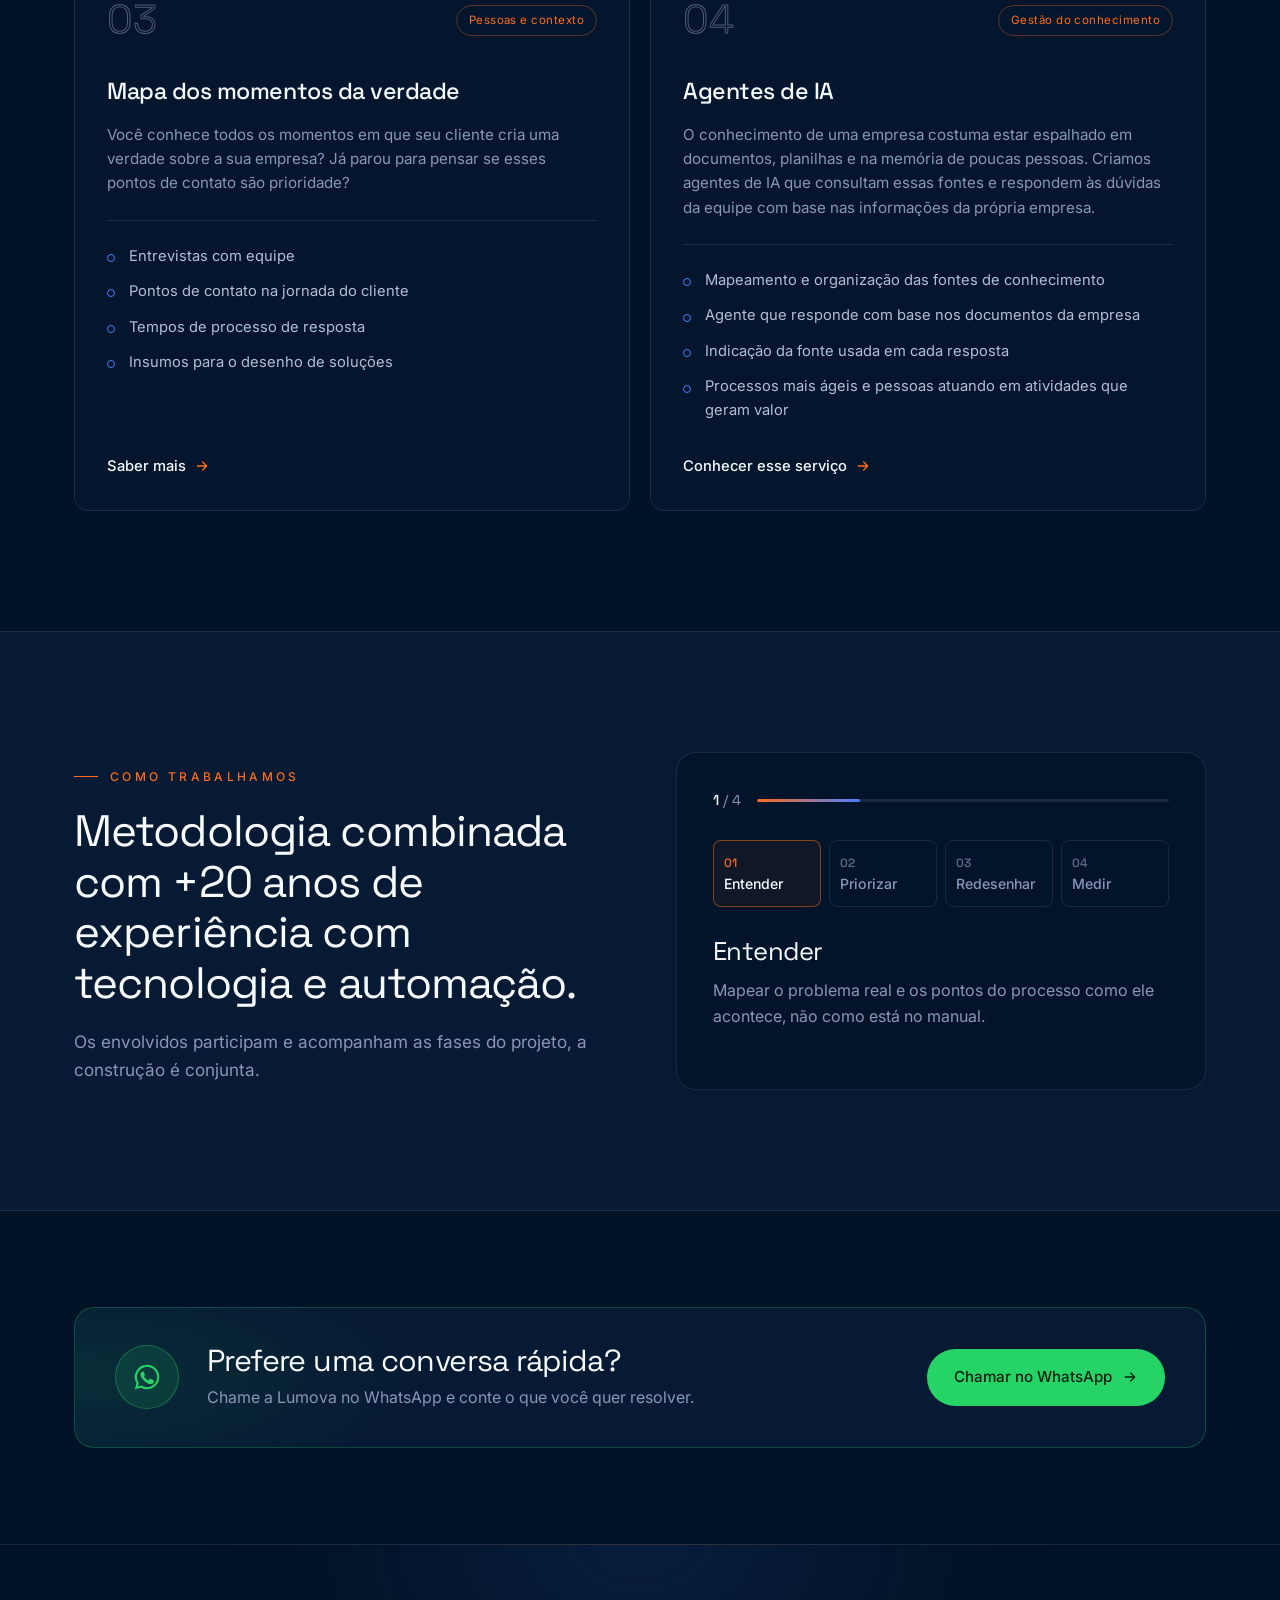
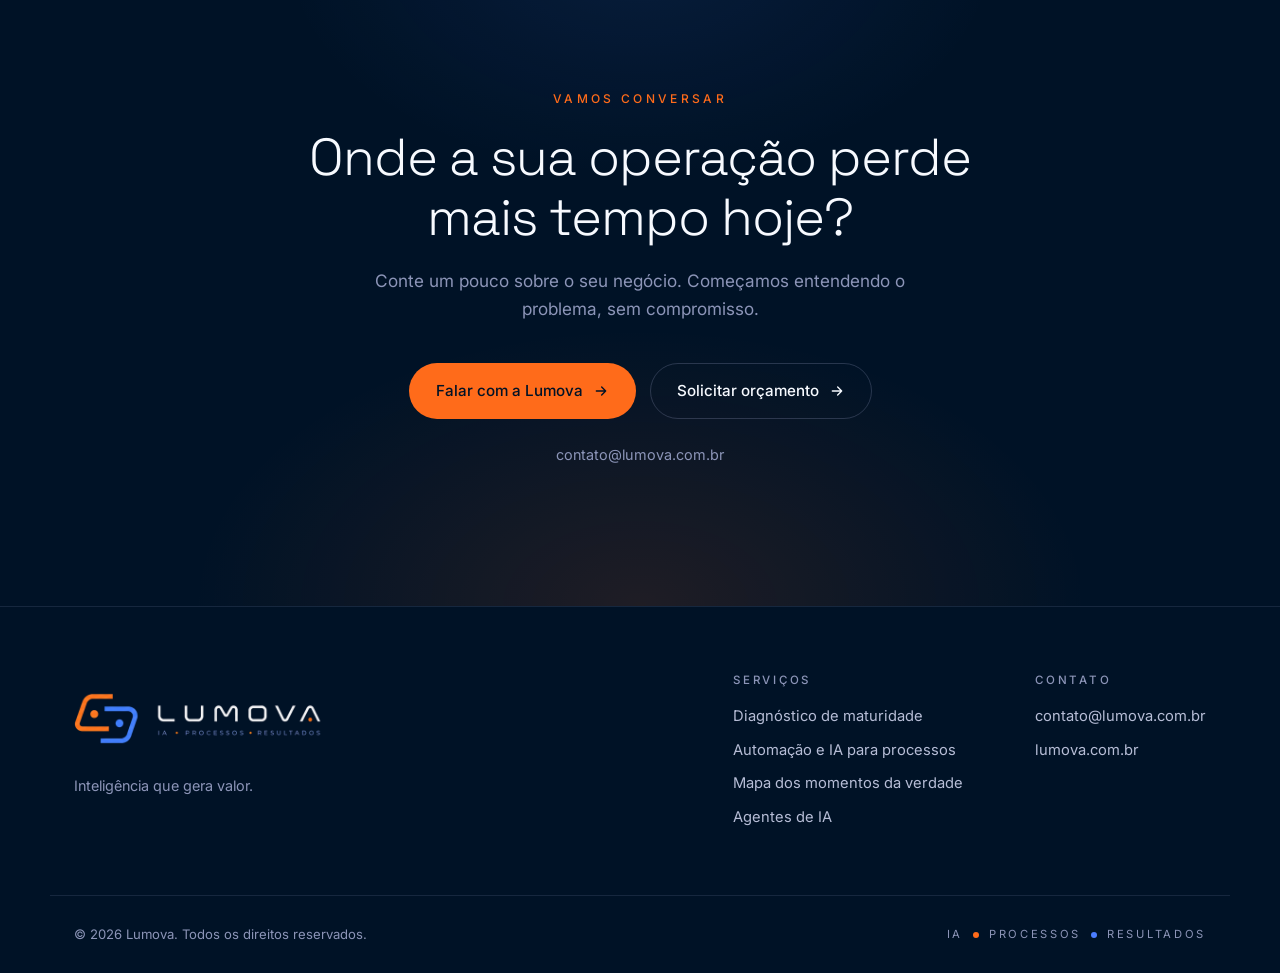
==== commit 1abbf048: "form para orcamento" ====
--- a/src/index.html
+++ b/src/index.html
@@ -34,7 +34,10 @@
         <a href="#contato">Contato</a>
       </nav>
 
-      <a href="#contato" class="btn btn--primary btn--sm header__cta" data-open-form>Falar com a Lumova</a>
+      <div class="header__actions">
+        <a href="forms/solicitacao-orcamento/index.html" class="btn btn--ghost btn--sm header__cta">Solicitar orçamento</a>
+        <a href="#contato" class="btn btn--primary btn--sm header__cta" data-open-form>Falar com a Lumova</a>
+      </div>
 
       <button class="menu-toggle" id="menu-toggle" aria-label="Abrir menu" aria-expanded="false" aria-controls="nav">
         <span></span><span></span>
@@ -323,6 +326,10 @@
             Falar com a Lumova
             <svg viewBox="0 0 24 24" aria-hidden="true"><path d="M5 12h14M13 6l6 6-6 6"/></svg>
           </a>
+          <a href="forms/solicitacao-orcamento/index.html" class="btn btn--ghost">
+            Solicitar orçamento
+            <svg viewBox="0 0 24 24" aria-hidden="true"><path d="M5 12h14M13 6l6 6-6 6"/></svg>
+          </a>
         </div>
         <p class="cta__mail">contato@lumova.com.br</p>
       </div>
--- a/src/styles.css
+++ b/src/styles.css
@@ -143,6 +143,8 @@
 .nav { display: flex; gap: 32px; margin-left: auto; }
 .nav a { color: var(--cinza-lavanda); font-size: 0.9rem; transition: color 0.2s; }
 .nav a:hover { color: var(--branco-neve); }
+
+.header__actions { display: flex; align-items: center; gap: 10px; }
 
 .menu-toggle { display: none; }
 
@@ -806,7 +808,7 @@
 }
 
 @media (max-width: 820px) {
-  .header__cta { display: none; }
+  .header__cta, .header__actions { display: none; }
   .menu-toggle {
     display: flex;
     flex-direction: column;
